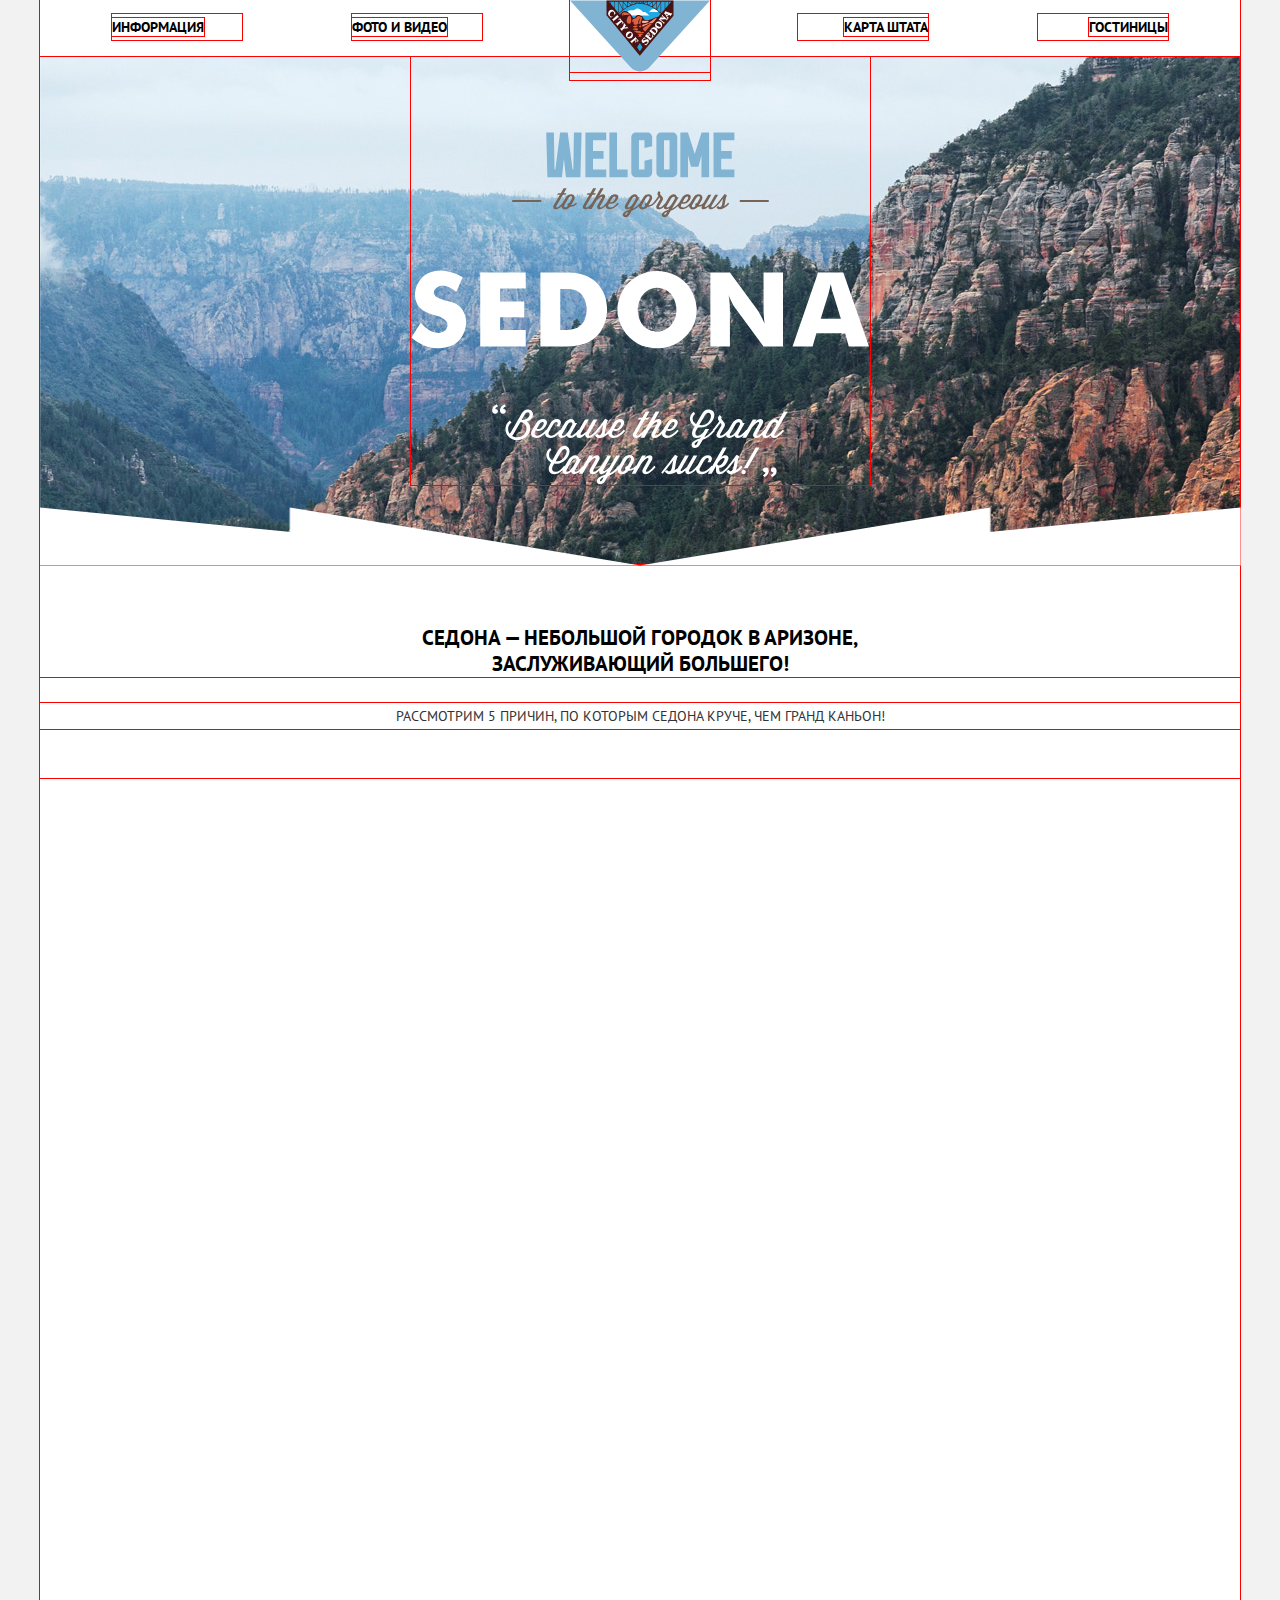
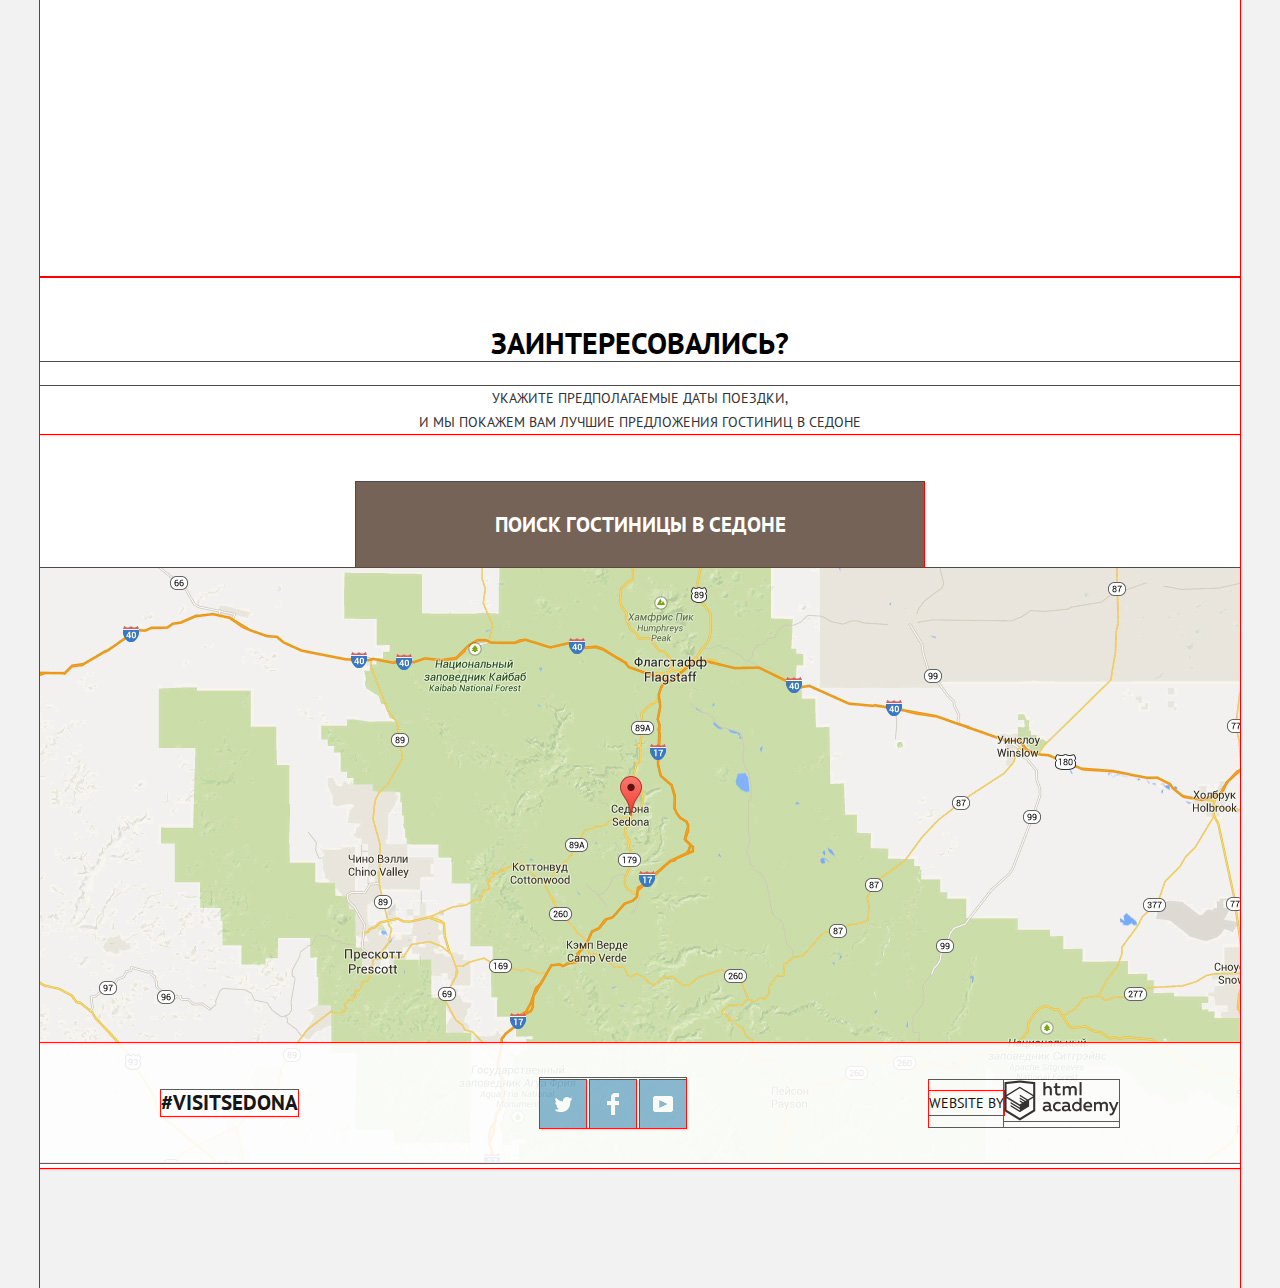
==== index.html @ c4cbf777 "Задание 16(v.2) Устранил замечания." ====
<!DOCTYPE html>
<html lang="ru">
  <head>
    <meta charset="utf-8">
    <title>HTML Academy: Седона</title>
    <link href="https://fonts.googleapis.com/css?family=PT+Sans:400,700&amp;subset=cyrillic" rel="stylesheet">
    <link rel="stylesheet" type="text/css" href="css/normalize.css">
    <link rel="stylesheet" type="text/css" href="css/style.css">
    <!-- <link href="css/outline.css" rel="stylesheet"> -->
  </head>
  <body>
   <div class="container">
    <header class="main-header">
      <nav class="main-navigation">
        <a class="main-header-logo">
          <img src="img/logo-city-sedona.svg" width="140" height="72" alt="Логотип города Седона">
        </a>
        <ul class="site-navigation">
          <li>
            <a class="link-style"  href="info.html">Информация</a>
          </li>
          <li>
            <a class="link-style" href="photo&video.html">Фото и видео</a>
          </li>
          <li>
            <a class="link-style" href="map.html">Карта штата</a>
          </li>
          <li>
            <a class="link-style" href="hotels.html">Гостиницы</a>
          </li>
        </ul>
      </nav>
    </header>

    <main>

      <h1 class="visually-hidden">Сайт курорта Седона</h1>

      <section class="greeting">
        <h2 class="visually-hidden">Добро пожаловать в Седону!</h2>        
        <img class="welcome" src="img/welcome.svg" width="459" height="353" alt="Welcome -to the gordeous- Sedona">    
      </section>

      <section class="features">
        <h2 class="visually-hidden">Преимущества Седоны</h2>
        <b>Седона — небольшой городок в Аризоне,<br> заслуживающий большего!</b>
        <p>Рассмотрим 5 причин, по которым Седона круче, чем Гранд Каньон!</p>

        <div class="features-items">
          <!-- Тут разметка будет добавлена в следующих заданиях -->    
        </div>     
      </section>

      <section class="search">
        <h2 class="visually-hidden">Карта и поиск жилья</h2>
        <b>Заинтересовались?</b>
        <p>Укажите предполагаемые даты поездки,<br> и мы покажем вам лучшие предложения гостиниц в Седоне</p>
        <button class="search-form-button" type="button">Поиск гостиницы в Седоне</button>

        <img src="img/map.jpg" width="1200" height="594" alt="Дорожная карта окрестностей Седоны">

        <!-- <div class="search-map" aria-label="Дорожная карта окрестностей Седоны">        
        </div>   -->
        
      </section>
      
    <section class="search-form-modal">
      <h2 class="visually-hidden">Форма поиска гостиницы</h2>
      <form class="searh-form" method="get" action="https://echo.htmlacademy.ru">
        <p>
          <label for="date-arrival"> Дата заезда</label>
          <input type="text" name="date-arrival" id="date-arrival" value="24 апреля 2017">
          <span class="icon-calendar"></span>
        </p>
        <p>
          <label for="date-departure" >Дата выезда</label>
          <input type="text" name="date-departure" id="date-departure" value="4 июля 2017">
          <span class="icon-calendar"></span>
        </p>
        <p>
          <label for="number-of-adults">Взрослые</label>          
          <button class="minus" type="button" name="minus-adults">Убавить количество взрослых</button>
          <input type="text" name="number-of-adults" id="number-of-adults" value="2">            
          <button class="pluse" type="button" name="pluse-adults">Добавить количество взрослых</button>    
            
          <label for="number-of-children">Дети</label>        
          <button class="minus" type="button" name="minus-children">Убавить количество детей</button>  
          <input type="text" name="number-of-children" id="number-of-children" value="0">
          <button class="pluse" type="button" name="pluse-children">Добавить количество детей</button>
        </p>
        <button type="submit" >Найти</button>
      </form>      
    </section>     
            
    </main>

    <footer class="main-footer relativ-footer">
      <a class="link-style" href="#">#visitsedona</a>
      
      <ul class="footer-social">
        <li>
          <a class="twitter" href="#">Твитер</a>
        </li>
        <li>
          <a class="facebook" href="#">Фейсбук</a>
        </li>
        <li>
          <a class="youtube" href="#">Ютуб</a>
        </li>
      </ul>    
      
      <p class="footer-copyright">
        <span>website by</span>
        <a href="https://htmlacademy.ru/intensive/htmlcss" target="blank">
          <img src="img/logo-academy.png" width="115" height="41" alt="Логотип HTML-Academy">
        </a>         
      </p>
    </footer>    
   </div>
  </body>
</html>
---- css/style.css ----
body {
	margin: 0;
	padding: 0;
	margin-left: auto;
	margin-right: auto;
	
	width: 1280px;

	font-family: 'PT Sans', Arial, sans-serif;
	font-size: 14px;
	line-height: 21px;	
	color: #333333;
	text-transform: uppercase;

	/*opacity:0.4;*/

	background-color: #f2f2f2;
}

* {
	outline: 1px solid rgba(255, 0 , 0, 1);
}

a {
	text-decoration: none;	
}

.visually-hidden {
  position: absolute;
  clip: rect(0 0 0 0);
  width: 1px;
  height: 1px;
  margin: -1px;
}

.main-navigation {	
	position: relative;
	color: black;
	font-weight: bold;
	line-height: 26px;	

	background-color: #ffffff;
}

.site-navigation,
.footer-social,
.site-navigation li {
	padding: 0;
	margin: 0;
	list-style: none;	
}

.link-style {
	color: black;
}


.site-navigation a:focus,
.main-footer a:focus,
.site-navigation a:hover,
.main-footer a:hover {
	color: #81b3d2;
}

.site-navigation a:active,
.main-footer a:active {
		color: rgba(0, 0, 0, 0.3);
}

.greeting {
	background-image: url("../img/photo-canyon.jpg");
	background-position: 0 -83px;
	background-repeat: no-repeat;
	background-size: 100%;
	text-align: center;
	
	background-color: #ddebf4;
}
.greeting:after {
	position: absolute;
	display: block;
	content: "";
	width: 1202px;
	height: 91px;
	background-image: url("../img/polygon-mask.png");
	background-position: -1px 16px;
	background-repeat: no-repeat;
	background-size: 100%;
	
}


.features{
	background-color: #ffffff;
	text-align: center;
}

.features b{
	font-size: 21px;
	line-height: 26px;
	color: black;
	margin-bottom: 26px;
}

.features b+p {
	line-height: 26px;
	margin: 0;
	margin-bottom: 50px;
}

.search {
	background-color: #ffffff;
	text-align: center;
}

.search b {
	display: block;
	padding-top: 48px;
	margin-bottom: 25px;
	font-size: 30px;
	line-height: 36px;
	color: black;	
}

.search b+p {
	padding: 0;
	margin: 0;
	margin-bottom:48px;
	line-height: 24px;
}


.search-form-button {
	width: 568px;
	height: 86px;
	padding: 0;
	font-size: 21px;
	font-weight: bold;
	line-height: 24px;
	color: #ffffff;
	text-transform: uppercase;
	border: none;

	background-color: #766357;
}


.search-form-button:focus,
.search-form-button:hover {
	background-color: #604e43;
}

.search-form-button:active {
	color: rgba(255, 255, 255, 0.3);
	background-color: #503e33;
}

.search-form-modal {
	display: none;
}

/*.search-map {
	background-image: url(../img/map.jpg);
	background-position: 0 0;
	background-repeat: no-repeat;
	background-size: 100%;
}*/

.main-footer {	
	min-height: 120px;
	background-color: #ffffff;
}

.main-footer a {
	font-size: 21px;
	line-height: 26px;
	font-weight: bold;
}

.footer-social li{
	display: inline-block;
}

.footer-social a {
	display: block;
	width: 46px;
	height: 48px;
	font-size: 0px;
	
	background-color: #81b3d2;	
}


.footer-social a:focus,
.footer-social a:hover {
	background-color: #669ec0;
}

.footer-social a:active {
	background-color: #5496bd;
}

a.twitter {
	background-image: url(../img/icon-tw.png);
	background-position: 50% 50%;
	background-repeat: no-repeat;
}

a.facebook {
	background-image: url(../img/icon-fb.png);
	background-position: 50% 50%;
	background-repeat: no-repeat;
}

a.youtube {
	background-image: url(../img/icon-yt.png);
	background-position: 50% 50%;
	background-repeat: no-repeat;
}

.footer-copyright span {	
	line-height: 24px;	
	color: black;
}

.footer-copyright p {
	padding: 0;
	margin: 0;
}

/*Далее идёт стилизация внутренней страницы*/

.main-navigation-current a {
	color: #766357;
}

.hotels-filter {	
	background-image: url(../img/filter-background.jpg);
	background-position: 0 -150px;
	background-repeat: no-repeat;
	background-size: 100%;
	color: #ffffff;

	background-color: #333333;
}

.hotels-filter ul,
.hotels-list ul {
	padding-left: 0;
	margin-top: 0;
	margin-bottom: 0;
	list-style: none;	
}

.filters fieldset {
	border: none;
}

.filters legend {
font-size: 16px;
font-weight: 700;
line-height: 21px;
}

.filters input,
.submit-button {
	text-align: center;
	color: #ffffff;
	border: 2px solid white;
	border-radius: 2px;

	background-color: rgba(0, 0, 0, 0);
}
.submit-button:hover {
	color: black;
	background-color: #ffffff;
}

.hotels-list {
	background-color: #ffffff;
}

.hotels-list h3 {
	font-size: 21px;
	font-weight: bold;
	line-height: 26px;
}

.btn {
	font-weight: bold;
	color: #ffffff;

	background-color: #333333;
}

.detail {
	background-color: #81b3d2;
}

.detail:focus,
.detail:hover {
	background-color: #669ec0;
}

.detail:active {
	background-color: #5496bd;
	color: rgba(255, 255, 255, 0.3);
}

.book {
	background-color: #766357;
}

.book:focus,
.book:hover {
	background-color: #604e43;
}

.book:active {
	background-color: #503e33;
	color: rgba(255, 255, 255, 0.3);
}

.hotel-page:focus,
.hotel-page:hover {
	color: #81b3d2;
}

.hotel-page:active {
	color: rgba(0, 0, 0, 0.3);
}

.ranking-block {
	display: inline;
	color: #666666;
	padding: 5px 13px 6px 16px;
	background-color: #f2f2f2;
}

/*Далее идут сеточные стили*/



.container {
	width: 1200px;
	margin-left: auto;
	margin-right: auto;
}

.site-navigation {
	display: flex;
	flex-direction: row;
	justify-content: space-between;
}

.site-navigation li {	
		width: 130px;
		margin-top: 14px;
		margin-bottom: 16px;
}

.site-navigation li:first-child {	
		margin-left: 72px; 
}

.site-navigation li:nth-child(2) {	
		margin-left: 110px;
		margin-right: auto;
}

.site-navigation li:nth-child(3) {	
		margin-right: 110px;
		margin-left: auto;
		text-align: right;
}

.site-navigation li:last-child {	
		margin-right: 72px;
		text-align: right;
}

.main-header-logo {
	position: absolute;
	left: 50%;
	margin-left: -70px;
}

.greeting {
	min-height: 509px;
}

.greeting img {
	padding-top: 76px;

}

.features b {
	display: block;
	padding-top: 60px;
}

.features-items {
	min-height: 1098px;
}


/*.search-map {
	min-height: 473px;
}*/

.main-footer {
	display: flex;
	min-height: 120px;
	justify-content: space-around;
	align-items: center;
}

.footer-copyright {
	display: flex;
	align-items: center;
}

/*Сеточные стили внутренней страницы*/

.hotels-filter {
	min-height: 217px;
}

.filters {	
	display: flex;
	justify-content: space-between;
}
.filters fieldset {
	padding: 0;
	margin-top: 25px;
	min-height: 170px;

}

.filters fieldset:nth-child(1){
	width: 250px;
}

.filters fieldset:nth-child(2) {
	width: 250px;
	margin-right: auto;
}
.filters fieldset:nth-child(3) {
	width: 330px;
}

.hotel-ranking {
	width: 150px;
	margin-top: 30px;	
}

.hotels-list {
	min-height: 540px;
}

.list-sort {
	min-height: 86px;
}

.hotels-list ul {
	display: flex;
	flex-direction: column;	
}

.hotels-list li {
	display: flex;
	justify-content: space-between;
	min-height: 150px;

}

.hotel-data {
	position: relative;
	outline: 2px solid blue;
	width: 550px;
}

.text-wrap {		
	width: 365px;
	min-height: 90px;
	padding-left: 170px;
	margin-top: 30px;
}

.left-group {
	display: inline-block;
	width: 115px;
	min-height: 65px;
	outline: 1px solid green;	
}

.right-group {
	display: inline-block;
	width: 150px;
	min-height: 65px;
	outline: 1px solid green;
}

.hotels-list h3,
.hotels-list p {
	padding: 0;
	margin: 0;
}

.hotel-data img {
	position: absolute;
	top: 30px;
}

.relativ-footer {
	position: relative;
	opacity: 0.9;
	bottom: 125px;

}

.container-second {
	outline: 2px solid orange;
	width: 1060px;
	margin-left: auto;
	margin-right: auto;
}

/*body {
 * Временно для сетки *
  background-image: url('../img/sedona-index-maket.jpg');
  background-size: 1280px auto;
  background-repeat: no-repeat;
} 
*/
---- css/outline.css ----
/*======================================
 Системное оформление - не изменять
=======================================*/

body {
  padding: 3px;
}

body > *,
body > * > *,
body > * > * > *,
body > * > * > * > *,
body > * > * > * > * > * {
  position: relative;
}

body > *::before,
body > * > *::before,
body > * > * > *::before,
body > * > * > * > *::before,
body > * > * > * > * > *::before {
  content: "";
  position: absolute;

  height: 24px;
  padding: 2px 5px;

  font-weight: bold;
  font-size: 16px;
  line-height: 24px;
  text-transform: lowercase;
  font-family: "Courier New", monotype;
  white-space: nowrap;
}

body > *::before {
  top: -3px;
  left: -3px;
}

body > * > *::before {
  top: -3px;
  left: -3px;
}

body > * > * > *::before {
  top: 0;
  left: 0;
}

body > * > * > * > *::before {
  top: 0;
  left: 0;
}

body > * > * > * > * > *::before {
  top: 0;
  left: 0;
}

body > * {
  background: rgba(0, 128, 0, 0.2);
  box-shadow: 0 0 0 3px green;
}

body > *::before {
  color: white;

  background: green;
}

body > * > * {
  background: rgba(255, 45, 82, 0.2);
  box-shadow: 0 0 0 3px rgb(255, 45, 82);
}

body > * > *::before {
  color: white;

  background: rgb(255, 45, 82);
}

body > * > * > * {
  background: rgba(234, 255, 45, 0.2);
  box-shadow: inset 0 0 0 2px rgb(234, 255, 45);
}

body > * > * > *::before {
  color: black;

  background: rgb(234, 255, 45);
}

body > * > * > * > * {
  background: rgba(0, 0, 255, 0.2);
  box-shadow: inset 0 0 0 2px blue;
}

body > * > * > * > *::before {
  color: white;

  background: blue;
}

body > * > * > * > * > * {
  background: rgba(128, 0, 128, 0.2);
  box-shadow: inset 0 0 0 2px purple;
}

body > * > * > * > * > *::before {
  color: white;

  background: purple;
}

.main-header::before {
  content: ".main-header";
  top: auto;
  bottom: 0;
}

.container::before {
  content: ".container";
}

main.container::before {
  content: ".container";
  top: -28px;
}

.main-header .container::before {
  top: auto;
  bottom: -28px;
}

.main-navigation::before {
  content: ".main-navigation";
  top: auto;
  left: auto;
  bottom: 0;
  right: 0;
}

.main-navigation-wrapper::before {
  content: ".main-navigation-wrapper";
}

.site-navigation::before {
  content: ".site-navigation";
}

.user-navigation::before {
  content: ".user-navigation";
}

.main-header-logo::before {
  content: ".main-header-logo";
}

.features::before {
  content: ".features";
}

.features-list::before {
  content: ".features-list";
}

.feature-item::before {
  content: ".feature-item";
  top: auto;
  bottom: 0;
}

.index-columns::before {
  content: ".index-columns";
}

.news::before {
  content: ".news";
}

.gallery::before {
  content: ".gallery";
}

.contacts::before {
  content: ".contacts";
}

.appointment::before {
  content: ".appointment";
}

.main-footer::before {
  content: ".main-footer";
}

.main-footer .container::before {
  top: -28px;
}

.footer-contacts::before {
  content: ".footer-contacts";
}

.footer-social::before {
  content: ".footer-social";
}

.footer-copyright::before {
  content: ".footer-copyright";
}

.breadcrumbs::before {
  content: ".breadcrumbs";
}

.page-title::before {
  content: ".page-title";
}

.catalog-columns::before {
  content: ".catalog-columns";
  top: -28px;
}

.filters::before {
  content: ".filters";
}

.catalog::before {
  content: '.catalog';
}

.catalog-list::before {
  content: ".catalog-list";
}

.catalog-item::before {
  content: ".catalog-item";
  top: auto;
  bottom: 0;
}

.pagination-list::before {
  content: ".pagination-list";
}

.product-photos::before {
  content: ".product-photos";
}

.product-info::before {
  content: ".product-info";
}
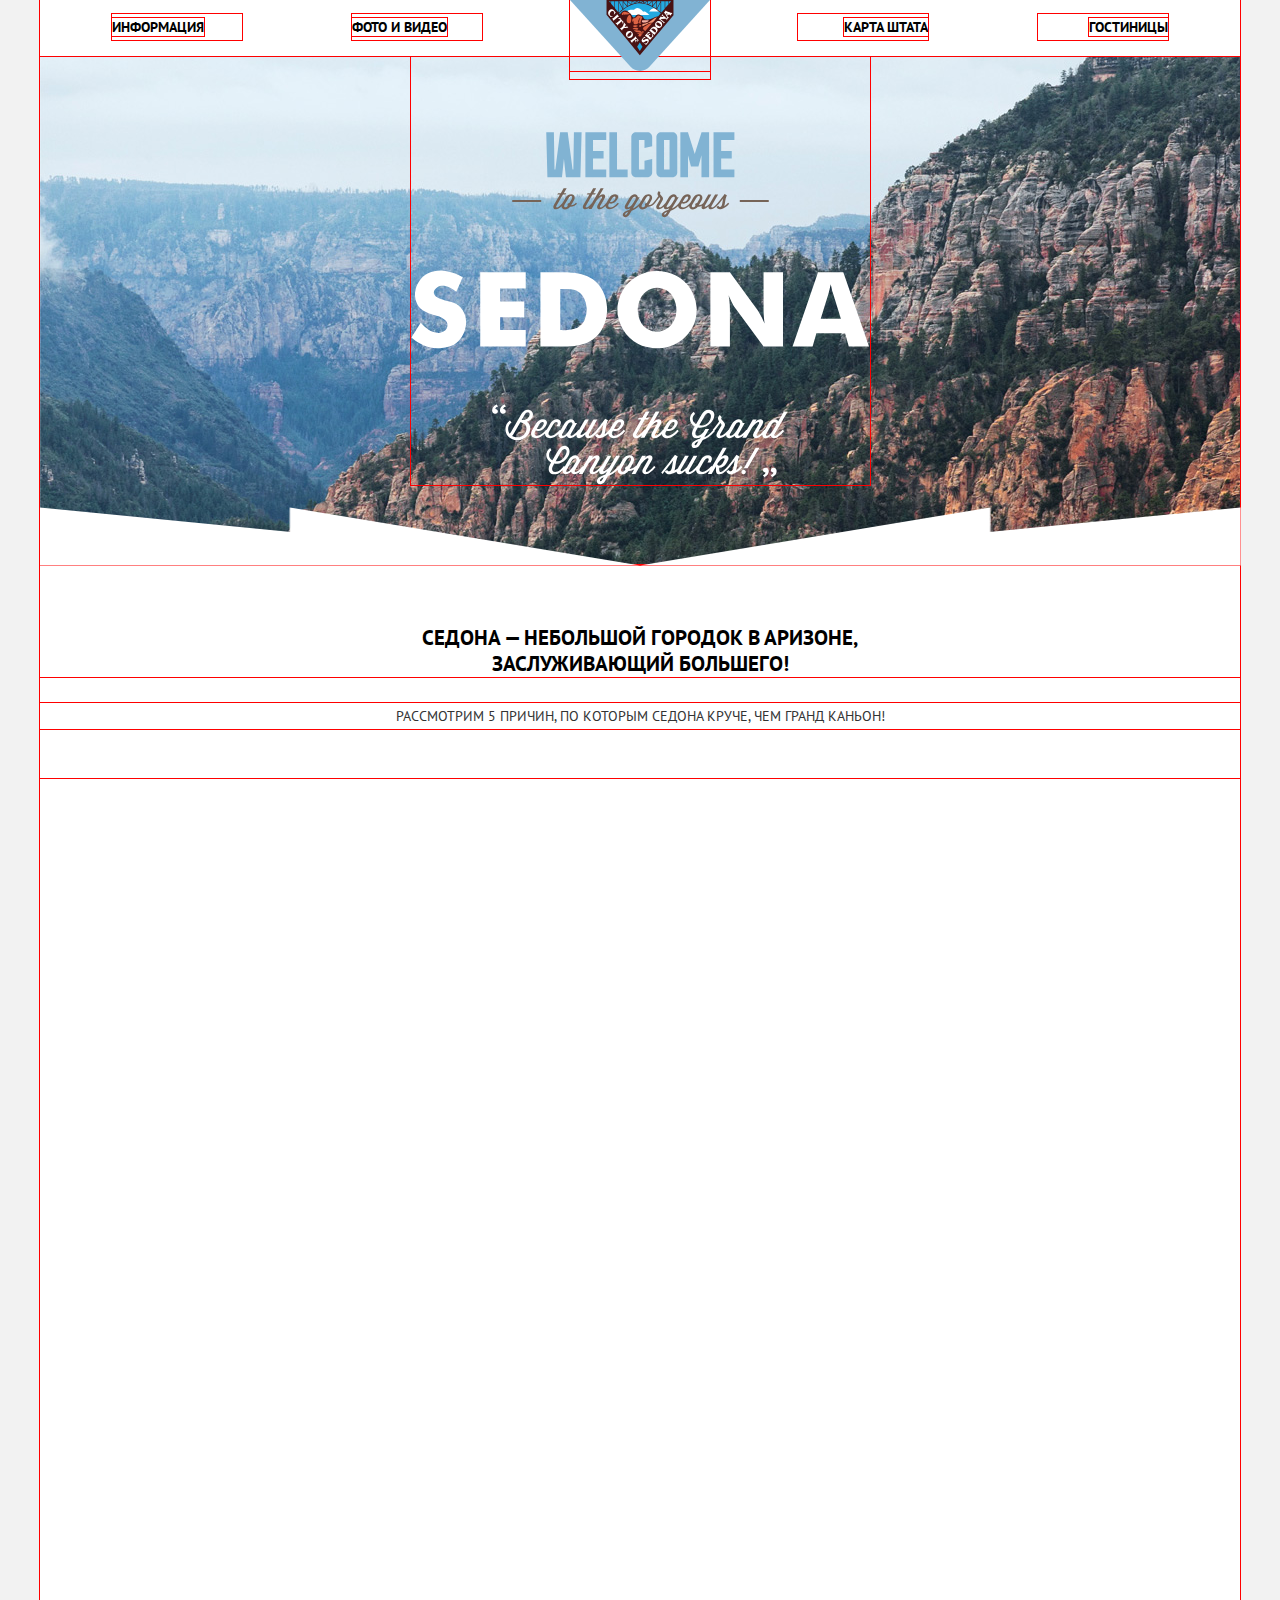
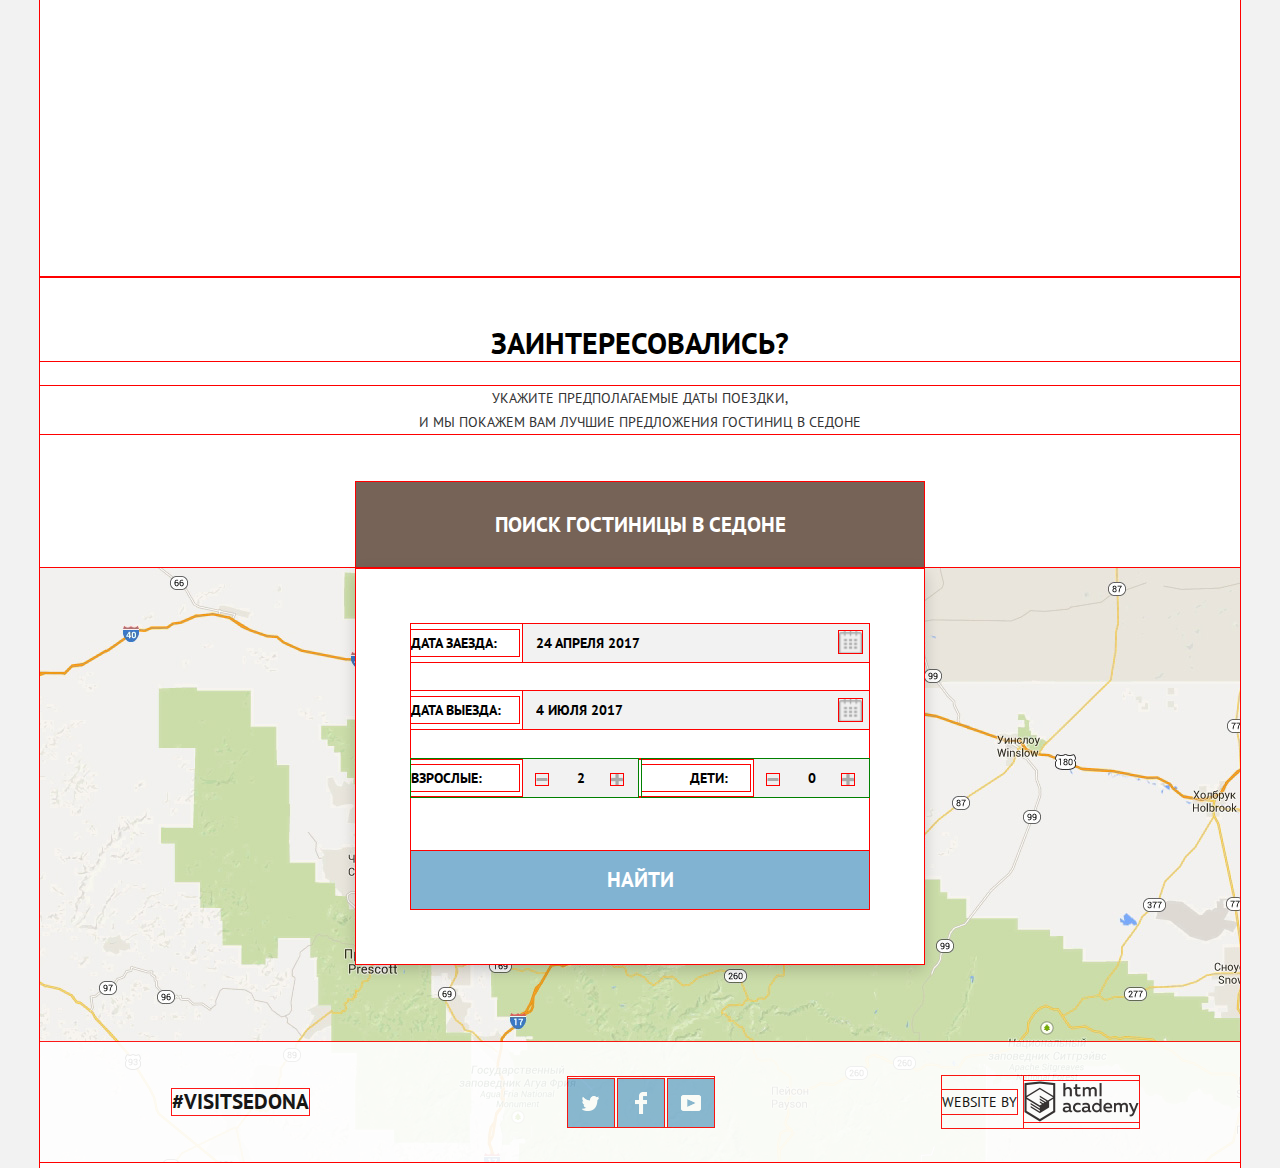
==== commit 3efd2f49: "Задание №19" ====
--- a/index.html
+++ b/index.html
@@ -57,45 +57,45 @@
         <p>Укажите предполагаемые даты поездки,<br> и мы покажем вам лучшие предложения гостиниц в Седоне</p>
         <button class="search-form-button" type="button">Поиск гостиницы в Седоне</button>
 
-        <img src="img/map.jpg" width="1200" height="594" alt="Дорожная карта окрестностей Седоны">
-
-        <!-- <div class="search-map" aria-label="Дорожная карта окрестностей Седоны">        
-        </div>   -->
-        
+        <img src="img/map.jpg" width="1200" height="594" alt="Дорожная карта окрестностей Седоны">                
       </section>
       
-    <section class="search-form-modal">
+     <section class="search-form-modal">
       <h2 class="visually-hidden">Форма поиска гостиницы</h2>
       <form class="searh-form" method="get" action="https://echo.htmlacademy.ru">
         <p>
-          <label for="date-arrival"> Дата заезда</label>
+          <label for="date-arrival"> Дата заезда:</label>
           <input type="text" name="date-arrival" id="date-arrival" value="24 апреля 2017">
-          <span class="icon-calendar"></span>
+          <button class="calendar-arrival" type="button" name="calendar-arrival">Выбор даты заезда</button>
         </p>
         <p>
-          <label for="date-departure" >Дата выезда</label>
+          <label for="date-departure" >Дата выезда:</label>
           <input type="text" name="date-departure" id="date-departure" value="4 июля 2017">
-          <span class="icon-calendar"></span>
+          <button class="calendar-departure" type="button" name="calendar-departure">Выбор даты выезда</button>
         </p>
         <p>
-          <label for="number-of-adults">Взрослые</label>          
-          <button class="minus" type="button" name="minus-adults">Убавить количество взрослых</button>
-          <input type="text" name="number-of-adults" id="number-of-adults" value="2">            
-          <button class="pluse" type="button" name="pluse-adults">Добавить количество взрослых</button>    
-            
-          <label for="number-of-children">Дети</label>        
-          <button class="minus" type="button" name="minus-children">Убавить количество детей</button>  
-          <input type="text" name="number-of-children" id="number-of-children" value="0">
-          <button class="pluse" type="button" name="pluse-children">Добавить количество детей</button>
+          <div class="input-relative">
+            <label for="number-of-adults">Взрослые:</label>
+            <button class="minus-adults" type="button" name="minus-adults">Убавить количество взрослых</button>
+            <input type="text" name="number-of-adults" id="number-of-adults" value="2">          
+            <button class="pluse-adults" type="button" name="pluse-adults">Добавить количество взрослых</button>  
+          </div> 
+          <div class="input-relative">  
+            <label for="number-of-children">Дети:</label>
+              
+            <button class="minus-children" type="button" name="minus-children">Убавить количество детей</button>  
+            <input type="text" name="number-of-children" id="number-of-children" value="0">
+            <button class="pluse-children" type="button" name="pluse-children">Добавить количество детей</button>
+          </div>
         </p>
-        <button type="submit" >Найти</button>
+        <button class="find" type="submit" >Найти</button>
       </form>      
-    </section>     
+     </section>     
             
     </main>
 
     <footer class="main-footer relativ-footer">
-      <a class="link-style" href="#">#visitsedona</a>
+      <a class="link-style visitsedona" href="#">#visitsedona</a>
       
       <ul class="footer-social">
         <li>
@@ -107,7 +107,7 @@
         <li>
           <a class="youtube" href="#">Ютуб</a>
         </li>
-      </ul>    
+      </ul>
       
       <p class="footer-copyright">
         <span>website by</span>
@@ -115,7 +115,7 @@
           <img src="img/logo-academy.png" width="115" height="41" alt="Логотип HTML-Academy">
         </a>         
       </p>
-    </footer>    
+    </footer>   
    </div>
   </body>
 </html>
--- a/css/style.css
+++ b/css/style.css
@@ -1,4 +1,5 @@
 body {
+	position: relative;
 	margin: 0;
 	padding: 0;
 	margin-left: auto;
@@ -25,12 +26,27 @@
 	text-decoration: none;	
 }
 
-.visually-hidden {
+img {
+  max-width: 100%;
+  height: auto;
+}
+
+.visually-hidden:not(:focus):not(:active),
+input[type="checkbox"].visually-hidden,
+input[type="radio"].visually-hidden {
   position: absolute;
-  clip: rect(0 0 0 0);
+
   width: 1px;
   height: 1px;
   margin: -1px;
+  border: 0;
+  padding: 0;
+
+  white-space: nowrap;
+
+  clip-path: inset(100%);
+  clip: rect(0 0 0 0);
+  overflow: hidden;
 }
 
 .main-navigation {	
@@ -108,7 +124,7 @@
 	margin-bottom: 50px;
 }
 
-.search {
+.search {	
 	background-color: #ffffff;
 	text-align: center;
 }
@@ -155,16 +171,217 @@
 	background-color: #503e33;
 }
 
-.search-form-modal {
-	display: none;
-}
-
-/*.search-map {
-	background-image: url(../img/map.jpg);
-	background-position: 0 0;
+.search-form-modal {	
+	position: absolute;	
+	top: 2169px;	
+	left: 50%;	
+	margin-left: -284px;
+	width: 568px;
+	min-height: 395px;
+	padding: 55px;
+	box-sizing: border-box;
+
+	color: #000000;
+	font-weight: 700;
+	line-height: 26px;	
+
+	background-color: #ffffff;
+	box-shadow: 0 5px 15px rgba(0, 1, 1, 0.2);
+}
+
+.searh-form input {
+	padding: 0;
+	border:none;
+	font-family: 'PT Sans', Arial, sans-serif;
+	font-size: 14px;
+	color: #000000;
+	font-weight: 700;
+	line-height: 26px;
+	text-transform: uppercase;
+
+	background-color: #f2f2f2;
+}
+
+.searh-form input:focus {
+	border: 2px solid #e5e5e5;
+	box-sizing: border-box;
+	background-color: #ffffff;
+}
+
+.searh-form input:hover {
+	background-color: #ebebeb;
+}
+
+.input-relative {
+	display: inline-block;
+	position: relative;
+	outline: 1px solid green;
+	width: 227px;
+	height: 38px;
+}
+.input-relative button {
+	width: 115px;
+	position: absolute;
+}
+
+
+.searh-form p:nth-child(1) {
+	margin-bottom: 29px;
+}
+
+.searh-form p:nth-child(2) {
+	margin-bottom: 30px;
+}
+.searh-form input {
+	display: inline-block;
+}
+
+label[for="date-arrival"] {
+	display: inline-block;
+	width: 108px;	
+}
+
+label[for="date-departure"] {
+	display: inline-block;
+	width: 108px;
+}
+
+
+
+label[for="number-of-adults"] {
+	display: inline-block;
+	width: 108px;
+}
+label[for="number-of-children"] {
+	display: inline-block;
+	width: 108px;
+	text-align: center;
+	padding-left: 25px;
+
+	box-sizing: border-box;
+}
+
+
+
+input[name="date-arrival"],
+input[name="date-departure"] {
+	width: 346px;
+	height: 38px;
+	padding-left: 13px;
+
+	box-sizing: border-box;
+}
+
+input[name="number-of-adults"],
+input[name="number-of-children"] {
+	width: 115px;
+	height: 38px;
+	text-align: center;
+}
+
+.searh-form button {
+	font-size: 0;
+}
+
+.searh-form button[type="button"] {
+	display: block;
+	position: absolute;
+	border: none;
+
+	width: 12px;
+	height: 11px;
+}
+
+button[type="button"].calendar-arrival {
+	width: 23px;
+	height: 22px;
+	right: 62px;
+	top: 62px;
+
+	background-image: url(../img/icon-calendar.png);
+	background-position: 50% 50%;
 	background-repeat: no-repeat;
 	background-size: 100%;
-}*/
+}
+
+button[type="button"].calendar-departure {
+	width: 23px;
+	height: 22px;
+	right: 62px;
+	top: 130px;
+
+	background-image: url(../img/icon-calendar.png);
+	background-position: 50% 50%;
+	background-repeat: no-repeat;
+	background-size: 100%;
+}
+
+.minus-adults {
+	top: 15px;
+	left: 125px;
+	background-image: url(../img/icon-minus.png);
+	background-position: 50% 50%;
+	background-repeat: no-repeat;
+	background-size: 100%;
+
+}
+
+.pluse-adults {
+	top: 15px;
+	left: 200px;
+	background-image: url(../img/icon-pluse.png);
+	background-position: 50% 50%;
+	background-repeat: no-repeat;
+	background-size: 100%;
+}
+
+.minus-children {
+	top: 15px;
+	left: 125px;
+	background-image: url(../img/icon-minus.png);
+	background-position: 50% 50%;
+	background-repeat: no-repeat;
+	background-size: 100%;
+}
+
+.pluse-children {
+	top: 15px;
+	left: 200px;
+	background-image: url(../img/icon-pluse.png);
+	background-position: 50% 50%;
+	background-repeat: no-repeat;
+	background-size: 100%;
+}
+
+.searh-form button[type="submit"] {
+	margin-top: 54px;	
+	width: 458px;
+	height: 58px;
+	font-family: 'PT Sans', Arial, sans-serif;
+	font-size: 21px;
+	color: #ffffff;
+	font-weight: 700;
+	line-height: 26px;
+	text-transform: uppercase;
+	border: none;
+
+	background-color: #81b3d2;
+}
+
+.searh-form button[type="submit"]:focus,
+.searh-form button[type="submit"]:hover {
+	background-color: #669ec0;
+}
+
+.searh-form button[type="submit"]:active {
+	color: rgba(255, 255, 255, 0.3);
+	background-color: #5496bd;
+}
+
+.search-form-modal p {
+	margin: 0;
+	padding: 0;
+}
 
 .main-footer {	
 	min-height: 120px;
@@ -197,7 +414,7 @@
 }
 
 .footer-social a:active {
-	background-color: #5496bd;
+	background-color: #5496bd;	
 }
 
 a.twitter {
@@ -218,15 +435,42 @@
 	background-repeat: no-repeat;
 }
 
-.footer-copyright span {	
+.footer-copyright span {
 	line-height: 24px;	
 	color: black;
+}
+
+.footer-copyright a {	
+	position: relative;
+	padding-top: 5px;	
 }
 
 .footer-copyright p {
 	padding: 0;
 	margin: 0;
 }
+
+.footer-copyright a:hover:after {
+	content: "";
+	display: block;
+	width: 115px;
+	height: 41px;
+	position: absolute;
+	top: 5px;
+
+	background-image: url(../img/logo-academy-blue.png);
+	background-position: 50% 50%;
+	background-repeat: no-repeat;
+
+	background-color: #ffffff;	
+}
+
+.footer-copyright a:active:after {
+	background-image: url(../img/logo-academy-grey.png);
+	background-position: 50% 50%;
+	background-repeat: no-repeat;
+}
+
 
 /*Далее идёт стилизация внутренней страницы*/
 
@@ -287,13 +531,22 @@
 }
 
 .btn {
+	position: absolute;
+	bottom: 0;
 	font-weight: bold;
 	color: #ffffff;
+	padding-top: 3px;
+	box-sizing: border-box;
 
 	background-color: #333333;
 }
 
 .detail {
+	display: block;
+	width: 110px;
+	height: 25px;
+	text-align: center;
+
 	background-color: #81b3d2;
 }
 
@@ -308,6 +561,11 @@
 }
 
 .book {
+	display: block;
+	width: 142px;
+	height: 25px;
+	text-align: center;	
+
 	background-color: #766357;
 }
 
@@ -331,10 +589,48 @@
 }
 
 .ranking-block {
-	display: inline;
+	position: absolute;
+	top: 65px;
+	right: 0;	
+	width: 110px;
+	height: 27px;
 	color: #666666;
-	padding: 5px 13px 6px 16px;
+	text-align: center;
+
+	/*Почему не работает?
+	padding-top: 5px;
+	box-sizing: border-box;*/
+
 	background-color: #f2f2f2;
+}
+
+.hotel-stars-img{
+display: inline-block;
+float: right;
+margin-right: 2px;
+width: 18px;
+height: 17px;
+background-image: url("../img/star.svg");
+background-position: 50% 50%;
+background-repeat: no-repeat;
+background-size: 100%;
+}
+
+.hotel-stars span:nth-child(3) {
+	margin-right: 5px;
+}
+
+.hotel-stars span:nth-child(4) {
+	margin-right: 7px;
+}
+
+.hotel-stars span:nth-child(5) {
+	margin-right: 6px;
+}
+
+
+.hotel-stars .hotel-stars-text{
+font-size: 0;
 }
 
 /*Далее идут сеточные стили*/
@@ -351,6 +647,7 @@
 	display: flex;
 	flex-direction: row;
 	justify-content: space-between;
+	flex-wrap: wrap; 
 }
 
 .site-navigation li {	
@@ -403,21 +700,34 @@
 	min-height: 1098px;
 }
 
-
-/*.search-map {
-	min-height: 473px;
-}*/
-
 .main-footer {
 	display: flex;
 	min-height: 120px;
-	justify-content: space-around;
+	justify-content: space-between;
 	align-items: center;
+}
+
+.visitsedona {
+	margin-left: 132px;
+}
+
+.footer-social {
+	margin-left: 30px;
 }
 
 .footer-copyright {
 	display: flex;
+	width: 197px;
+	margin-right: 101px;
+	justify-content: space-between;
 	align-items: center;
+}
+
+.relativ-footer {
+	position: absolute;
+	bottom: 6px;
+	opacity: 0.9;
+	width: 1200px;
 }
 
 /*Сеточные стили внутренней страницы*/
@@ -450,6 +760,7 @@
 }
 
 .hotel-ranking {
+	position: relative;
 	width: 150px;
 	margin-top: 30px;	
 }
@@ -464,14 +775,14 @@
 
 .hotels-list ul {
 	display: flex;
-	flex-direction: column;	
+	flex-direction: column;
 }
 
 .hotels-list li {
 	display: flex;
 	justify-content: space-between;
 	min-height: 150px;
-
+	border-bottom: 1px solid grey;
 }
 
 .hotel-data {
@@ -482,22 +793,24 @@
 
 .text-wrap {		
 	width: 365px;
-	min-height: 90px;
-	padding-left: 170px;
-	margin-top: 30px;
+	min-height: 110px;
+	padding-left: 167px;
+	margin-top: 25px;
 }
 
 .left-group {
+	position: relative;
 	display: inline-block;
-	width: 115px;
-	min-height: 65px;
+	width: 112px;
+	min-height: 60px;
 	outline: 1px solid green;	
 }
 
 .right-group {
+	position: relative;
 	display: inline-block;
 	width: 150px;
-	min-height: 65px;
+	min-height: 60px;
 	outline: 1px solid green;
 }
 
@@ -507,16 +820,14 @@
 	margin: 0;
 }
 
+.hotels-list h3 {
+	margin-bottom: 8px;
+}
+
 .hotel-data img {
 	position: absolute;
-	top: 30px;
-}
-
-.relativ-footer {
-	position: relative;
-	opacity: 0.9;
-	bottom: 125px;
-
+	top: 31px;
+	left: 2px;
 }
 
 .container-second {
@@ -526,10 +837,3 @@
 	margin-right: auto;
 }
 
-/*body {
- * Временно для сетки *
-  background-image: url('../img/sedona-index-maket.jpg');
-  background-size: 1280px auto;
-  background-repeat: no-repeat;
-} 
-*/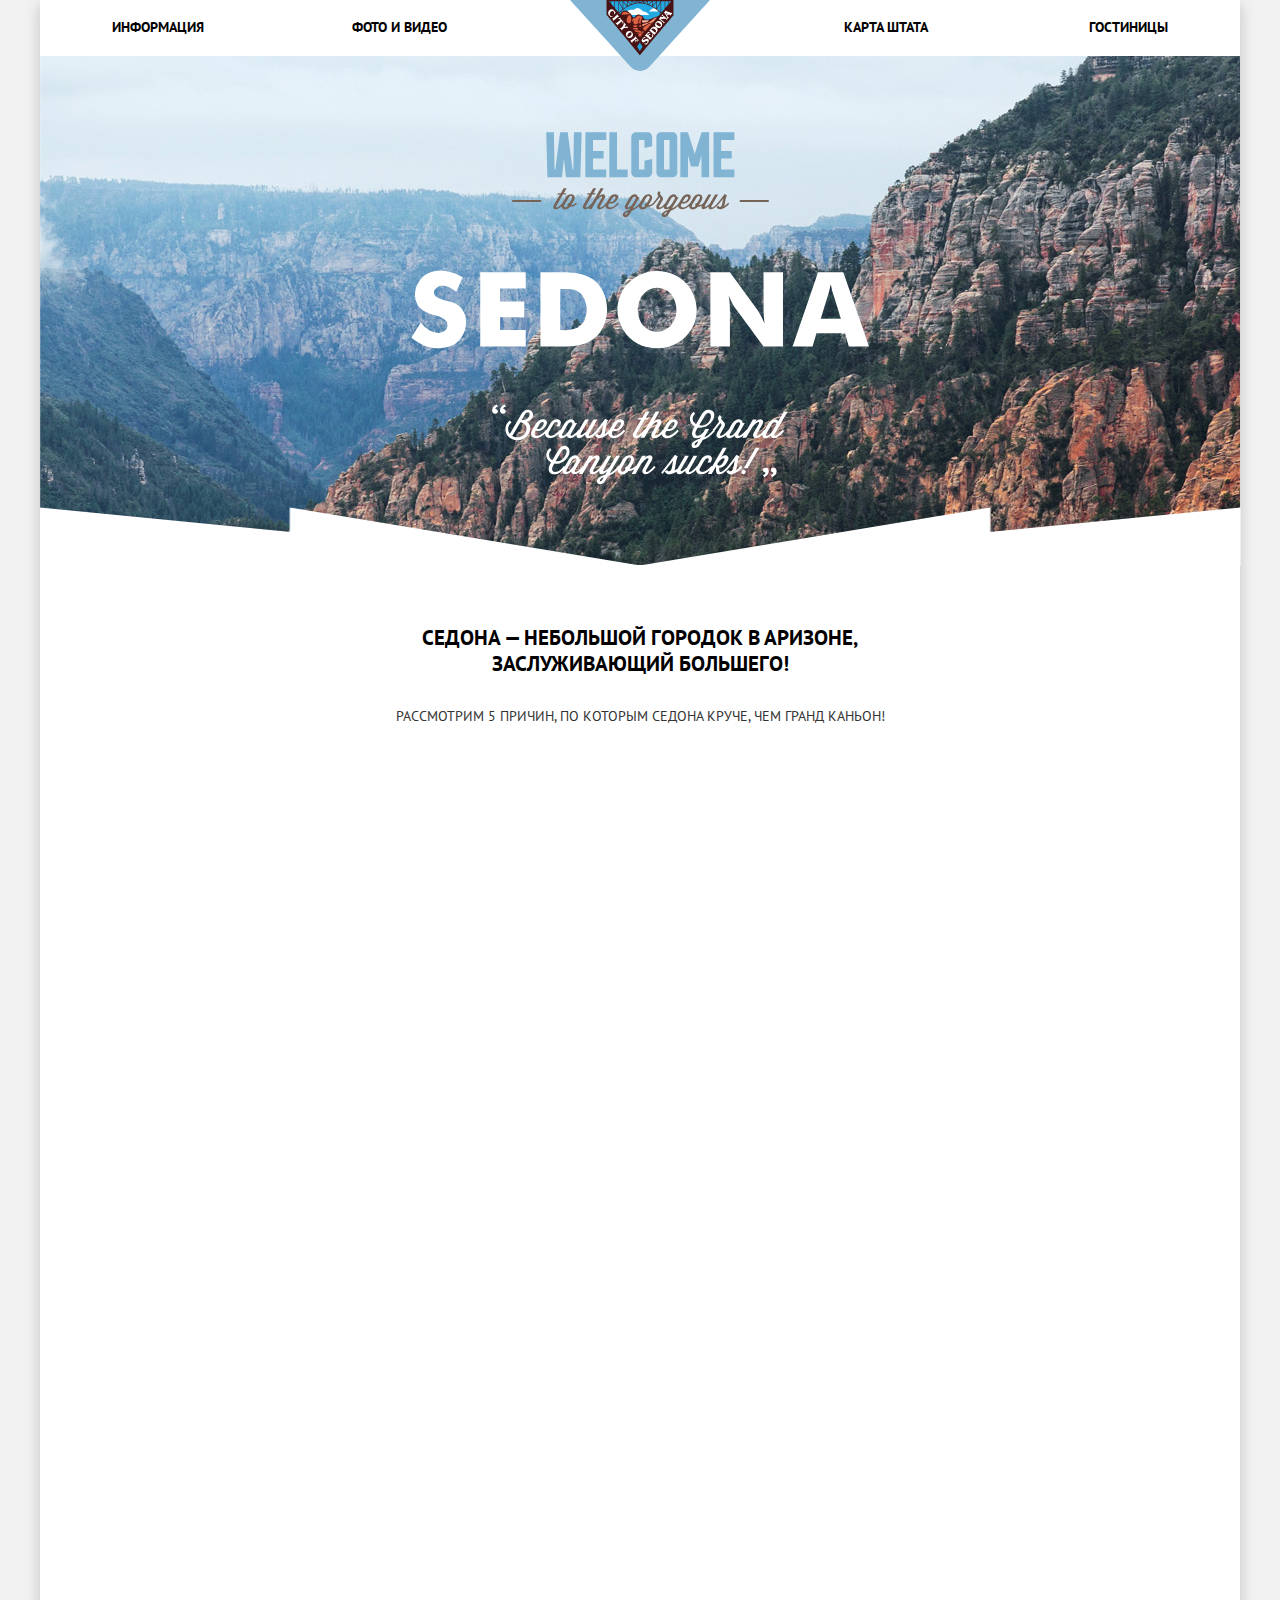
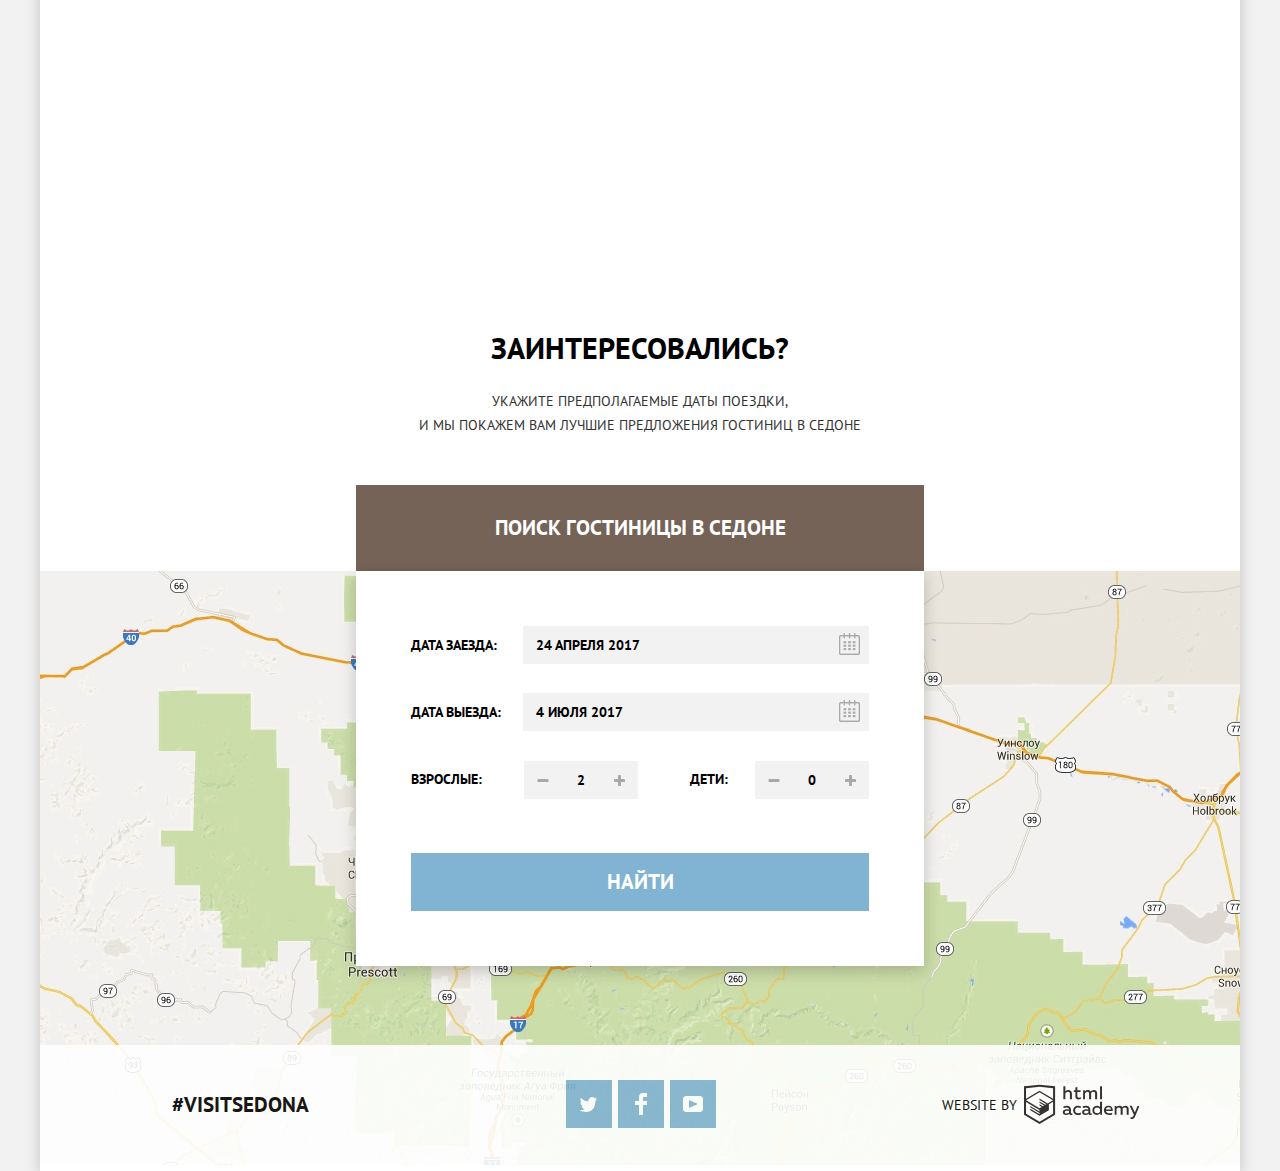
==== commit c4f853da: "Задание #19(v.2)" ====
--- a/index.html
+++ b/index.html
@@ -33,7 +33,6 @@
     </header>
 
     <main>
-
       <h1 class="visually-hidden">Сайт курорта Седона</h1>
 
       <section class="greeting">
@@ -49,7 +48,7 @@
         <div class="features-items">
           <!-- Тут разметка будет добавлена в следующих заданиях -->    
         </div>     
-      </section>
+      </section>     
 
       <section class="search">
         <h2 class="visually-hidden">Карта и поиск жилья</h2>
@@ -57,41 +56,40 @@
         <p>Укажите предполагаемые даты поездки,<br> и мы покажем вам лучшие предложения гостиниц в Седоне</p>
         <button class="search-form-button" type="button">Поиск гостиницы в Седоне</button>
 
-        <img src="img/map.jpg" width="1200" height="594" alt="Дорожная карта окрестностей Седоны">                
-      </section>
-      
-     <section class="search-form-modal">
-      <h2 class="visually-hidden">Форма поиска гостиницы</h2>
-      <form class="searh-form" method="get" action="https://echo.htmlacademy.ru">
-        <p>
-          <label for="date-arrival"> Дата заезда:</label>
-          <input type="text" name="date-arrival" id="date-arrival" value="24 апреля 2017">
-          <button class="calendar-arrival" type="button" name="calendar-arrival">Выбор даты заезда</button>
-        </p>
-        <p>
-          <label for="date-departure" >Дата выезда:</label>
-          <input type="text" name="date-departure" id="date-departure" value="4 июля 2017">
-          <button class="calendar-departure" type="button" name="calendar-departure">Выбор даты выезда</button>
-        </p>
-        <p>
-          <div class="input-relative">
-            <label for="number-of-adults">Взрослые:</label>
+        <img src="img/map.jpg" width="1200" height="594" alt="Дорожная карта окрестностей Седоны">
+
+        <section class="search-form-modal">
+          <h2 class="visually-hidden">Форма поиска гостиницы</h2>
+          <form class="searh-form" method="get" action="https://echo.htmlacademy.ru">
+          <p>
+            <label for="date-arrival"> Дата заезда:</label>
+            <input type="text" name="date-arrival" id="date-arrival" value="24 апреля 2017">
+            <button class="calendar-arrival" type="button" name="calendar-arrival">Выбор даты заезда</button>
+          </p>
+          <p>
+            <label for="date-departure" >Дата выезда:</label>
+            <input type="text" name="date-departure" id="date-departure" value="4 июля 2017">
+            <button class="calendar-departure" type="button" name="calendar-departure">Выбор даты выезда</button>
+          </p>
+          
+          <p class="number-person">
+            <label for="number-of-adults">Взрослые:</label>         
+
             <button class="minus-adults" type="button" name="minus-adults">Убавить количество взрослых</button>
             <input type="text" name="number-of-adults" id="number-of-adults" value="2">          
             <button class="pluse-adults" type="button" name="pluse-adults">Добавить количество взрослых</button>  
-          </div> 
-          <div class="input-relative">  
+           
             <label for="number-of-children">Дети:</label>
               
             <button class="minus-children" type="button" name="minus-children">Убавить количество детей</button>  
             <input type="text" name="number-of-children" id="number-of-children" value="0">
             <button class="pluse-children" type="button" name="pluse-children">Добавить количество детей</button>
-          </div>
-        </p>
-        <button class="find" type="submit" >Найти</button>
-      </form>      
-     </section>     
-            
+          </p> 
+          
+          <button class="find" type="submit" >Найти</button>
+          </form>      
+        </section>               
+      </section>
     </main>
 
     <footer class="main-footer relativ-footer">
@@ -111,8 +109,10 @@
       
       <p class="footer-copyright">
         <span>website by</span>
-        <a href="https://htmlacademy.ru/intensive/htmlcss" target="blank">
-          <img src="img/logo-academy.png" width="115" height="41" alt="Логотип HTML-Academy">
+        <a class="HTML-Academy-link" href="https://htmlacademy.ru/intensive/htmlcss" target="blank">
+          <svg xmlns="http://www.w3.org/2000/svg" width="115" height="41" aria-label="Логотип HTML-Academy" data-name="Layer 1" viewBox="0 0 113 39">
+            <path fill="#231f20" d="M46.84 28.22a2.07 2.07 0 0 0 .58-.11v1.4a3.41 3.41 0 0 1-1.24.22 1.75 1.75 0 0 1-1.75-1 5.08 5.08 0 0 1-3.3 1.13c-1.59 0-3.06-.87-3.06-2.68 0-2.24 2.08-2.93 3.9-2.93a11.63 11.63 0 0 1 2.28.26v-.31c0-1.09-.8-1.86-2.3-1.86a7.79 7.79 0 0 0-3.15.67v-1.79a10.72 10.72 0 0 1 3.35-.58c2.48 0 4 1.18 4 3.83v3.14a.57.57 0 0 0 .69.61zm-6.76-1.19a1.42 1.42 0 0 0 1.64 1.29 3.56 3.56 0 0 0 2.53-1v-1.51a10.21 10.21 0 0 0-1.9-.22c-1.1.01-2.27.35-2.27 1.45zM53.06 20.62a5.29 5.29 0 0 1 2.7.67v1.79a4.28 4.28 0 0 0-2.42-.73 2.89 2.89 0 1 0 0 5.76 5.26 5.26 0 0 0 2.55-.67v1.8a6.58 6.58 0 0 1-2.9.6 4.42 4.42 0 0 1-4.72-4.54 4.54 4.54 0 0 1 4.79-4.68zM65.84 28.22a2.07 2.07 0 0 0 .58-.11v1.4a3.41 3.41 0 0 1-1.24.22 1.75 1.75 0 0 1-1.75-1 5.08 5.08 0 0 1-3.3 1.13c-1.59 0-3.06-.87-3.06-2.68 0-2.24 2.08-2.93 3.9-2.93a11.63 11.63 0 0 1 2.28.26v-.31c0-1.09-.8-1.86-2.3-1.86a7.79 7.79 0 0 0-3.15.67v-1.79a10.72 10.72 0 0 1 3.35-.58c2.48 0 4 1.18 4 3.83v3.14a.57.57 0 0 0 .69.61zm-6.76-1.19a1.42 1.42 0 0 0 1.64 1.29 3.56 3.56 0 0 0 2.53-1v-1.51a10.21 10.21 0 0 0-1.9-.22c-1.11.01-2.27.35-2.27 1.45zM76.67 16.85v12.76h-1.76v-1.39a4.07 4.07 0 0 1-3.35 1.62 4.62 4.62 0 0 1 0-9.22 4 4 0 0 1 3.15 1.37v-5.14h2zm-4.76 5.48a2.9 2.9 0 0 0 0 5.8 3 3 0 0 0 2.79-1.84v-2.13a3.06 3.06 0 0 0-2.79-1.83zM82.99 20.62c3.48 0 4.68 2.81 4.12 5.34h-6.58c.22 1.57 1.75 2.22 3.35 2.22a6.41 6.41 0 0 0 2.77-.62v1.68a7.5 7.5 0 0 1-3.14.6c-2.68 0-5-1.53-5-4.61a4.39 4.39 0 0 1 4.48-4.61zm.09 1.62a2.39 2.39 0 0 0-2.57 2.26h4.85a2.06 2.06 0 0 0-2.28-2.26zM89.1 29.61v-8.75h1.73v1.09a4 4 0 0 1 2.92-1.33 3 3 0 0 1 2.73 1.4 4.33 4.33 0 0 1 3.06-1.4 3.21 3.21 0 0 1 3.32 3.52v5.47h-2V24.2a1.67 1.67 0 0 0-1.73-1.84 2.94 2.94 0 0 0-2.17 1.18V29.61h-2V24.2a1.67 1.67 0 0 0-1.73-1.84 3.11 3.11 0 0 0-2.32 1.35v5.91h-2zM111.47 20.86h2l-4.1 9.93c-.95 2.28-2.19 3-3.52 3a5 5 0 0 1-1.15-.15v-1.66a3 3 0 0 0 .89.13c.95 0 1.66-.67 2.17-2l.18-.44-4.16-8.82h2.13l3 6.6zM40.66 1.53v5a4 4 0 0 1 2.83-1.2A3.41 3.41 0 0 1 47.1 8.9v5.41h-2V9.15a1.9 1.9 0 0 0-2-2.1 3.08 3.08 0 0 0-2.44 1.46v5.8h-2V1.53h2zM52.43 2.42v3.12h3.17v1.71h-3.17v4c0 1.15.53 1.53 1.66 1.53a4.71 4.71 0 0 0 1.77-.35v1.68a7.14 7.14 0 0 1-2.35.38 2.68 2.68 0 0 1-3-2.88V7.23h-1.6V5.52h1.57V2.88zM58.1 14.29V5.54h1.73v1.09a4 4 0 0 1 2.92-1.33 3 3 0 0 1 2.73 1.4 4.33 4.33 0 0 1 3.06-1.4 3.21 3.21 0 0 1 3.32 3.52v5.47h-2V8.88a1.67 1.67 0 0 0-1.73-1.84 2.94 2.94 0 0 0-2.17 1.18V14.29h-2V8.88a1.67 1.67 0 0 0-1.73-1.84 3.11 3.11 0 0 0-2.32 1.35v5.91h-2zM74.72 1.52h1.95v12.76h-1.95zM15.44.02h-.16L0 1.62v28l15.28 9.09 15.28-9.09v-28zm13.12 28.45l-13.28 7.9L2 28.47V16.99l13.22 7.87v1.43l-9.07-5.4v1.38l9.11 5.47v1.46l-9.1-5.42v1.38l9.11 5.47 9.19-5.5V19.22l4.1-2.45v11.67zm0-13.16l-3.65 2.14-1.68 1-8-4.76v1.38l6.84 4.07h-.06l-.15.09-1 .57-5.64-3.36v1.38l4.45 2.65-1.05.7-3.36-2v1.38l2.21 1.3-2.25 1.35-13.16-7.82 13.17-7.92zm0-1.39L15.21 6.05l-13.2 7.86V3.41l13.28-1.39 13.28 1.39v10.51z"/>
+          </svg>
         </a>         
       </p>
     </footer>   
--- a/css/style.css
+++ b/css/style.css
@@ -18,12 +18,12 @@
 	background-color: #f2f2f2;
 }
 
-* {
+/** {
 	outline: 1px solid rgba(255, 0 , 0, 1);
-}
+}*/
 
 a {
-	text-decoration: none;	
+	text-decoration: none;
 }
 
 img {
@@ -124,15 +124,16 @@
 	margin-bottom: 50px;
 }
 
-.search {	
+.search {
+	position: relative;
 	background-color: #ffffff;
 	text-align: center;
 }
 
 .search b {
 	display: block;
-	padding-top: 48px;
-	margin-bottom: 25px;
+	padding-top: 53px;
+	margin-bottom: 23px;
 	font-size: 30px;
 	line-height: 36px;
 	color: black;	
@@ -173,7 +174,7 @@
 
 .search-form-modal {	
 	position: absolute;	
-	top: 2169px;	
+	bottom: 205px;	
 	left: 50%;	
 	margin-left: -284px;
 	width: 568px;
@@ -212,19 +213,6 @@
 	background-color: #ebebeb;
 }
 
-.input-relative {
-	display: inline-block;
-	position: relative;
-	outline: 1px solid green;
-	width: 227px;
-	height: 38px;
-}
-.input-relative button {
-	width: 115px;
-	position: absolute;
-}
-
-
 .searh-form p:nth-child(1) {
 	margin-bottom: 29px;
 }
@@ -232,8 +220,9 @@
 .searh-form p:nth-child(2) {
 	margin-bottom: 30px;
 }
-.searh-form input {
-	display: inline-block;
+
+.searh-form label {
+	text-align: left;
 }
 
 label[for="date-arrival"] {
@@ -246,35 +235,35 @@
 	width: 108px;
 }
 
-
+.number-person {
+	display: flex;
+}
 
 label[for="number-of-adults"] {
-	display: inline-block;
-	width: 108px;
+	width: 113px;
+	padding-top: 5px;
+	box-sizing: border-box;
 }
 label[for="number-of-children"] {
-	display: inline-block;
-	width: 108px;
+	width: 113px;
 	text-align: center;
-	padding-left: 25px;
-
+	margin-left: auto;
+	padding-top: 5px;
+	padding-left: 20px;
 	box-sizing: border-box;
 }
-
-
 
 input[name="date-arrival"],
 input[name="date-departure"] {
 	width: 346px;
 	height: 38px;
 	padding-left: 13px;
-
 	box-sizing: border-box;
 }
 
 input[name="number-of-adults"],
 input[name="number-of-children"] {
-	width: 115px;
+	width: 38px;
 	height: 38px;
 	text-align: center;
 }
@@ -284,85 +273,172 @@
 }
 
 .searh-form button[type="button"] {
+	width: 38px;
+	height: 38px;
+	border: none;
+	padding: 0;
+	margin: 0;	
+}
+
+button[type="button"].calendar-arrival {
+	display: block;
+	position: absolute;
+	border: none;	
+	
+	width: 23px;
+	height: 22px;
+	right: 63px;
+	top: 62px;
+
+	background-image: url(../img/icon-calendar.png);
+	background-position: 50% 50%;
+	background-repeat: no-repeat;
+
+	background-color: #f2f2f2;
+}
+
+button[type="button"].calendar-arrival:focus,
+button[type="button"].calendar-arrival:hover {
+	background-image: url(../img/icon-calendar-black.png);
+	background-position: 50% 50%;
+	background-repeat: no-repeat;
+}
+
+button[type="button"].calendar-arrival:active {
+	background-image: url(../img/icon-calendar-blue.png);
+	background-position: 50% 50%;
+	background-repeat: no-repeat;
+}
+
+button[type="button"].calendar-departure {
 	display: block;
 	position: absolute;
 	border: none;
 
-	width: 12px;
-	height: 11px;
-}
-
-button[type="button"].calendar-arrival {
 	width: 23px;
 	height: 22px;
-	right: 62px;
-	top: 62px;
+	right: 63px;
+	top: 129px;
 
 	background-image: url(../img/icon-calendar.png);
 	background-position: 50% 50%;
 	background-repeat: no-repeat;
-	background-size: 100%;
-}
-
-button[type="button"].calendar-departure {
-	width: 23px;
-	height: 22px;
-	right: 62px;
-	top: 130px;
-
-	background-image: url(../img/icon-calendar.png);
-	background-position: 50% 50%;
-	background-repeat: no-repeat;
-	background-size: 100%;
+
+	background-color: #f2f2f2;
+}
+
+button[type="button"].calendar-departure:focus,
+button[type="button"].calendar-departure:hover {
+	background-image: url(../img/icon-calendar-black.png);
+	background-position: 50% 50%;
+	background-repeat: no-repeat;
+}
+
+button[type="button"].calendar-departure:active {
+	background-image: url(../img/icon-calendar-blue.png);
+	background-position: 50% 50%;
+	background-repeat: no-repeat;
 }
 
 .minus-adults {
-	top: 15px;
-	left: 125px;
 	background-image: url(../img/icon-minus.png);
 	background-position: 50% 50%;
 	background-repeat: no-repeat;
-	background-size: 100%;
-
+	background-color: #f2f2f2;
+}
+
+.minus-adults:focus,
+.minus-adults:hover {
+	background-image: url(../img/icon-minus-black.png);
+	background-position: 50% 50%;
+	background-repeat: no-repeat;
+	background-color: #f2f2f2;
+}
+
+.minus-adults:active {
+	background-image: url(../img/icon-minus-blue.png);
+	background-position: 50% 50%;
+	background-repeat: no-repeat;
+	background-color: #f2f2f2;
 }
 
 .pluse-adults {
-	top: 15px;
-	left: 200px;
 	background-image: url(../img/icon-pluse.png);
 	background-position: 50% 50%;
 	background-repeat: no-repeat;
-	background-size: 100%;
+	background-color: #f2f2f2;
+}
+
+.pluse-adults:focus,
+.pluse-adults:hover {
+	background-image: url(../img/icon-pluse-black.png);
+	background-position: 50% 50%;
+	background-repeat: no-repeat;
+	background-color: #f2f2f2;
+}
+
+.pluse-adults:active {
+	background-image: url(../img/icon-pluse-blue.png);
+	background-position: 50% 50%;
+	background-repeat: no-repeat;
+	background-color: #f2f2f2;
 }
 
 .minus-children {
-	top: 15px;
-	left: 125px;
 	background-image: url(../img/icon-minus.png);
 	background-position: 50% 50%;
 	background-repeat: no-repeat;
-	background-size: 100%;
+	background-color: #f2f2f2;
+}
+
+.minus-children:focus,
+.minus-children:hover {
+	background-image: url(../img/icon-minus-black.png);
+	background-position: 50% 50%;
+	background-repeat: no-repeat;
+	background-color: #f2f2f2;
+}
+
+.minus-children:active {
+	background-image: url(../img/icon-minus-blue.png);
+	background-position: 50% 50%;
+	background-repeat: no-repeat;
+	background-color: #f2f2f2;
 }
 
 .pluse-children {
-	top: 15px;
-	left: 200px;
 	background-image: url(../img/icon-pluse.png);
 	background-position: 50% 50%;
 	background-repeat: no-repeat;
-	background-size: 100%;
+	background-color: #f2f2f2;
+}
+
+.pluse-children:focus,
+.pluse-children:hover {
+	background-image: url(../img/icon-pluse-black.png);
+	background-position: 50% 50%;
+	background-repeat: no-repeat;
+	background-color: #f2f2f2;
+}
+
+.pluse-children:active {
+	background-image: url(../img/icon-pluse-blue.png);
+	background-position: 50% 50%;
+	background-repeat: no-repeat;
+	background-color: #f2f2f2;
 }
 
 .searh-form button[type="submit"] {
 	margin-top: 54px;	
-	width: 458px;
-	height: 58px;
+	width: 100%;
+	min-height: 58px;
 	font-family: 'PT Sans', Arial, sans-serif;
 	font-size: 21px;
 	color: #ffffff;
 	font-weight: 700;
 	line-height: 26px;
 	text-transform: uppercase;
+	word-wrap: break-word; 
 	border: none;
 
 	background-color: #81b3d2;
@@ -392,10 +468,6 @@
 	font-size: 21px;
 	line-height: 26px;
 	font-weight: bold;
-}
-
-.footer-social li{
-	display: inline-block;
 }
 
 .footer-social a {
@@ -407,6 +479,23 @@
 	background-color: #81b3d2;	
 }
 
+a.twitter {
+	background-image: url(../img/icon-tw.svg);
+	background-position: 50% 50%;
+	background-repeat: no-repeat;
+}
+
+a.facebook {
+	background-image: url(../img/icon-fb.svg);
+	background-position: 50% 50%;
+	background-repeat: no-repeat;
+}
+
+a.youtube {
+	background-image: url(../img/icon-yt.svg);
+	background-position: 50% 50%;
+	background-repeat: no-repeat;
+}
 
 .footer-social a:focus,
 .footer-social a:hover {
@@ -414,26 +503,28 @@
 }
 
 .footer-social a:active {
-	background-color: #5496bd;	
-}
-
-a.twitter {
-	background-image: url(../img/icon-tw.png);
-	background-position: 50% 50%;
-	background-repeat: no-repeat;
-}
-
-a.facebook {
-	background-image: url(../img/icon-fb.png);
-	background-position: 50% 50%;
-	background-repeat: no-repeat;
-}
-
-a.youtube {
-	background-image: url(../img/icon-yt.png);
-	background-position: 50% 50%;
-	background-repeat: no-repeat;
-}
+	background-color: #5496bd;
+}
+
+a.twitter:active {
+	background-image: url(../img/icon-tw-gray.svg);
+	background-position: 50% 50%;
+	background-repeat: no-repeat;
+}
+
+a.facebook:active {
+	background-image: url(../img/icon-fb-gray.svg);
+	background-position: 50% 50%;
+	background-repeat: no-repeat;
+}
+
+a.youtube:active {
+	background-image: url(../img/icon-yt-gray.svg);
+	background-position: 50% 50%;
+	background-repeat: no-repeat;
+}
+
+
 
 .footer-copyright span {
 	line-height: 24px;	
@@ -441,7 +532,6 @@
 }
 
 .footer-copyright a {	
-	position: relative;
 	padding-top: 5px;	
 }
 
@@ -450,27 +540,14 @@
 	margin: 0;
 }
 
-.footer-copyright a:hover:after {
-	content: "";
-	display: block;
-	width: 115px;
-	height: 41px;
-	position: absolute;
-	top: 5px;
-
-	background-image: url(../img/logo-academy-blue.png);
-	background-position: 50% 50%;
-	background-repeat: no-repeat;
-
-	background-color: #ffffff;	
-}
-
-.footer-copyright a:active:after {
-	background-image: url(../img/logo-academy-grey.png);
-	background-position: 50% 50%;
-	background-repeat: no-repeat;
-}
-
+a.HTML-Academy-link:focus path,
+a.HTML-Academy-link:hover path {
+	fill: #81b3d2;
+}
+
+a.HTML-Academy-link:active path {
+	fill: #bdbbbc;
+}
 
 /*Далее идёт стилизация внутренней страницы*/
 
@@ -641,6 +718,7 @@
 	width: 1200px;
 	margin-left: auto;
 	margin-right: auto;
+	box-shadow: 0 5px 15px rgba(0, 1, 1, 0.2);	
 }
 
 .site-navigation {
@@ -657,7 +735,7 @@
 }
 
 .site-navigation li:first-child {	
-		margin-left: 72px; 
+		margin-left: 72px;
 }
 
 .site-navigation li:nth-child(2) {	
@@ -712,6 +790,10 @@
 }
 
 .footer-social {
+	display: flex;
+	min-width: 150px;
+	min-height: 50px;
+	justify-content: space-between;
 	margin-left: 30px;
 }
 
@@ -787,7 +869,6 @@
 
 .hotel-data {
 	position: relative;
-	outline: 2px solid blue;
 	width: 550px;
 }
 
@@ -803,7 +884,6 @@
 	display: inline-block;
 	width: 112px;
 	min-height: 60px;
-	outline: 1px solid green;	
 }
 
 .right-group {
@@ -811,7 +891,6 @@
 	display: inline-block;
 	width: 150px;
 	min-height: 60px;
-	outline: 1px solid green;
 }
 
 .hotels-list h3,
@@ -831,7 +910,6 @@
 }
 
 .container-second {
-	outline: 2px solid orange;
 	width: 1060px;
 	margin-left: auto;
 	margin-right: auto;
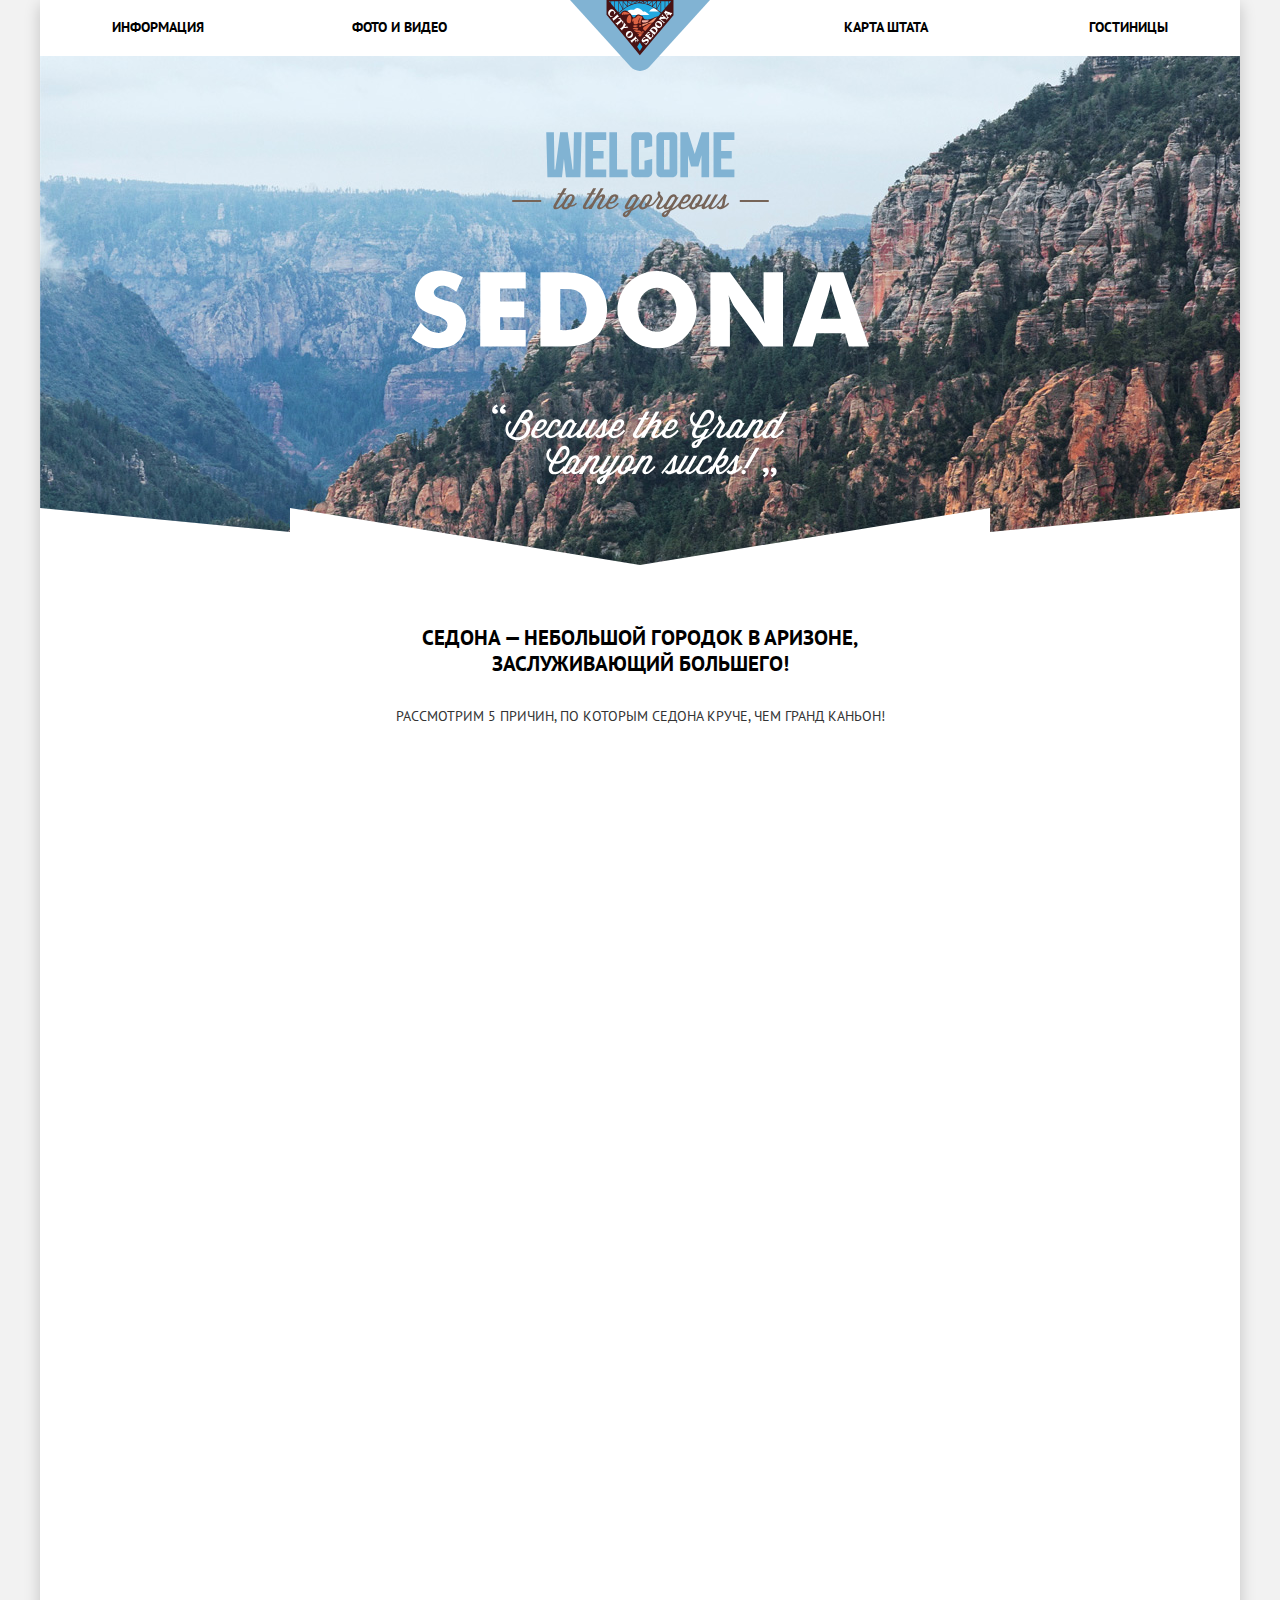
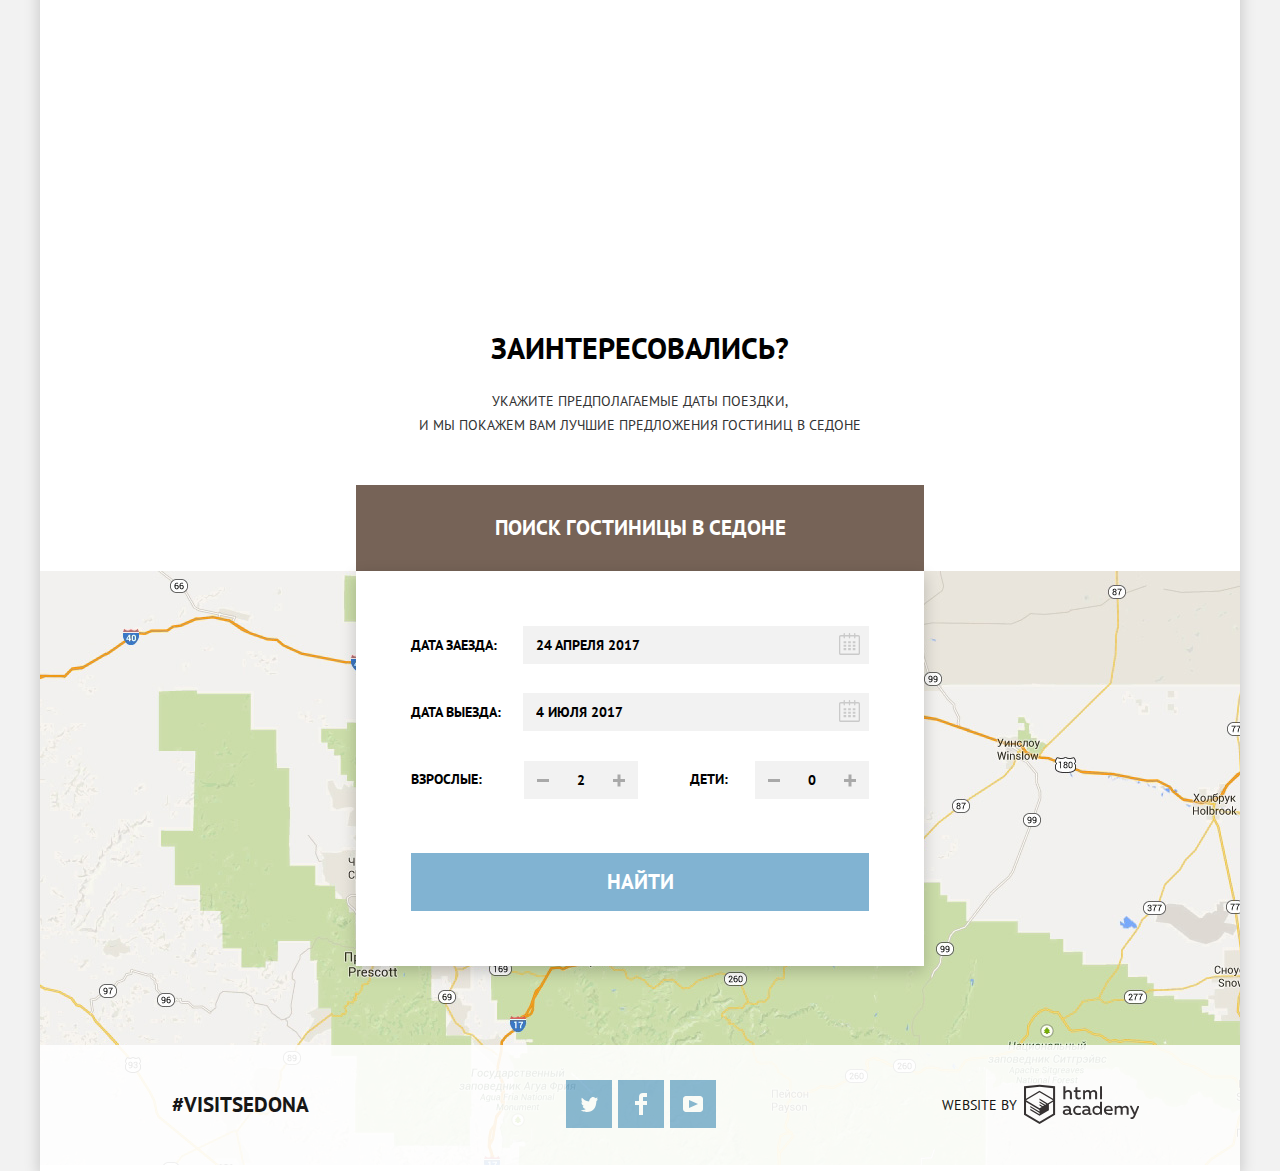
==== commit a94704a5: "Задание №19(v.3)" ====
--- a/index.html
+++ b/index.html
@@ -23,7 +23,7 @@
             <a class="link-style" href="photo&video.html">Фото и видео</a>
           </li>
           <li>
-            <a class="link-style" href="map.html">Карта штата</a>
+            <a class="link-style" href="map.html">Карт<span>а</span> шт<span>а<span>т<span>а</span></span></span></a>
           </li>
           <li>
             <a class="link-style" href="hotels.html">Гостиницы</a>
@@ -48,7 +48,7 @@
         <div class="features-items">
           <!-- Тут разметка будет добавлена в следующих заданиях -->    
         </div>     
-      </section>     
+      </section>
 
       <section class="search">
         <h2 class="visually-hidden">Карта и поиск жилья</h2>
@@ -56,39 +56,49 @@
         <p>Укажите предполагаемые даты поездки,<br> и мы покажем вам лучшие предложения гостиниц в Седоне</p>
         <button class="search-form-button" type="button">Поиск гостиницы в Седоне</button>
 
-        <img src="img/map.jpg" width="1200" height="594" alt="Дорожная карта окрестностей Седоны">
+        <div class="relativ-wrap">
+          <img src="img/map.jpg" width="1200" height="594" alt="Дорожная карта окрестностей Седоны">
 
-        <section class="search-form-modal">
-          <h2 class="visually-hidden">Форма поиска гостиницы</h2>
-          <form class="searh-form" method="get" action="https://echo.htmlacademy.ru">
-          <p>
-            <label for="date-arrival"> Дата заезда:</label>
-            <input type="text" name="date-arrival" id="date-arrival" value="24 апреля 2017">
-            <button class="calendar-arrival" type="button" name="calendar-arrival">Выбор даты заезда</button>
-          </p>
-          <p>
-            <label for="date-departure" >Дата выезда:</label>
-            <input type="text" name="date-departure" id="date-departure" value="4 июля 2017">
-            <button class="calendar-departure" type="button" name="calendar-departure">Выбор даты выезда</button>
-          </p>
+          <section class="search-form-modal">
+            <h2 class="visually-hidden">Форма поиска гостиницы</h2>
+            <form class="searh-form" method="get" action="https://echo.htmlacademy.ru">
+             <p>
+              <label for="date-arrival"> Дата заезда:</label>
+              <input type="text" name="date-arrival" id="date-arrival" value="24 апреля 2017">
+              <button class="calendar-arrival" type="button" name="calendar-arrival">Выбор даты заезда
+                <svg xmlns="http://www.w3.org/2000/svg" width="21" height="22" viewBox="0 0 21 22">
+                  <path fill="#cacaca" d="M19.251 2.025h-2.845V.648c0-.381-.294-.689-.656-.689-.363 0-.656.308-.656.689v1.377h-3.938V.648c0-.381-.294-.689-.655-.689-.363 0-.657.308-.657.689v1.377H5.906V.648c0-.381-.294-.689-.656-.689-.363 0-.657.308-.657.689v1.377H1.75C.784 2.025 0 2.847 0 3.862v16.302C0 21.179.784 22 1.75 22h17.501c.966 0 1.749-.821 1.749-1.836V3.862c0-1.015-.783-1.837-1.749-1.837zm.437 18.139a.448.448 0 0 1-.437.459H1.75a.45.45 0 0 1-.438-.459V3.862a.45.45 0 0 1 .438-.459h2.844v1.378c0 .381.294.689.657.689.362 0 .656-.308.656-.689V3.403h3.938v1.378c0 .381.294.689.657.689.361 0 .655-.308.655-.689V3.403h3.938v1.378c0 .381.293.689.656.689.362 0 .656-.308.656-.689V3.403h2.845c.241 0 .437.206.437.459v16.302z"/>
+                  <path fill="#cacaca" d="M4.594 8.225h2.625v2.066H4.594zM4.594 11.668h2.625v2.067H4.594zM4.594 15.112h2.625v2.066H4.594zM9.188 15.112h2.625v2.066H9.188zM9.188 11.668h2.625v2.067H9.188zM9.188 8.225h2.625v2.066H9.188zM13.781 15.112h2.625v2.066h-2.625zM13.781 11.668h2.625v2.067h-2.625zM13.781 8.225h2.625v2.066h-2.625z"/>
+                </svg>
+              </button>
+             </p>
+             <p>
+              <label for="date-departure" >Дата выезда:</label>
+              <input type="text" name="date-departure" id="date-departure" value="4 июля 2017">
+              <button class="calendar-departure" type="button" name="calendar-departure">Выбор даты выезда 
+                <svg xmlns="http://www.w3.org/2000/svg" width="21" height="22" viewBox="0 0 21 22">
+                  <path fill="#cacaca" d="M19.251 2.025h-2.845V.648c0-.381-.294-.689-.656-.689-.363 0-.656.308-.656.689v1.377h-3.938V.648c0-.381-.294-.689-.655-.689-.363 0-.657.308-.657.689v1.377H5.906V.648c0-.381-.294-.689-.656-.689-.363 0-.657.308-.657.689v1.377H1.75C.784 2.025 0 2.847 0 3.862v16.302C0 21.179.784 22 1.75 22h17.501c.966 0 1.749-.821 1.749-1.836V3.862c0-1.015-.783-1.837-1.749-1.837zm.437 18.139a.448.448 0 0 1-.437.459H1.75a.45.45 0 0 1-.438-.459V3.862a.45.45 0 0 1 .438-.459h2.844v1.378c0 .381.294.689.657.689.362 0 .656-.308.656-.689V3.403h3.938v1.378c0 .381.294.689.657.689.361 0 .655-.308.655-.689V3.403h3.938v1.378c0 .381.293.689.656.689.362 0 .656-.308.656-.689V3.403h2.845c.241 0 .437.206.437.459v16.302z"/>
+                  <path fill="#cacaca" d="M4.594 8.225h2.625v2.066H4.594zM4.594 11.668h2.625v2.067H4.594zM4.594 15.112h2.625v2.066H4.594zM9.188 15.112h2.625v2.066H9.188zM9.188 11.668h2.625v2.067H9.188zM9.188 8.225h2.625v2.066H9.188zM13.781 15.112h2.625v2.066h-2.625zM13.781 11.668h2.625v2.067h-2.625zM13.781 8.225h2.625v2.066h-2.625z"/>
+                </svg>
+              </button>
+             </p>
           
-          <p class="number-person">
-            <label for="number-of-adults">Взрослые:</label>         
-
-            <button class="minus-adults" type="button" name="minus-adults">Убавить количество взрослых</button>
-            <input type="text" name="number-of-adults" id="number-of-adults" value="2">          
-            <button class="pluse-adults" type="button" name="pluse-adults">Добавить количество взрослых</button>  
+             <p class="number-person">
+              <label for="number-of-adults">Взрослые:</label>
+              <button class="minus-adults" type="button" name="minus-adults">Убавить количество взрослых</button>
+              <input type="text" name="number-of-adults" id="number-of-adults" pattern="\d" value="2" >
+              <button class="pluse-adults" type="button" name="pluse-adults">Добавить количество взрослых</button>  
            
-            <label for="number-of-children">Дети:</label>
-              
-            <button class="minus-children" type="button" name="minus-children">Убавить количество детей</button>  
-            <input type="text" name="number-of-children" id="number-of-children" value="0">
-            <button class="pluse-children" type="button" name="pluse-children">Добавить количество детей</button>
-          </p> 
+              <label for="number-of-children">Дети:</label>
+              <button class="minus-children" type="button" name="minus-children">Убавить количество детей</button>  
+              <input type="text" name="number-of-children" id="number-of-children" pattern="\d" value="0">
+              <button class="pluse-children" type="button" name="pluse-children">Добавить количество детей</button>
+             </p> 
           
-          <button class="find" type="submit" >Найти</button>
-          </form>      
-        </section>               
+             <button class="find" type="submit" >Найти</button>
+            </form>
+          </section>      
+        </div>              
       </section>
     </main>
 
@@ -97,13 +107,25 @@
       
       <ul class="footer-social">
         <li>
-          <a class="twitter" href="#">Твитер</a>
+          <a class="twitter opacity" href="#">Твитер
+            <svg xmlns="http://www.w3.org/2000/svg" xmlns:xlink="http://www.w3.org/1999/xlink" width="17" height="15" viewBox="0 0 17 15">
+              <path fill="#FFF" d="M10.95.144c1.685-.496 2.984.27 3.577 1.179.673-.231 1.331-.481 2.011-.708a2.345 2.345 0 0 1-.857 1.768c.685.17 1.304-.491 1.304-.491-.169 1-1.006 1.788-1.563 2.024-.231 6.75-3.175 11.217-10.077 11.082h-.446c-.41 0-4.164-.46-4.898-1.887 2.271.196 3.893-.422 4.693-1.177-.96-.3-2.679-.477-2.979-2.95.349.106.564.228 1.19.119C1.705 8.247.374 7.53.448 5.33c.285.328 1.067.536 1.34.472C1.085 5.561-.182 2.442.894.85c1.818 1.854 3.735 3.606 7.152 3.773C8.254 2.33 9.183.793 10.95.144z"/>
+            </svg>
+          </a>
         </li>
         <li>
-          <a class="facebook" href="#">Фейсбук</a>
+          <a class="facebook opacity" href="#">Фейсбук
+            <svg xmlns="http://www.w3.org/2000/svg" width="12" height="22" viewBox="0 0 12 22">
+              <path fill="#FFF" d="M12 4V0H8a4 4 0 0 0-4 4v4H0v4h4v10h4V12h4V8H8V4h4z"/>
+            </svg>
+          </a>
         </li>
         <li>
-          <a class="youtube" href="#">Ютуб</a>
+          <a class="youtube opacity" href="#">Ютуб
+            <svg xmlns="http://www.w3.org/2000/svg" xmlns:xlink="http://www.w3.org/1999/xlink" width="20" height="16" viewBox="0 0 20 16">
+              <path fill="#FFF" d="M17 0H3C1.35 0 0 1.35 0 3v10c0 1.65 1.35 3 3 3h14c1.65 0 3-1.35 3-3V3c0-1.65-1.35-3-3-3zM6.027 11.998V4.002L15.014 8l-8.987 3.998z"/>
+            </svg>
+          </a>
         </li>
       </ul>
       
--- a/css/style.css
+++ b/css/style.css
@@ -84,6 +84,7 @@
 }
 
 .greeting {
+	position: relative;
 	background-image: url("../img/photo-canyon.jpg");
 	background-position: 0 -83px;
 	background-repeat: no-repeat;
@@ -94,19 +95,17 @@
 }
 .greeting:after {
 	position: absolute;
-	display: block;
 	content: "";
-	width: 1202px;
-	height: 91px;
-	background-image: url("../img/polygon-mask.png");
-	background-position: -1px 16px;
+	width: 1200px;
+	height: 59px;
+	bottom: -2px;
+	left:0;
+	background-image: url("../img/intro-mask.svg");
 	background-repeat: no-repeat;
 	background-size: 100%;
-	
-}
-
-
-.features{
+}
+
+.features {
 	background-color: #ffffff;
 	text-align: center;
 }
@@ -125,7 +124,7 @@
 }
 
 .search {
-	position: relative;
+	/*position: relative;*/
 	background-color: #ffffff;
 	text-align: center;
 }
@@ -149,18 +148,18 @@
 
 .search-form-button {
 	width: 568px;
-	height: 86px;
-	padding: 0;
+	min-height: 86px;
+	padding: 20px;
 	font-size: 21px;
 	font-weight: bold;
 	line-height: 24px;
 	color: #ffffff;
 	text-transform: uppercase;
 	border: none;
+	box-sizing: border-box;
 
 	background-color: #766357;
 }
-
 
 .search-form-button:focus,
 .search-form-button:hover {
@@ -172,9 +171,13 @@
 	background-color: #503e33;
 }
 
+.relativ-wrap{
+	position: relative;
+}
+
 .search-form-modal {	
 	position: absolute;	
-	bottom: 205px;	
+	top: 0px;	
 	left: 50%;	
 	margin-left: -284px;
 	width: 568px;
@@ -239,6 +242,11 @@
 	display: flex;
 }
 
+.number-person button {
+	position: relative;
+	background-color: #f2f2f2;
+}
+
 label[for="number-of-adults"] {
 	width: 113px;
 	padding-top: 5px;
@@ -290,24 +298,16 @@
 	right: 63px;
 	top: 62px;
 
-	background-image: url(../img/icon-calendar.png);
-	background-position: 50% 50%;
-	background-repeat: no-repeat;
-
 	background-color: #f2f2f2;
 }
 
-button[type="button"].calendar-arrival:focus,
-button[type="button"].calendar-arrival:hover {
-	background-image: url(../img/icon-calendar-black.png);
-	background-position: 50% 50%;
-	background-repeat: no-repeat;
-}
-
-button[type="button"].calendar-arrival:active {
-	background-image: url(../img/icon-calendar-blue.png);
-	background-position: 50% 50%;
-	background-repeat: no-repeat;
+button.calendar-arrival:focus path,
+button.calendar-arrival:hover path { 
+	fill: black;
+}
+
+button.calendar-arrival:active path {
+	fill: #81b3d2;
 }
 
 button[type="button"].calendar-departure {
@@ -320,112 +320,70 @@
 	right: 63px;
 	top: 129px;
 
-	background-image: url(../img/icon-calendar.png);
-	background-position: 50% 50%;
-	background-repeat: no-repeat;
-
 	background-color: #f2f2f2;
 }
 
-button[type="button"].calendar-departure:focus,
-button[type="button"].calendar-departure:hover {
-	background-image: url(../img/icon-calendar-black.png);
-	background-position: 50% 50%;
-	background-repeat: no-repeat;
-}
-
-button[type="button"].calendar-departure:active {
-	background-image: url(../img/icon-calendar-blue.png);
-	background-position: 50% 50%;
-	background-repeat: no-repeat;
-}
-
-.minus-adults {
-	background-image: url(../img/icon-minus.png);
-	background-position: 50% 50%;
-	background-repeat: no-repeat;
-	background-color: #f2f2f2;
-}
-
-.minus-adults:focus,
-.minus-adults:hover {
-	background-image: url(../img/icon-minus-black.png);
-	background-position: 50% 50%;
-	background-repeat: no-repeat;
-	background-color: #f2f2f2;
-}
-
-.minus-adults:active {
-	background-image: url(../img/icon-minus-blue.png);
-	background-position: 50% 50%;
-	background-repeat: no-repeat;
-	background-color: #f2f2f2;
-}
-
-.pluse-adults {
-	background-image: url(../img/icon-pluse.png);
-	background-position: 50% 50%;
-	background-repeat: no-repeat;
-	background-color: #f2f2f2;
-}
-
-.pluse-adults:focus,
-.pluse-adults:hover {
-	background-image: url(../img/icon-pluse-black.png);
-	background-position: 50% 50%;
-	background-repeat: no-repeat;
-	background-color: #f2f2f2;
-}
-
-.pluse-adults:active {
-	background-image: url(../img/icon-pluse-blue.png);
-	background-position: 50% 50%;
-	background-repeat: no-repeat;
-	background-color: #f2f2f2;
-}
-
-.minus-children {
-	background-image: url(../img/icon-minus.png);
-	background-position: 50% 50%;
-	background-repeat: no-repeat;
-	background-color: #f2f2f2;
-}
-
-.minus-children:focus,
-.minus-children:hover {
-	background-image: url(../img/icon-minus-black.png);
-	background-position: 50% 50%;
-	background-repeat: no-repeat;
-	background-color: #f2f2f2;
-}
-
-.minus-children:active {
-	background-image: url(../img/icon-minus-blue.png);
-	background-position: 50% 50%;
-	background-repeat: no-repeat;
-	background-color: #f2f2f2;
-}
-
-.pluse-children {
-	background-image: url(../img/icon-pluse.png);
-	background-position: 50% 50%;
-	background-repeat: no-repeat;
-	background-color: #f2f2f2;
-}
-
-.pluse-children:focus,
-.pluse-children:hover {
-	background-image: url(../img/icon-pluse-black.png);
-	background-position: 50% 50%;
-	background-repeat: no-repeat;
-	background-color: #f2f2f2;
-}
-
-.pluse-children:active {
-	background-image: url(../img/icon-pluse-blue.png);
-	background-position: 50% 50%;
-	background-repeat: no-repeat;
-	background-color: #f2f2f2;
+button.calendar-departure:focus path,
+button.calendar-departure:hover path { 
+	fill: black;
+}
+
+button.calendar-departure:active path {
+	fill: #81b3d2;
+}
+
+button[class^="minus"]:after {
+	content: "";
+	display: block;
+	width: 12px;
+	height: 3px;
+
+	position: absolute;
+	top: 50%;
+	left: 50%;
+	margin-left: -6px;
+	margin-top: -1px;
+	background-color: #a9a9a9;
+}
+
+button[class^="minus"]:focus:after,
+button[class^="minus"]:hover:after {
+	background-color: black;
+}
+
+button[class^="minus"]:active:after {
+	background-color: #81b3d2;
+}
+
+button[class^="pluse"]:after,
+button[class^="pluse"]:before {
+	content: "";
+	display: block;
+	width: 12px;
+	height: 3px;
+
+	position: absolute;
+	top: 50%;
+	left: 50%;
+	margin-left: -6px;
+	margin-top: -1px;
+	background-color: #a9a9a9;
+}
+
+button[class^="pluse"]:before {
+	transform: rotate(90deg);
+}
+
+button[class^="pluse"]:focus:after,
+button[class^="pluse"]:focus:before,
+button[class^="pluse"]:hover:after,
+button[class^="pluse"]:hover:before {
+	background-color: black;
+}
+
+button[class^="pluse"]:active:after,
+button[class^="pluse"]:active:before {
+	background-color: #81b3d2;
 }
 
 .searh-form button[type="submit"] {
@@ -440,6 +398,8 @@
 	text-transform: uppercase;
 	word-wrap: break-word; 
 	border: none;
+	padding: 10px;
+	box-sizing: border-box;
 
 	background-color: #81b3d2;
 }
@@ -471,6 +431,7 @@
 }
 
 .footer-social a {
+	position: relative;
 	display: block;
 	width: 46px;
 	height: 48px;
@@ -479,22 +440,28 @@
 	background-color: #81b3d2;	
 }
 
-a.twitter {
-	background-image: url(../img/icon-tw.svg);
-	background-position: 50% 50%;
-	background-repeat: no-repeat;
-}
-
-a.facebook {
-	background-image: url(../img/icon-fb.svg);
-	background-position: 50% 50%;
-	background-repeat: no-repeat;
-}
-
-a.youtube {
-	background-image: url(../img/icon-yt.svg);
-	background-position: 50% 50%;
-	background-repeat: no-repeat;
+.twitter svg {
+	position: absolute;
+	top: 50%;
+	left: 50%;
+	margin-top: -7px;
+	margin-left: -8px;
+}
+
+.facebook svg {
+	position: absolute;
+	top: 50%;
+	left: 50%;
+	margin-top: -11px;
+	margin-left: -6px;
+}
+
+.youtube svg {
+	position: absolute;
+	top: 50%;
+	left: 50%;
+	margin-top: -8px;
+	margin-left: -10px;
 }
 
 .footer-social a:focus,
@@ -506,25 +473,9 @@
 	background-color: #5496bd;
 }
 
-a.twitter:active {
-	background-image: url(../img/icon-tw-gray.svg);
-	background-position: 50% 50%;
-	background-repeat: no-repeat;
-}
-
-a.facebook:active {
-	background-image: url(../img/icon-fb-gray.svg);
-	background-position: 50% 50%;
-	background-repeat: no-repeat;
-}
-
-a.youtube:active {
-	background-image: url(../img/icon-yt-gray.svg);
-	background-position: 50% 50%;
-	background-repeat: no-repeat;
-}
-
-
+a.opacity:active path {
+	fill: rgba(255, 255, 255, 0.3);
+}
 
 .footer-copyright span {
 	line-height: 24px;	
@@ -608,22 +559,18 @@
 }
 
 .btn {
-	position: absolute;
-	bottom: 0;
 	font-weight: bold;
 	color: #ffffff;
 	padding-top: 3px;
 	box-sizing: border-box;
-
+	margin-top: 13px;
 	background-color: #333333;
 }
 
 .detail {
-	display: block;
-	width: 110px;
-	height: 25px;
+	min-width: 105px;
+	min-height: 27px;
 	text-align: center;
-
 	background-color: #81b3d2;
 }
 
@@ -639,8 +586,8 @@
 
 .book {
 	display: block;
-	width: 142px;
-	height: 25px;
+	min-width: 142px;
+	min-height: 27px;
 	text-align: center;	
 
 	background-color: #766357;
@@ -665,49 +612,34 @@
 	color: rgba(0, 0, 0, 0.3);
 }
 
-.ranking-block {
-	position: absolute;
-	top: 65px;
-	right: 0;	
-	width: 110px;
-	height: 27px;
+.hotel-ranking {
+	display: flex;
+	flex-direction: column;
+	justify-content: space-between;
+	align-items: flex-end;
+	min-width: 240px;
+	min-height: 90px;
+}
+
+.hotel-stars {
+	display: flex;
+}
+
+.hotel-stars img {
+	margin-top: 5px;
+	margin-right: 2px;
+	margin-left: 3px;
+}
+
+.hotel-ranking .ranking-block {	
+	min-width: 110px;
+	min-height: 27px;
 	color: #666666;
 	text-align: center;
-
-	/*Почему не работает?
-	padding-top: 5px;
-	box-sizing: border-box;*/
-
+	padding-top: 4px;
+	margin-right: 3px;
+	box-sizing: border-box;
 	background-color: #f2f2f2;
-}
-
-.hotel-stars-img{
-display: inline-block;
-float: right;
-margin-right: 2px;
-width: 18px;
-height: 17px;
-background-image: url("../img/star.svg");
-background-position: 50% 50%;
-background-repeat: no-repeat;
-background-size: 100%;
-}
-
-.hotel-stars span:nth-child(3) {
-	margin-right: 5px;
-}
-
-.hotel-stars span:nth-child(4) {
-	margin-right: 7px;
-}
-
-.hotel-stars span:nth-child(5) {
-	margin-right: 6px;
-}
-
-
-.hotel-stars .hotel-stars-text{
-font-size: 0;
 }
 
 /*Далее идут сеточные стили*/
@@ -723,40 +655,45 @@
 
 .site-navigation {
 	display: flex;
-	flex-direction: row;
-	justify-content: space-between;
-	flex-wrap: wrap; 
-}
-
-.site-navigation li {	
-		width: 130px;
-		margin-top: 14px;
-		margin-bottom: 16px;
-}
-
-.site-navigation li:first-child {	
-		margin-left: 72px;
-}
-
-.site-navigation li:nth-child(2) {	
-		margin-left: 110px;
-		margin-right: auto;
-}
-
-.site-navigation li:nth-child(3) {	
-		margin-right: 110px;
-		margin-left: auto;
-		text-align: right;
-}
-
-.site-navigation li:last-child {	
-		margin-right: 72px;
-		text-align: right;
+	flex-direction: row;	
+	flex-wrap: wrap;
+	padding: 0 72px ;
+}
+
+.site-navigation a {
+	display: block;
+	min-width: 200px;
+	min-height: 56px;
+	padding-top: 14px;
+	box-sizing: border-box;
+}
+
+.site-navigation li:nth-child(4n+1),
+.site-navigation li:nth-child(4n+2) {
+	text-align: left;
+}
+.site-navigation li:nth-child(4n+2) {
+	margin-left: 40px;
+}
+
+.site-navigation li:nth-child(4n+3),
+.site-navigation li:nth-child(4n+4) {
+	text-align: right;
+}
+
+.site-navigation li:nth-child(4n+3) {
+	margin-left: auto;
+	
+}
+
+.site-navigation li:nth-child(4n+4){
+	margin-left: 40px;
 }
 
 .main-header-logo {
 	position: absolute;
 	left: 50%;
+	z-index: 2;
 	margin-left: -70px;
 }
 
@@ -841,12 +778,6 @@
 	width: 330px;
 }
 
-.hotel-ranking {
-	position: relative;
-	width: 150px;
-	margin-top: 30px;	
-}
-
 .hotels-list {
 	min-height: 540px;
 }
@@ -863,34 +794,38 @@
 .hotels-list li {
 	display: flex;
 	justify-content: space-between;
+	padding-top: 25px;
+	padding-bottom: 30px;
 	min-height: 150px;
-	border-bottom: 1px solid grey;
+	box-sizing: border-box;
+	margin-bottom: 1px;
 }
 
 .hotel-data {
-	position: relative;
-	width: 550px;
+	display: flex;
+	min-width: 730px;
 }
 
 .text-wrap {		
-	width: 365px;
-	min-height: 110px;
-	padding-left: 167px;
-	margin-top: 25px;
-}
-
-.left-group {
-	position: relative;
-	display: inline-block;
-	width: 112px;
-	min-height: 60px;
+	display: flex;
+	width: 100%;	
+	flex-wrap: wrap;
+	align-content: flex-start;
+}
+
+.hotel-data .left-group {
+	display: flex;
+	flex-direction: column;
+	justify-content: space-between;
+	min-width: 110px;
+	margin-right: 7px;
 }
 
 .right-group {
-	position: relative;
-	display: inline-block;
-	width: 150px;
-	min-height: 60px;
+	display: flex;
+	flex-direction: column;
+	justify-content: space-between;
+	min-width: 140px;
 }
 
 .hotels-list h3,
@@ -899,14 +834,18 @@
 	margin: 0;
 }
 
-.hotels-list h3 {
+a.hotel-page {
+	width: 100%;
+	align-self: flex-start;
 	margin-bottom: 8px;
 }
 
 .hotel-data img {
-	position: absolute;
-	top: 31px;
-	left: 2px;
+	width: 135px;
+	height: 90px;
+	margin-top: 5px;
+	margin-left: 2px;
+	margin-right: 30px;
 }
 
 .container-second {
@@ -915,3 +854,17 @@
 	margin-right: auto;
 }
 
+.grey-line {
+	position: relative;
+}
+
+.grey-line:after {
+	position: absolute;
+	bottom: 0px;
+	content: "";
+	display: block;
+	width: 1200px;
+	height: 1px;
+	margin-left: -70px;
+	background-color: #e5e5e5;
+}
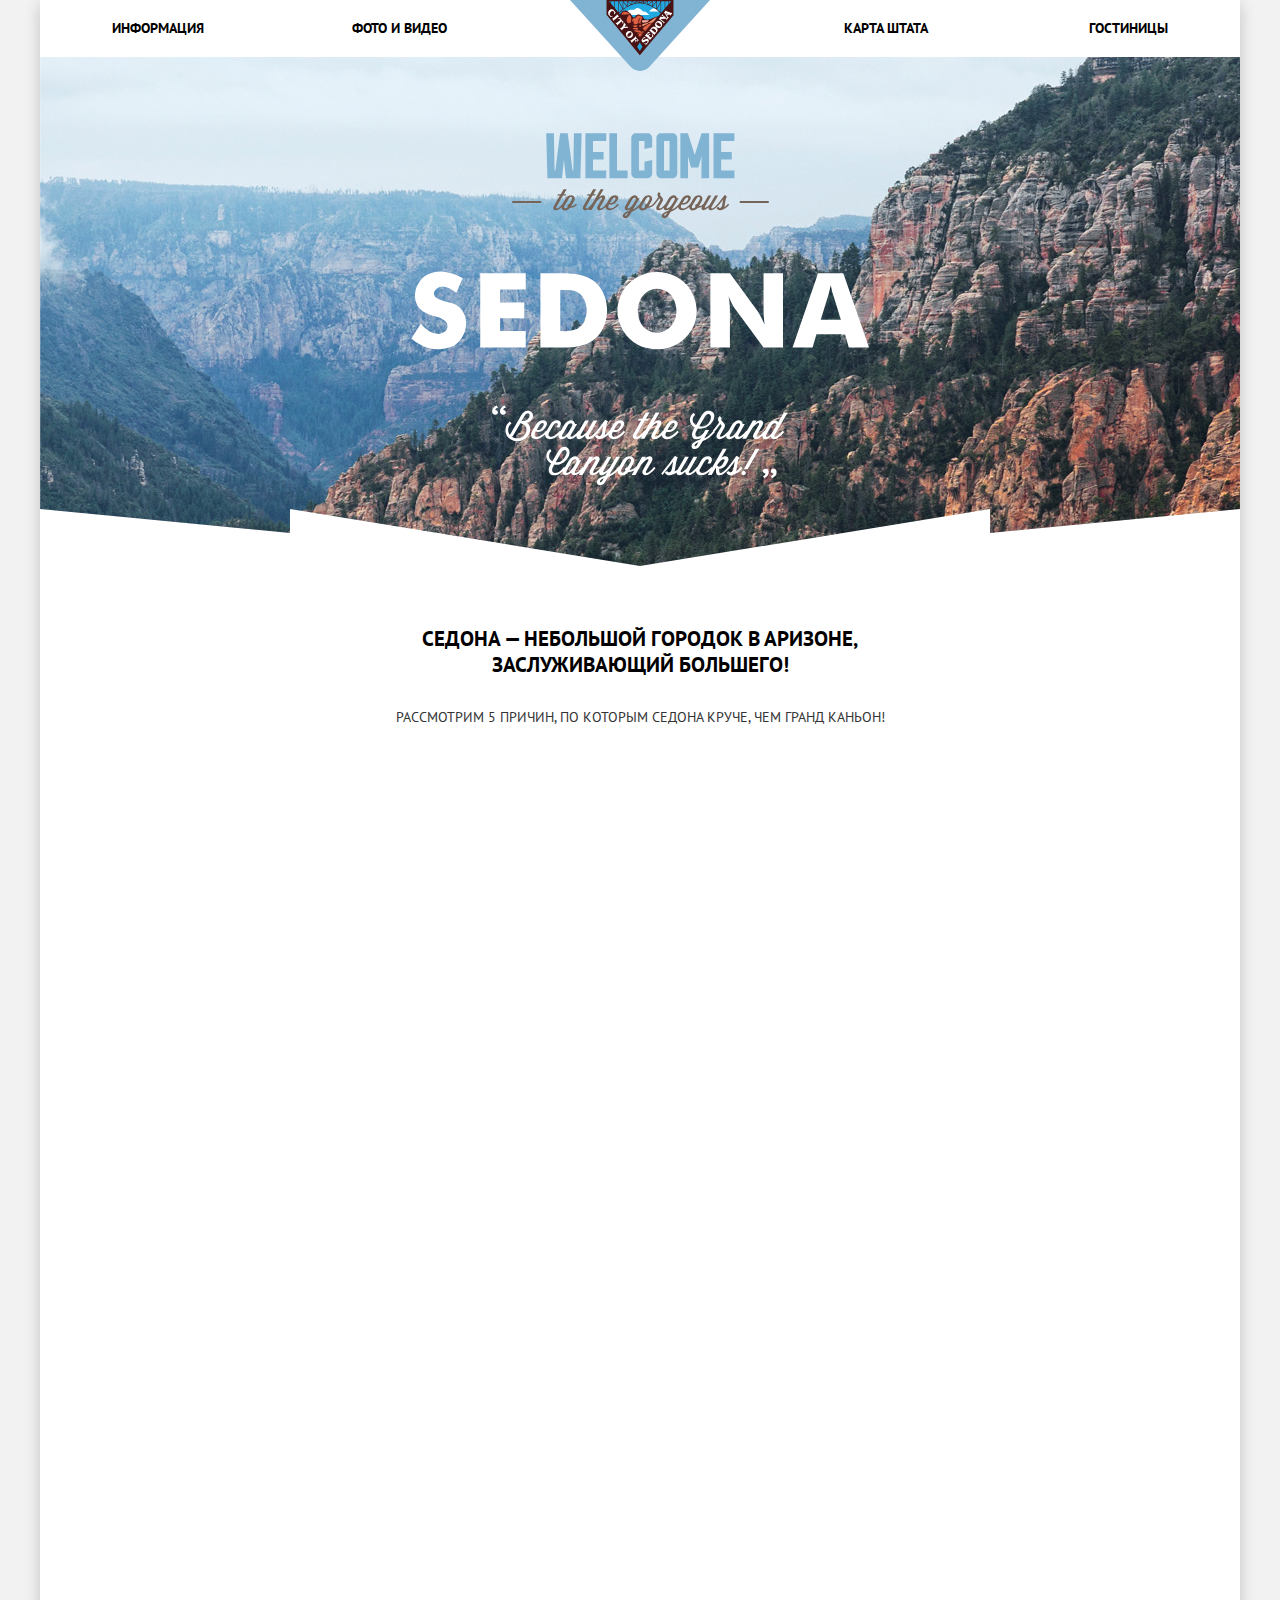
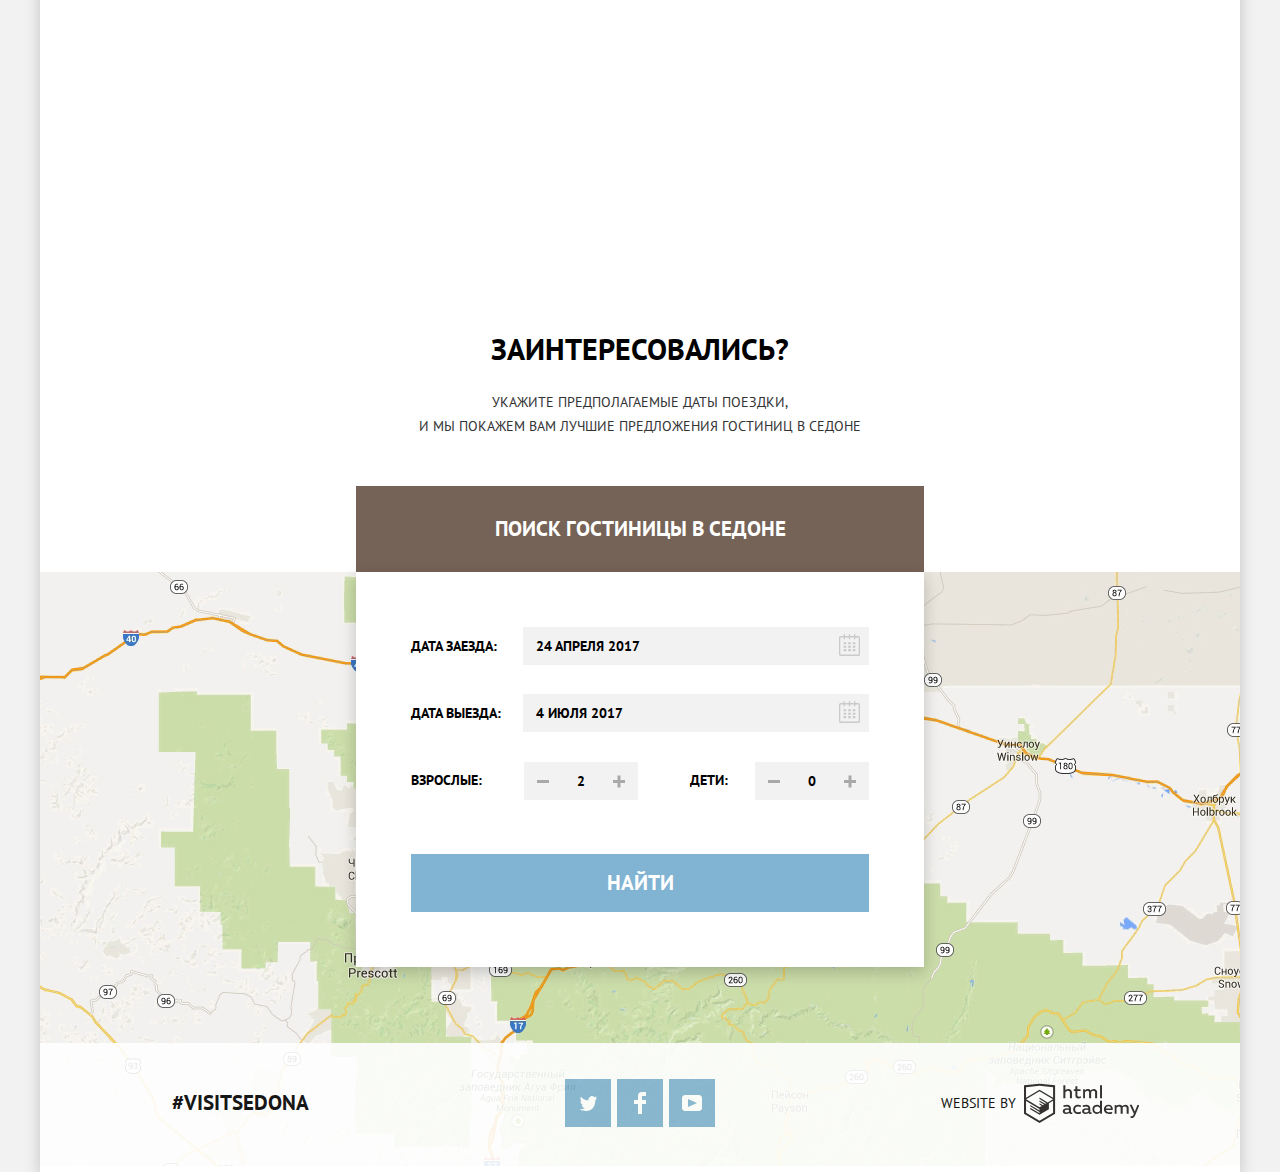
==== commit 73e849c9: "Задание №19(v.4)" ====
--- a/index.html
+++ b/index.html
@@ -9,135 +9,135 @@
     <!-- <link href="css/outline.css" rel="stylesheet"> -->
   </head>
   <body>
-   <div class="container">
-    <header class="main-header">
-      <nav class="main-navigation">
-        <a class="main-header-logo">
-          <img src="img/logo-city-sedona.svg" width="140" height="72" alt="Логотип города Седона">
-        </a>
-        <ul class="site-navigation">
+    <div class="container">
+      <header class="main-header">
+        <nav class="main-navigation">
+          <a class="main-header-logo">
+            <img src="img/logo-city-sedona.svg" width="140" height="72" alt="Логотип города Седона">
+          </a>
+          <ul class="site-navigation">
+            <li>
+              <a class="link-style"  href="info.html">Информация</a>
+            </li>
+            <li>
+              <a class="link-style" href="photo&video.html">Фото и видео</a>
+            </li>
+            <li>
+              <a class="link-style" href="map.html">Карта штата</a>
+            </li>
+            <li>
+              <a class="link-style" href="hotels.html">Гостиницы</a>
+            </li>
+          </ul>
+        </nav>
+      </header>
+
+      <main>
+        <h1 class="visually-hidden">Сайт курорта Седона</h1>
+
+        <section class="greeting">
+          <h2 class="visually-hidden">Добро пожаловать в Седону!</h2>        
+          <img class="welcome" src="img/welcome.svg" width="459" height="353" alt="Welcome -to the gordeous- Sedona">    
+        </section>
+
+        <section class="features">
+          <h2 class="visually-hidden">Преимущества Седоны</h2>
+          <b>Седона — небольшой городок в Аризоне,<br> заслуживающий большего!</b>
+          <p>Рассмотрим 5 причин, по которым Седона круче, чем Гранд Каньон!</p>
+
+          <div class="features-items">
+            <!-- Тут разметка будет добавлена в следующих заданиях -->    
+          </div>     
+        </section>
+
+        <section class="search">
+          <h2 class="visually-hidden">Карта и поиск жилья</h2>
+          <b>Заинтересовались?</b>
+          <p>Укажите предполагаемые даты поездки,<br> и мы покажем вам лучшие предложения гостиниц в Седоне</p>
+          
+          <div class="relativ-wrap">
+            <button class="search-form-button" type="button">Поиск гостиницы в Седоне</button> 
+                  
+            <section class="search-form-modal">
+              <h2 class="visually-hidden">Форма поиска гостиницы</h2>
+              <form class="searh-form" method="get" action="https://echo.htmlacademy.ru">
+               <p>
+                <label for="date-arrival"> Дата заезда:</label>
+                <input type="text" name="date-arrival" id="date-arrival" value="24 апреля 2017">
+                <button class="calendar-arrival" type="button" name="calendar-arrival">Выбор даты заезда
+                  <svg xmlns="http://www.w3.org/2000/svg" width="21" height="22" viewBox="0 0 21 22">
+                    <path fill="#cacaca" d="M19.251 2.025h-2.845V.648c0-.381-.294-.689-.656-.689-.363 0-.656.308-.656.689v1.377h-3.938V.648c0-.381-.294-.689-.655-.689-.363 0-.657.308-.657.689v1.377H5.906V.648c0-.381-.294-.689-.656-.689-.363 0-.657.308-.657.689v1.377H1.75C.784 2.025 0 2.847 0 3.862v16.302C0 21.179.784 22 1.75 22h17.501c.966 0 1.749-.821 1.749-1.836V3.862c0-1.015-.783-1.837-1.749-1.837zm.437 18.139a.448.448 0 0 1-.437.459H1.75a.45.45 0 0 1-.438-.459V3.862a.45.45 0 0 1 .438-.459h2.844v1.378c0 .381.294.689.657.689.362 0 .656-.308.656-.689V3.403h3.938v1.378c0 .381.294.689.657.689.361 0 .655-.308.655-.689V3.403h3.938v1.378c0 .381.293.689.656.689.362 0 .656-.308.656-.689V3.403h2.845c.241 0 .437.206.437.459v16.302z"/>
+                    <path fill="#cacaca" d="M4.594 8.225h2.625v2.066H4.594zM4.594 11.668h2.625v2.067H4.594zM4.594 15.112h2.625v2.066H4.594zM9.188 15.112h2.625v2.066H9.188zM9.188 11.668h2.625v2.067H9.188zM9.188 8.225h2.625v2.066H9.188zM13.781 15.112h2.625v2.066h-2.625zM13.781 11.668h2.625v2.067h-2.625zM13.781 8.225h2.625v2.066h-2.625z"/>
+                  </svg>
+                </button>
+               </p>
+               <p>
+                <label for="date-departure" >Дата выезда:</label>
+                <input type="text" name="date-departure" id="date-departure" value="4 июля 2017">
+                <button class="calendar-departure" type="button" name="calendar-departure">Выбор даты выезда 
+                  <svg xmlns="http://www.w3.org/2000/svg" width="21" height="22" viewBox="0 0 21 22">
+                    <path fill="#cacaca" d="M19.251 2.025h-2.845V.648c0-.381-.294-.689-.656-.689-.363 0-.656.308-.656.689v1.377h-3.938V.648c0-.381-.294-.689-.655-.689-.363 0-.657.308-.657.689v1.377H5.906V.648c0-.381-.294-.689-.656-.689-.363 0-.657.308-.657.689v1.377H1.75C.784 2.025 0 2.847 0 3.862v16.302C0 21.179.784 22 1.75 22h17.501c.966 0 1.749-.821 1.749-1.836V3.862c0-1.015-.783-1.837-1.749-1.837zm.437 18.139a.448.448 0 0 1-.437.459H1.75a.45.45 0 0 1-.438-.459V3.862a.45.45 0 0 1 .438-.459h2.844v1.378c0 .381.294.689.657.689.362 0 .656-.308.656-.689V3.403h3.938v1.378c0 .381.294.689.657.689.361 0 .655-.308.655-.689V3.403h3.938v1.378c0 .381.293.689.656.689.362 0 .656-.308.656-.689V3.403h2.845c.241 0 .437.206.437.459v16.302z"/>
+                    <path fill="#cacaca" d="M4.594 8.225h2.625v2.066H4.594zM4.594 11.668h2.625v2.067H4.594zM4.594 15.112h2.625v2.066H4.594zM9.188 15.112h2.625v2.066H9.188zM9.188 11.668h2.625v2.067H9.188zM9.188 8.225h2.625v2.066H9.188zM13.781 15.112h2.625v2.066h-2.625zM13.781 11.668h2.625v2.067h-2.625zM13.781 8.225h2.625v2.066h-2.625z"/>
+                  </svg>
+                </button>
+               </p>
+            
+               <p class="number-person">
+                <label for="number-of-adults">Взрослые:</label>
+                <button class="minus-adults" type="button" name="minus-adults">Убавить количество взрослых</button>
+                <input type="text" name="number-of-adults" id="number-of-adults" maxlength="1" pattern="\d" value="2" >
+                <button class="pluse-adults" type="button" name="pluse-adults">Добавить количество взрослых</button>  
+             
+                <label for="number-of-children">Дети:</label>
+                <button class="minus-children" type="button" name="minus-children">Убавить количество детей</button>  
+                <input type="text" name="number-of-children" id="number-of-children" maxlength="1" pattern="\d" value="0">
+                <button class="pluse-children" type="button" name="pluse-children">Добавить количество детей</button>
+               </p> 
+            
+               <button class="find" type="submit" >Найти</button>
+              </form>
+            </section>      
+          </div>        
+          <img src="img/map.jpg" width="1200" height="594" alt="Дорожная карта окрестностей Седоны">            
+        </section>
+      </main>
+
+      <footer class="main-footer relativ-footer">
+        <a class="link-style visitsedona" href="#">#visitsedona</a>
+        
+        <ul class="footer-social">
           <li>
-            <a class="link-style"  href="info.html">Информация</a>
+            <a class="twitter opacity" href="#">Твитер
+              <svg xmlns="http://www.w3.org/2000/svg" xmlns:xlink="http://www.w3.org/1999/xlink" width="17" height="15" viewBox="0 0 17 15">
+                <path fill="#FFF" d="M10.95.144c1.685-.496 2.984.27 3.577 1.179.673-.231 1.331-.481 2.011-.708a2.345 2.345 0 0 1-.857 1.768c.685.17 1.304-.491 1.304-.491-.169 1-1.006 1.788-1.563 2.024-.231 6.75-3.175 11.217-10.077 11.082h-.446c-.41 0-4.164-.46-4.898-1.887 2.271.196 3.893-.422 4.693-1.177-.96-.3-2.679-.477-2.979-2.95.349.106.564.228 1.19.119C1.705 8.247.374 7.53.448 5.33c.285.328 1.067.536 1.34.472C1.085 5.561-.182 2.442.894.85c1.818 1.854 3.735 3.606 7.152 3.773C8.254 2.33 9.183.793 10.95.144z"/>
+              </svg>
+            </a>
           </li>
           <li>
-            <a class="link-style" href="photo&video.html">Фото и видео</a>
+            <a class="facebook opacity" href="#">Фейсбук
+              <svg xmlns="http://www.w3.org/2000/svg" width="12" height="22" viewBox="0 0 12 22">
+                <path fill="#FFF" d="M12 4V0H8a4 4 0 0 0-4 4v4H0v4h4v10h4V12h4V8H8V4h4z"/>
+              </svg>
+            </a>
           </li>
           <li>
-            <a class="link-style" href="map.html">Карт<span>а</span> шт<span>а<span>т<span>а</span></span></span></a>
-          </li>
-          <li>
-            <a class="link-style" href="hotels.html">Гостиницы</a>
+            <a class="youtube opacity" href="#">Ютуб
+              <svg xmlns="http://www.w3.org/2000/svg" xmlns:xlink="http://www.w3.org/1999/xlink" width="20" height="16" viewBox="0 0 20 16">
+                <path fill="#FFF" d="M17 0H3C1.35 0 0 1.35 0 3v10c0 1.65 1.35 3 3 3h14c1.65 0 3-1.35 3-3V3c0-1.65-1.35-3-3-3zM6.027 11.998V4.002L15.014 8l-8.987 3.998z"/>
+              </svg>
+            </a>
           </li>
         </ul>
-      </nav>
-    </header>
-
-    <main>
-      <h1 class="visually-hidden">Сайт курорта Седона</h1>
-
-      <section class="greeting">
-        <h2 class="visually-hidden">Добро пожаловать в Седону!</h2>        
-        <img class="welcome" src="img/welcome.svg" width="459" height="353" alt="Welcome -to the gordeous- Sedona">    
-      </section>
-
-      <section class="features">
-        <h2 class="visually-hidden">Преимущества Седоны</h2>
-        <b>Седона — небольшой городок в Аризоне,<br> заслуживающий большего!</b>
-        <p>Рассмотрим 5 причин, по которым Седона круче, чем Гранд Каньон!</p>
-
-        <div class="features-items">
-          <!-- Тут разметка будет добавлена в следующих заданиях -->    
-        </div>     
-      </section>
-
-      <section class="search">
-        <h2 class="visually-hidden">Карта и поиск жилья</h2>
-        <b>Заинтересовались?</b>
-        <p>Укажите предполагаемые даты поездки,<br> и мы покажем вам лучшие предложения гостиниц в Седоне</p>
-        <button class="search-form-button" type="button">Поиск гостиницы в Седоне</button>
-
-        <div class="relativ-wrap">
-          <img src="img/map.jpg" width="1200" height="594" alt="Дорожная карта окрестностей Седоны">
-
-          <section class="search-form-modal">
-            <h2 class="visually-hidden">Форма поиска гостиницы</h2>
-            <form class="searh-form" method="get" action="https://echo.htmlacademy.ru">
-             <p>
-              <label for="date-arrival"> Дата заезда:</label>
-              <input type="text" name="date-arrival" id="date-arrival" value="24 апреля 2017">
-              <button class="calendar-arrival" type="button" name="calendar-arrival">Выбор даты заезда
-                <svg xmlns="http://www.w3.org/2000/svg" width="21" height="22" viewBox="0 0 21 22">
-                  <path fill="#cacaca" d="M19.251 2.025h-2.845V.648c0-.381-.294-.689-.656-.689-.363 0-.656.308-.656.689v1.377h-3.938V.648c0-.381-.294-.689-.655-.689-.363 0-.657.308-.657.689v1.377H5.906V.648c0-.381-.294-.689-.656-.689-.363 0-.657.308-.657.689v1.377H1.75C.784 2.025 0 2.847 0 3.862v16.302C0 21.179.784 22 1.75 22h17.501c.966 0 1.749-.821 1.749-1.836V3.862c0-1.015-.783-1.837-1.749-1.837zm.437 18.139a.448.448 0 0 1-.437.459H1.75a.45.45 0 0 1-.438-.459V3.862a.45.45 0 0 1 .438-.459h2.844v1.378c0 .381.294.689.657.689.362 0 .656-.308.656-.689V3.403h3.938v1.378c0 .381.294.689.657.689.361 0 .655-.308.655-.689V3.403h3.938v1.378c0 .381.293.689.656.689.362 0 .656-.308.656-.689V3.403h2.845c.241 0 .437.206.437.459v16.302z"/>
-                  <path fill="#cacaca" d="M4.594 8.225h2.625v2.066H4.594zM4.594 11.668h2.625v2.067H4.594zM4.594 15.112h2.625v2.066H4.594zM9.188 15.112h2.625v2.066H9.188zM9.188 11.668h2.625v2.067H9.188zM9.188 8.225h2.625v2.066H9.188zM13.781 15.112h2.625v2.066h-2.625zM13.781 11.668h2.625v2.067h-2.625zM13.781 8.225h2.625v2.066h-2.625z"/>
-                </svg>
-              </button>
-             </p>
-             <p>
-              <label for="date-departure" >Дата выезда:</label>
-              <input type="text" name="date-departure" id="date-departure" value="4 июля 2017">
-              <button class="calendar-departure" type="button" name="calendar-departure">Выбор даты выезда 
-                <svg xmlns="http://www.w3.org/2000/svg" width="21" height="22" viewBox="0 0 21 22">
-                  <path fill="#cacaca" d="M19.251 2.025h-2.845V.648c0-.381-.294-.689-.656-.689-.363 0-.656.308-.656.689v1.377h-3.938V.648c0-.381-.294-.689-.655-.689-.363 0-.657.308-.657.689v1.377H5.906V.648c0-.381-.294-.689-.656-.689-.363 0-.657.308-.657.689v1.377H1.75C.784 2.025 0 2.847 0 3.862v16.302C0 21.179.784 22 1.75 22h17.501c.966 0 1.749-.821 1.749-1.836V3.862c0-1.015-.783-1.837-1.749-1.837zm.437 18.139a.448.448 0 0 1-.437.459H1.75a.45.45 0 0 1-.438-.459V3.862a.45.45 0 0 1 .438-.459h2.844v1.378c0 .381.294.689.657.689.362 0 .656-.308.656-.689V3.403h3.938v1.378c0 .381.294.689.657.689.361 0 .655-.308.655-.689V3.403h3.938v1.378c0 .381.293.689.656.689.362 0 .656-.308.656-.689V3.403h2.845c.241 0 .437.206.437.459v16.302z"/>
-                  <path fill="#cacaca" d="M4.594 8.225h2.625v2.066H4.594zM4.594 11.668h2.625v2.067H4.594zM4.594 15.112h2.625v2.066H4.594zM9.188 15.112h2.625v2.066H9.188zM9.188 11.668h2.625v2.067H9.188zM9.188 8.225h2.625v2.066H9.188zM13.781 15.112h2.625v2.066h-2.625zM13.781 11.668h2.625v2.067h-2.625zM13.781 8.225h2.625v2.066h-2.625z"/>
-                </svg>
-              </button>
-             </p>
-          
-             <p class="number-person">
-              <label for="number-of-adults">Взрослые:</label>
-              <button class="minus-adults" type="button" name="minus-adults">Убавить количество взрослых</button>
-              <input type="text" name="number-of-adults" id="number-of-adults" pattern="\d" value="2" >
-              <button class="pluse-adults" type="button" name="pluse-adults">Добавить количество взрослых</button>  
-           
-              <label for="number-of-children">Дети:</label>
-              <button class="minus-children" type="button" name="minus-children">Убавить количество детей</button>  
-              <input type="text" name="number-of-children" id="number-of-children" pattern="\d" value="0">
-              <button class="pluse-children" type="button" name="pluse-children">Добавить количество детей</button>
-             </p> 
-          
-             <button class="find" type="submit" >Найти</button>
-            </form>
-          </section>      
-        </div>              
-      </section>
-    </main>
-
-    <footer class="main-footer relativ-footer">
-      <a class="link-style visitsedona" href="#">#visitsedona</a>
-      
-      <ul class="footer-social">
-        <li>
-          <a class="twitter opacity" href="#">Твитер
-            <svg xmlns="http://www.w3.org/2000/svg" xmlns:xlink="http://www.w3.org/1999/xlink" width="17" height="15" viewBox="0 0 17 15">
-              <path fill="#FFF" d="M10.95.144c1.685-.496 2.984.27 3.577 1.179.673-.231 1.331-.481 2.011-.708a2.345 2.345 0 0 1-.857 1.768c.685.17 1.304-.491 1.304-.491-.169 1-1.006 1.788-1.563 2.024-.231 6.75-3.175 11.217-10.077 11.082h-.446c-.41 0-4.164-.46-4.898-1.887 2.271.196 3.893-.422 4.693-1.177-.96-.3-2.679-.477-2.979-2.95.349.106.564.228 1.19.119C1.705 8.247.374 7.53.448 5.33c.285.328 1.067.536 1.34.472C1.085 5.561-.182 2.442.894.85c1.818 1.854 3.735 3.606 7.152 3.773C8.254 2.33 9.183.793 10.95.144z"/>
+        
+        <p class="footer-copyright">
+          <span>website by</span>
+          <a class="HTML-Academy-link" href="https://htmlacademy.ru/intensive/htmlcss" target="blank">
+            <svg xmlns="http://www.w3.org/2000/svg" width="115" height="41" aria-label="Логотип HTML-Academy" data-name="Layer 1" viewBox="0 0 113 39">
+              <path fill="#231f20" d="M46.84 28.22a2.07 2.07 0 0 0 .58-.11v1.4a3.41 3.41 0 0 1-1.24.22 1.75 1.75 0 0 1-1.75-1 5.08 5.08 0 0 1-3.3 1.13c-1.59 0-3.06-.87-3.06-2.68 0-2.24 2.08-2.93 3.9-2.93a11.63 11.63 0 0 1 2.28.26v-.31c0-1.09-.8-1.86-2.3-1.86a7.79 7.79 0 0 0-3.15.67v-1.79a10.72 10.72 0 0 1 3.35-.58c2.48 0 4 1.18 4 3.83v3.14a.57.57 0 0 0 .69.61zm-6.76-1.19a1.42 1.42 0 0 0 1.64 1.29 3.56 3.56 0 0 0 2.53-1v-1.51a10.21 10.21 0 0 0-1.9-.22c-1.1.01-2.27.35-2.27 1.45zM53.06 20.62a5.29 5.29 0 0 1 2.7.67v1.79a4.28 4.28 0 0 0-2.42-.73 2.89 2.89 0 1 0 0 5.76 5.26 5.26 0 0 0 2.55-.67v1.8a6.58 6.58 0 0 1-2.9.6 4.42 4.42 0 0 1-4.72-4.54 4.54 4.54 0 0 1 4.79-4.68zM65.84 28.22a2.07 2.07 0 0 0 .58-.11v1.4a3.41 3.41 0 0 1-1.24.22 1.75 1.75 0 0 1-1.75-1 5.08 5.08 0 0 1-3.3 1.13c-1.59 0-3.06-.87-3.06-2.68 0-2.24 2.08-2.93 3.9-2.93a11.63 11.63 0 0 1 2.28.26v-.31c0-1.09-.8-1.86-2.3-1.86a7.79 7.79 0 0 0-3.15.67v-1.79a10.72 10.72 0 0 1 3.35-.58c2.48 0 4 1.18 4 3.83v3.14a.57.57 0 0 0 .69.61zm-6.76-1.19a1.42 1.42 0 0 0 1.64 1.29 3.56 3.56 0 0 0 2.53-1v-1.51a10.21 10.21 0 0 0-1.9-.22c-1.11.01-2.27.35-2.27 1.45zM76.67 16.85v12.76h-1.76v-1.39a4.07 4.07 0 0 1-3.35 1.62 4.62 4.62 0 0 1 0-9.22 4 4 0 0 1 3.15 1.37v-5.14h2zm-4.76 5.48a2.9 2.9 0 0 0 0 5.8 3 3 0 0 0 2.79-1.84v-2.13a3.06 3.06 0 0 0-2.79-1.83zM82.99 20.62c3.48 0 4.68 2.81 4.12 5.34h-6.58c.22 1.57 1.75 2.22 3.35 2.22a6.41 6.41 0 0 0 2.77-.62v1.68a7.5 7.5 0 0 1-3.14.6c-2.68 0-5-1.53-5-4.61a4.39 4.39 0 0 1 4.48-4.61zm.09 1.62a2.39 2.39 0 0 0-2.57 2.26h4.85a2.06 2.06 0 0 0-2.28-2.26zM89.1 29.61v-8.75h1.73v1.09a4 4 0 0 1 2.92-1.33 3 3 0 0 1 2.73 1.4 4.33 4.33 0 0 1 3.06-1.4 3.21 3.21 0 0 1 3.32 3.52v5.47h-2V24.2a1.67 1.67 0 0 0-1.73-1.84 2.94 2.94 0 0 0-2.17 1.18V29.61h-2V24.2a1.67 1.67 0 0 0-1.73-1.84 3.11 3.11 0 0 0-2.32 1.35v5.91h-2zM111.47 20.86h2l-4.1 9.93c-.95 2.28-2.19 3-3.52 3a5 5 0 0 1-1.15-.15v-1.66a3 3 0 0 0 .89.13c.95 0 1.66-.67 2.17-2l.18-.44-4.16-8.82h2.13l3 6.6zM40.66 1.53v5a4 4 0 0 1 2.83-1.2A3.41 3.41 0 0 1 47.1 8.9v5.41h-2V9.15a1.9 1.9 0 0 0-2-2.1 3.08 3.08 0 0 0-2.44 1.46v5.8h-2V1.53h2zM52.43 2.42v3.12h3.17v1.71h-3.17v4c0 1.15.53 1.53 1.66 1.53a4.71 4.71 0 0 0 1.77-.35v1.68a7.14 7.14 0 0 1-2.35.38 2.68 2.68 0 0 1-3-2.88V7.23h-1.6V5.52h1.57V2.88zM58.1 14.29V5.54h1.73v1.09a4 4 0 0 1 2.92-1.33 3 3 0 0 1 2.73 1.4 4.33 4.33 0 0 1 3.06-1.4 3.21 3.21 0 0 1 3.32 3.52v5.47h-2V8.88a1.67 1.67 0 0 0-1.73-1.84 2.94 2.94 0 0 0-2.17 1.18V14.29h-2V8.88a1.67 1.67 0 0 0-1.73-1.84 3.11 3.11 0 0 0-2.32 1.35v5.91h-2zM74.72 1.52h1.95v12.76h-1.95zM15.44.02h-.16L0 1.62v28l15.28 9.09 15.28-9.09v-28zm13.12 28.45l-13.28 7.9L2 28.47V16.99l13.22 7.87v1.43l-9.07-5.4v1.38l9.11 5.47v1.46l-9.1-5.42v1.38l9.11 5.47 9.19-5.5V19.22l4.1-2.45v11.67zm0-13.16l-3.65 2.14-1.68 1-8-4.76v1.38l6.84 4.07h-.06l-.15.09-1 .57-5.64-3.36v1.38l4.45 2.65-1.05.7-3.36-2v1.38l2.21 1.3-2.25 1.35-13.16-7.82 13.17-7.92zm0-1.39L15.21 6.05l-13.2 7.86V3.41l13.28-1.39 13.28 1.39v10.51z"/>
             </svg>
-          </a>
-        </li>
-        <li>
-          <a class="facebook opacity" href="#">Фейсбук
-            <svg xmlns="http://www.w3.org/2000/svg" width="12" height="22" viewBox="0 0 12 22">
-              <path fill="#FFF" d="M12 4V0H8a4 4 0 0 0-4 4v4H0v4h4v10h4V12h4V8H8V4h4z"/>
-            </svg>
-          </a>
-        </li>
-        <li>
-          <a class="youtube opacity" href="#">Ютуб
-            <svg xmlns="http://www.w3.org/2000/svg" xmlns:xlink="http://www.w3.org/1999/xlink" width="20" height="16" viewBox="0 0 20 16">
-              <path fill="#FFF" d="M17 0H3C1.35 0 0 1.35 0 3v10c0 1.65 1.35 3 3 3h14c1.65 0 3-1.35 3-3V3c0-1.65-1.35-3-3-3zM6.027 11.998V4.002L15.014 8l-8.987 3.998z"/>
-            </svg>
-          </a>
-        </li>
-      </ul>
-      
-      <p class="footer-copyright">
-        <span>website by</span>
-        <a class="HTML-Academy-link" href="https://htmlacademy.ru/intensive/htmlcss" target="blank">
-          <svg xmlns="http://www.w3.org/2000/svg" width="115" height="41" aria-label="Логотип HTML-Academy" data-name="Layer 1" viewBox="0 0 113 39">
-            <path fill="#231f20" d="M46.84 28.22a2.07 2.07 0 0 0 .58-.11v1.4a3.41 3.41 0 0 1-1.24.22 1.75 1.75 0 0 1-1.75-1 5.08 5.08 0 0 1-3.3 1.13c-1.59 0-3.06-.87-3.06-2.68 0-2.24 2.08-2.93 3.9-2.93a11.63 11.63 0 0 1 2.28.26v-.31c0-1.09-.8-1.86-2.3-1.86a7.79 7.79 0 0 0-3.15.67v-1.79a10.72 10.72 0 0 1 3.35-.58c2.48 0 4 1.18 4 3.83v3.14a.57.57 0 0 0 .69.61zm-6.76-1.19a1.42 1.42 0 0 0 1.64 1.29 3.56 3.56 0 0 0 2.53-1v-1.51a10.21 10.21 0 0 0-1.9-.22c-1.1.01-2.27.35-2.27 1.45zM53.06 20.62a5.29 5.29 0 0 1 2.7.67v1.79a4.28 4.28 0 0 0-2.42-.73 2.89 2.89 0 1 0 0 5.76 5.26 5.26 0 0 0 2.55-.67v1.8a6.58 6.58 0 0 1-2.9.6 4.42 4.42 0 0 1-4.72-4.54 4.54 4.54 0 0 1 4.79-4.68zM65.84 28.22a2.07 2.07 0 0 0 .58-.11v1.4a3.41 3.41 0 0 1-1.24.22 1.75 1.75 0 0 1-1.75-1 5.08 5.08 0 0 1-3.3 1.13c-1.59 0-3.06-.87-3.06-2.68 0-2.24 2.08-2.93 3.9-2.93a11.63 11.63 0 0 1 2.28.26v-.31c0-1.09-.8-1.86-2.3-1.86a7.79 7.79 0 0 0-3.15.67v-1.79a10.72 10.72 0 0 1 3.35-.58c2.48 0 4 1.18 4 3.83v3.14a.57.57 0 0 0 .69.61zm-6.76-1.19a1.42 1.42 0 0 0 1.64 1.29 3.56 3.56 0 0 0 2.53-1v-1.51a10.21 10.21 0 0 0-1.9-.22c-1.11.01-2.27.35-2.27 1.45zM76.67 16.85v12.76h-1.76v-1.39a4.07 4.07 0 0 1-3.35 1.62 4.62 4.62 0 0 1 0-9.22 4 4 0 0 1 3.15 1.37v-5.14h2zm-4.76 5.48a2.9 2.9 0 0 0 0 5.8 3 3 0 0 0 2.79-1.84v-2.13a3.06 3.06 0 0 0-2.79-1.83zM82.99 20.62c3.48 0 4.68 2.81 4.12 5.34h-6.58c.22 1.57 1.75 2.22 3.35 2.22a6.41 6.41 0 0 0 2.77-.62v1.68a7.5 7.5 0 0 1-3.14.6c-2.68 0-5-1.53-5-4.61a4.39 4.39 0 0 1 4.48-4.61zm.09 1.62a2.39 2.39 0 0 0-2.57 2.26h4.85a2.06 2.06 0 0 0-2.28-2.26zM89.1 29.61v-8.75h1.73v1.09a4 4 0 0 1 2.92-1.33 3 3 0 0 1 2.73 1.4 4.33 4.33 0 0 1 3.06-1.4 3.21 3.21 0 0 1 3.32 3.52v5.47h-2V24.2a1.67 1.67 0 0 0-1.73-1.84 2.94 2.94 0 0 0-2.17 1.18V29.61h-2V24.2a1.67 1.67 0 0 0-1.73-1.84 3.11 3.11 0 0 0-2.32 1.35v5.91h-2zM111.47 20.86h2l-4.1 9.93c-.95 2.28-2.19 3-3.52 3a5 5 0 0 1-1.15-.15v-1.66a3 3 0 0 0 .89.13c.95 0 1.66-.67 2.17-2l.18-.44-4.16-8.82h2.13l3 6.6zM40.66 1.53v5a4 4 0 0 1 2.83-1.2A3.41 3.41 0 0 1 47.1 8.9v5.41h-2V9.15a1.9 1.9 0 0 0-2-2.1 3.08 3.08 0 0 0-2.44 1.46v5.8h-2V1.53h2zM52.43 2.42v3.12h3.17v1.71h-3.17v4c0 1.15.53 1.53 1.66 1.53a4.71 4.71 0 0 0 1.77-.35v1.68a7.14 7.14 0 0 1-2.35.38 2.68 2.68 0 0 1-3-2.88V7.23h-1.6V5.52h1.57V2.88zM58.1 14.29V5.54h1.73v1.09a4 4 0 0 1 2.92-1.33 3 3 0 0 1 2.73 1.4 4.33 4.33 0 0 1 3.06-1.4 3.21 3.21 0 0 1 3.32 3.52v5.47h-2V8.88a1.67 1.67 0 0 0-1.73-1.84 2.94 2.94 0 0 0-2.17 1.18V14.29h-2V8.88a1.67 1.67 0 0 0-1.73-1.84 3.11 3.11 0 0 0-2.32 1.35v5.91h-2zM74.72 1.52h1.95v12.76h-1.95zM15.44.02h-.16L0 1.62v28l15.28 9.09 15.28-9.09v-28zm13.12 28.45l-13.28 7.9L2 28.47V16.99l13.22 7.87v1.43l-9.07-5.4v1.38l9.11 5.47v1.46l-9.1-5.42v1.38l9.11 5.47 9.19-5.5V19.22l4.1-2.45v11.67zm0-13.16l-3.65 2.14-1.68 1-8-4.76v1.38l6.84 4.07h-.06l-.15.09-1 .57-5.64-3.36v1.38l4.45 2.65-1.05.7-3.36-2v1.38l2.21 1.3-2.25 1.35-13.16-7.82 13.17-7.92zm0-1.39L15.21 6.05l-13.2 7.86V3.41l13.28-1.39 13.28 1.39v10.51z"/>
-          </svg>
-        </a>         
-      </p>
-    </footer>   
-   </div>
+          </a>         
+        </p>
+      </footer>   
+    </div>
   </body>
 </html>
--- a/css/style.css
+++ b/css/style.css
@@ -69,6 +69,7 @@
 .link-style {
 	color: black;
 }
+
 
 
 .site-navigation a:focus,
@@ -177,7 +178,7 @@
 
 .search-form-modal {	
 	position: absolute;	
-	top: 0px;	
+	top: 86px;
 	left: 50%;	
 	margin-left: -284px;
 	width: 568px;
@@ -187,7 +188,7 @@
 
 	color: #000000;
 	font-weight: 700;
-	line-height: 26px;	
+	line-height: 26px;
 
 	background-color: #ffffff;
 	box-shadow: 0 5px 15px rgba(0, 1, 1, 0.2);
@@ -431,8 +432,9 @@
 }
 
 .footer-social a {
-	position: relative;
-	display: block;
+	display: flex;
+	justify-content: center;
+	align-items: center;
 	width: 46px;
 	height: 48px;
 	font-size: 0px;
@@ -440,30 +442,6 @@
 	background-color: #81b3d2;	
 }
 
-.twitter svg {
-	position: absolute;
-	top: 50%;
-	left: 50%;
-	margin-top: -7px;
-	margin-left: -8px;
-}
-
-.facebook svg {
-	position: absolute;
-	top: 50%;
-	left: 50%;
-	margin-top: -11px;
-	margin-left: -6px;
-}
-
-.youtube svg {
-	position: absolute;
-	top: 50%;
-	left: 50%;
-	margin-top: -8px;
-	margin-left: -10px;
-}
-
 .footer-social a:focus,
 .footer-social a:hover {
 	background-color: #669ec0;
@@ -482,8 +460,9 @@
 	color: black;
 }
 
-.footer-copyright a {	
-	padding-top: 5px;	
+.footer-copyright a {
+	height: 41px;
+	margin-left: 8px;	
 }
 
 .footer-copyright p {
@@ -660,11 +639,12 @@
 	padding: 0 72px ;
 }
 
-.site-navigation a {
+.site-navigation li {
 	display: block;
-	min-width: 200px;
-	min-height: 56px;
-	padding-top: 14px;
+	width: 200px;
+	min-height: 57px;
+	padding-top: 15px;
+	word-wrap: break-word;
 	box-sizing: border-box;
 }
 
@@ -722,24 +702,23 @@
 	align-items: center;
 }
 
-.visitsedona {
-	margin-left: 132px;
-}
-
-.footer-social {
-	display: flex;
-	min-width: 150px;
-	min-height: 50px;
-	justify-content: space-between;
-	margin-left: 30px;
+.main-footer>* {
+	display: flex;
+	width: 400px;
+	min-height: 120px;
+	justify-content: center;
+	flex-wrap: wrap;
+	align-items: center;
+	padding-bottom: 3px;
+}
+
+.footer-social li {
+	margin-left: 3px;
+	margin-right: 3px;
 }
 
 .footer-copyright {
-	display: flex;
-	width: 197px;
-	margin-right: 101px;
-	justify-content: space-between;
-	align-items: center;
+	margin: 0;
 }
 
 .relativ-footer {
@@ -791,14 +770,13 @@
 	flex-direction: column;
 }
 
-.hotels-list li {
+li.grey-line>div {
 	display: flex;
 	justify-content: space-between;
 	padding-top: 25px;
 	padding-bottom: 30px;
 	min-height: 150px;
 	box-sizing: border-box;
-	margin-bottom: 1px;
 }
 
 .hotel-data {
@@ -855,16 +833,5 @@
 }
 
 .grey-line {
-	position: relative;
-}
-
-.grey-line:after {
-	position: absolute;
-	bottom: 0px;
-	content: "";
-	display: block;
-	width: 1200px;
-	height: 1px;
-	margin-left: -70px;
-	background-color: #e5e5e5;
-}
+	border-bottom: 1px solid #e5e5e5;
+}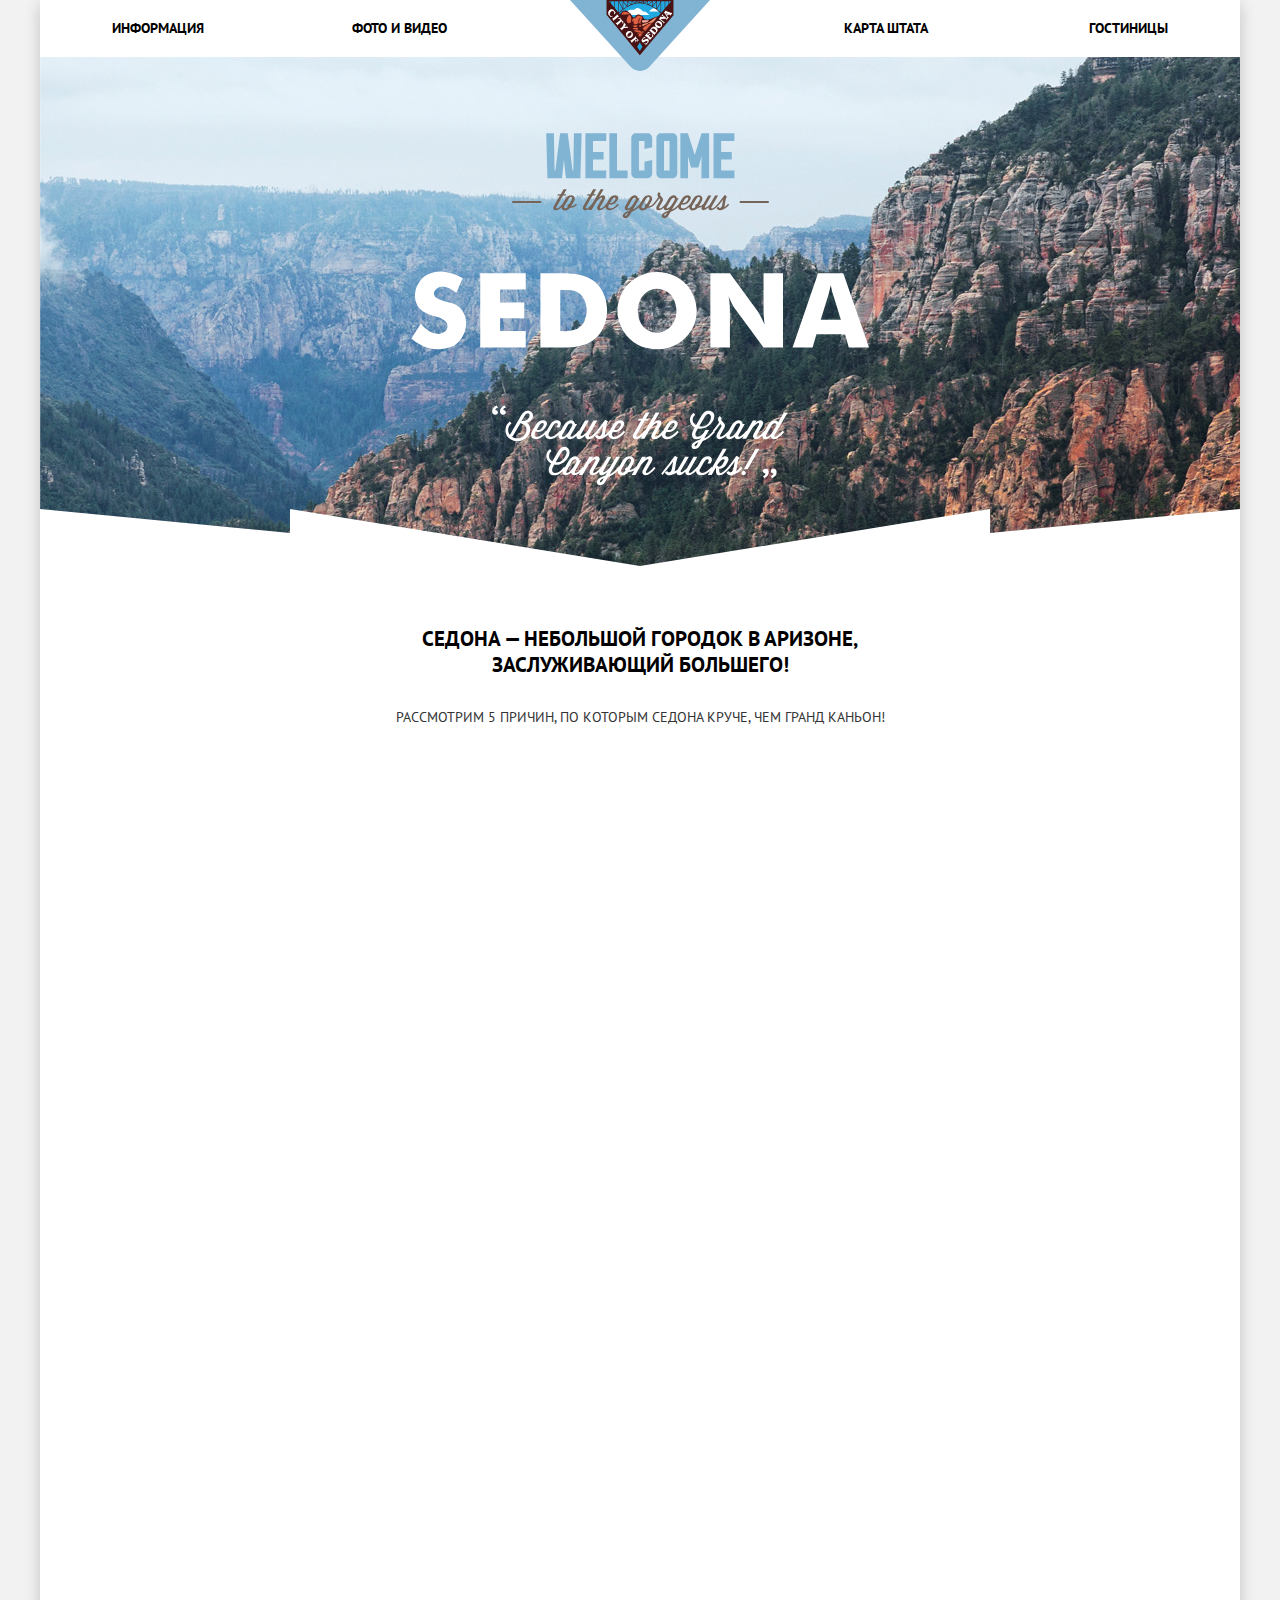
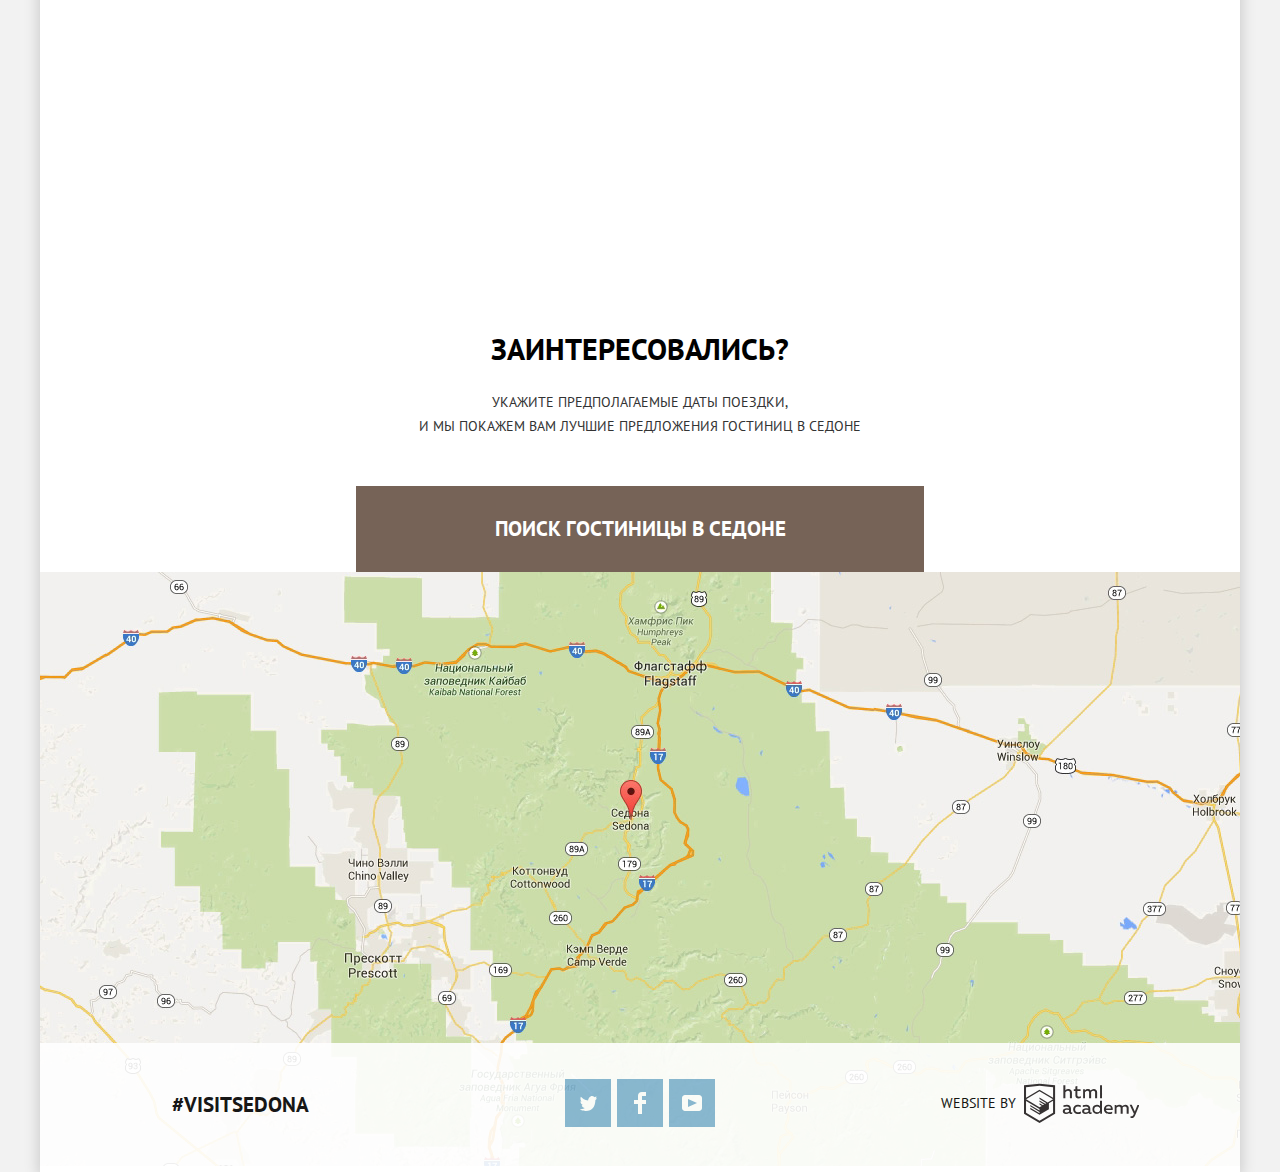
==== commit 8bc00913: "Задание №23" ====
--- a/index.html
+++ b/index.html
@@ -139,5 +139,28 @@
         </p>
       </footer>   
     </div>
+    <script type="text/javascript">
+      var button=document.querySelector(".search-form-button");
+      var modal=document.querySelector(".search-form-modal");
+      var form=modal.querySelector("form");
+      var arrival=modal.querySelector("[name=date-arrival]");
+      var departure=modal.querySelector("[name=date-departure]");
+      var adults=modal.querySelector("[name=number-of-adults]");      
+      var children=modal.querySelector("[name=number-of-children]");
+
+      button.addEventListener("click", function(evt) {
+        evt.preventDefault();
+        console.log("Нажатие кнопки");
+        modal.classList.toggle("modal-show");
+        arrival.focus();
+      });
+
+      form.addEventListener("submit", function(evt) {
+        if (!arrival.value || !departure.value || !adults.value || !children.value) {
+          evt.preventDefault();
+          console.log("Нужно заполнить все поля");
+        } 
+      });
+    </script>
   </body>
 </html>
--- a/css/style.css
+++ b/css/style.css
@@ -4,9 +4,7 @@
 	padding: 0;
 	margin-left: auto;
 	margin-right: auto;
-	
 	width: 1280px;
-
 	font-family: 'PT Sans', Arial, sans-serif;
 	font-size: 14px;
 	line-height: 21px;	
@@ -35,15 +33,12 @@
 input[type="checkbox"].visually-hidden,
 input[type="radio"].visually-hidden {
   position: absolute;
-
   width: 1px;
   height: 1px;
   margin: -1px;
   border: 0;
   padding: 0;
-
   white-space: nowrap;
-
   clip-path: inset(100%);
   clip: rect(0 0 0 0);
   overflow: hidden;
@@ -69,8 +64,6 @@
 .link-style {
 	color: black;
 }
-
-
 
 .site-navigation a:focus,
 .main-footer a:focus,
@@ -94,6 +87,7 @@
 	
 	background-color: #ddebf4;
 }
+
 .greeting:after {
 	position: absolute;
 	content: "";
@@ -125,7 +119,6 @@
 }
 
 .search {
-	/*position: relative;*/
 	background-color: #ffffff;
 	text-align: center;
 }
@@ -145,7 +138,6 @@
 	margin-bottom:48px;
 	line-height: 24px;
 }
-
 
 .search-form-button {
 	width: 568px;
@@ -158,6 +150,7 @@
 	text-transform: uppercase;
 	border: none;
 	box-sizing: border-box;
+	z-index: 2;
 
 	background-color: #766357;
 }
@@ -176,7 +169,8 @@
 	position: relative;
 }
 
-.search-form-modal {	
+.search-form-modal {
+	display: none;	
 	position: absolute;	
 	top: 86px;
 	left: 50%;	
@@ -185,7 +179,6 @@
 	min-height: 395px;
 	padding: 55px;
 	box-sizing: border-box;
-
 	color: #000000;
 	font-weight: 700;
 	line-height: 26px;
@@ -253,6 +246,7 @@
 	padding-top: 5px;
 	box-sizing: border-box;
 }
+
 label[for="number-of-children"] {
 	width: 113px;
 	text-align: center;
@@ -293,7 +287,6 @@
 	display: block;
 	position: absolute;
 	border: none;	
-	
 	width: 23px;
 	height: 22px;
 	right: 63px;
@@ -315,7 +308,6 @@
 	display: block;
 	position: absolute;
 	border: none;
-
 	width: 23px;
 	height: 22px;
 	right: 63px;
@@ -338,7 +330,6 @@
 	display: block;
 	width: 12px;
 	height: 3px;
-
 	position: absolute;
 	top: 50%;
 	left: 50%;
@@ -362,7 +353,6 @@
 	display: block;
 	width: 12px;
 	height: 3px;
-
 	position: absolute;
 	top: 50%;
 	left: 50%;
@@ -508,9 +498,9 @@
 }
 
 .filters legend {
-font-size: 16px;
-font-weight: 700;
-line-height: 21px;
+	font-size: 16px;
+	font-weight: 700;
+	line-height: 21px;
 }
 
 .filters input,
@@ -522,6 +512,7 @@
 
 	background-color: rgba(0, 0, 0, 0);
 }
+
 .submit-button:hover {
 	color: black;
 	background-color: #ffffff;
@@ -623,8 +614,6 @@
 
 /*Далее идут сеточные стили*/
 
-
-
 .container {
 	width: 1200px;
 	margin-left: auto;
@@ -652,6 +641,7 @@
 .site-navigation li:nth-child(4n+2) {
 	text-align: left;
 }
+
 .site-navigation li:nth-child(4n+2) {
 	margin-left: 40px;
 }
@@ -662,8 +652,7 @@
 }
 
 .site-navigation li:nth-child(4n+3) {
-	margin-left: auto;
-	
+	margin-left: auto;	
 }
 
 .site-navigation li:nth-child(4n+4){
@@ -683,7 +672,6 @@
 
 .greeting img {
 	padding-top: 76px;
-
 }
 
 .features b {
@@ -717,6 +705,13 @@
 	margin-right: 3px;
 }
 
+.visitsedona {
+	padding: 20px;
+	padding-left: 20px;
+	box-sizing: border-box;
+	flex-wrap: wrap;
+}
+
 .footer-copyright {
 	margin: 0;
 }
@@ -738,11 +733,11 @@
 	display: flex;
 	justify-content: space-between;
 }
+
 .filters fieldset {
 	padding: 0;
 	margin-top: 25px;
 	min-height: 170px;
-
 }
 
 .filters fieldset:nth-child(1){
@@ -834,4 +829,28 @@
 
 .grey-line {
 	border-bottom: 1px solid #e5e5e5;
-}+}
+
+.modal-show {
+  display: block;
+  z-index: 1;
+  animation: bounce 0.9s;
+}
+
+@keyframes bounce {
+  0% {
+    transform: translateY(-70px);
+  }
+
+  70% {
+    transform: translateY(30px);
+  }
+
+  90% {
+    transform: translateY(-10px);
+  }
+
+  100% {
+    transform: translateY(0);
+  }
+}
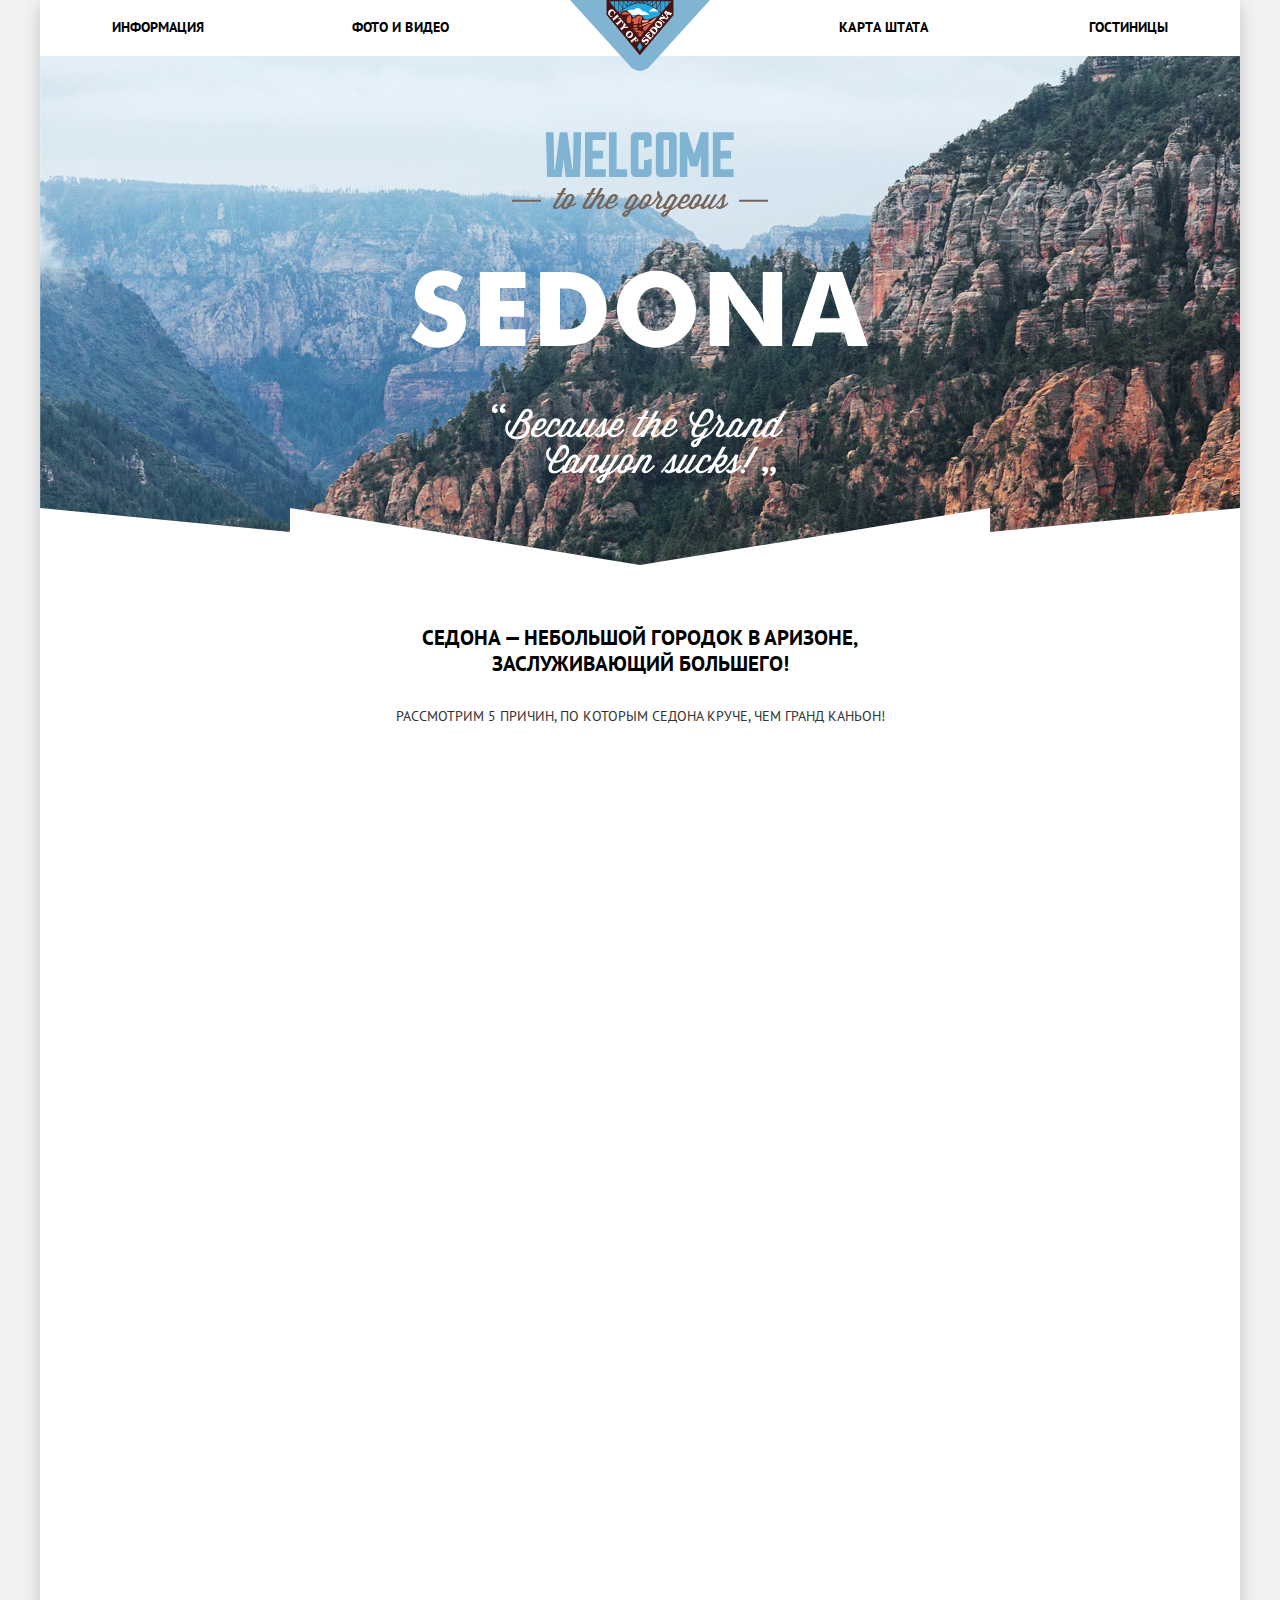
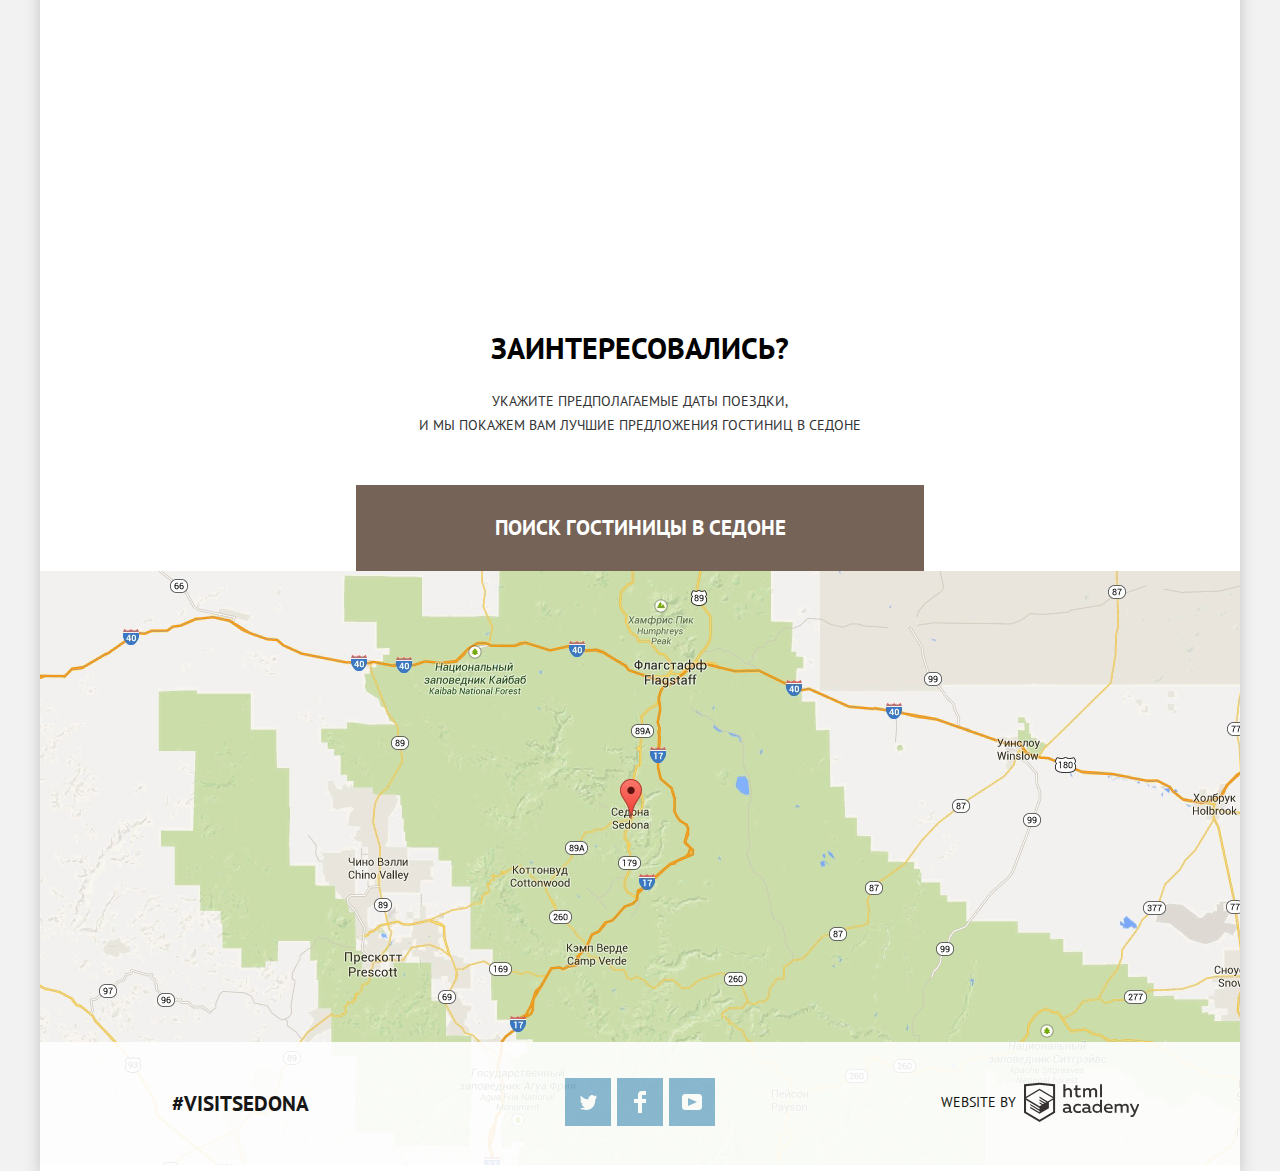
==== commit e8e0ab60: "Задание №23(v.2)" ====
--- a/index.html
+++ b/index.html
@@ -37,7 +37,7 @@
 
         <section class="greeting">
           <h2 class="visually-hidden">Добро пожаловать в Седону!</h2>        
-          <img class="welcome" src="img/welcome.svg" width="459" height="353" alt="Welcome -to the gordeous- Sedona">    
+          <img class="welcome" src="img/welcome.svg" width="458" height="352" alt="Welcome -to the gordeous- Sedona">    
         </section>
 
         <section class="features">
@@ -56,14 +56,14 @@
           <p>Укажите предполагаемые даты поездки,<br> и мы покажем вам лучшие предложения гостиниц в Седоне</p>
           
           <div class="relativ-wrap">
-            <button class="search-form-button" type="button">Поиск гостиницы в Седоне</button> 
+            <button class="search-form-button relativ-wrap" type="button">Поиск гостиницы в Седоне</button> 
                   
             <section class="search-form-modal">
               <h2 class="visually-hidden">Форма поиска гостиницы</h2>
               <form class="searh-form" method="get" action="https://echo.htmlacademy.ru">
                <p>
                 <label for="date-arrival"> Дата заезда:</label>
-                <input type="text" name="date-arrival" id="date-arrival" value="24 апреля 2017">
+                <input type="text" name="date-arrival" id="date-arrival" placeholder="24 апреля 2017">
                 <button class="calendar-arrival" type="button" name="calendar-arrival">Выбор даты заезда
                   <svg xmlns="http://www.w3.org/2000/svg" width="21" height="22" viewBox="0 0 21 22">
                     <path fill="#cacaca" d="M19.251 2.025h-2.845V.648c0-.381-.294-.689-.656-.689-.363 0-.656.308-.656.689v1.377h-3.938V.648c0-.381-.294-.689-.655-.689-.363 0-.657.308-.657.689v1.377H5.906V.648c0-.381-.294-.689-.656-.689-.363 0-.657.308-.657.689v1.377H1.75C.784 2.025 0 2.847 0 3.862v16.302C0 21.179.784 22 1.75 22h17.501c.966 0 1.749-.821 1.749-1.836V3.862c0-1.015-.783-1.837-1.749-1.837zm.437 18.139a.448.448 0 0 1-.437.459H1.75a.45.45 0 0 1-.438-.459V3.862a.45.45 0 0 1 .438-.459h2.844v1.378c0 .381.294.689.657.689.362 0 .656-.308.656-.689V3.403h3.938v1.378c0 .381.294.689.657.689.361 0 .655-.308.655-.689V3.403h3.938v1.378c0 .381.293.689.656.689.362 0 .656-.308.656-.689V3.403h2.845c.241 0 .437.206.437.459v16.302z"/>
@@ -73,7 +73,7 @@
                </p>
                <p>
                 <label for="date-departure" >Дата выезда:</label>
-                <input type="text" name="date-departure" id="date-departure" value="4 июля 2017">
+                <input type="text" name="date-departure" id="date-departure" placeholder="4 июля 2017">
                 <button class="calendar-departure" type="button" name="calendar-departure">Выбор даты выезда 
                   <svg xmlns="http://www.w3.org/2000/svg" width="21" height="22" viewBox="0 0 21 22">
                     <path fill="#cacaca" d="M19.251 2.025h-2.845V.648c0-.381-.294-.689-.656-.689-.363 0-.656.308-.656.689v1.377h-3.938V.648c0-.381-.294-.689-.655-.689-.363 0-.657.308-.657.689v1.377H5.906V.648c0-.381-.294-.689-.656-.689-.363 0-.657.308-.657.689v1.377H1.75C.784 2.025 0 2.847 0 3.862v16.302C0 21.179.784 22 1.75 22h17.501c.966 0 1.749-.821 1.749-1.836V3.862c0-1.015-.783-1.837-1.749-1.837zm.437 18.139a.448.448 0 0 1-.437.459H1.75a.45.45 0 0 1-.438-.459V3.862a.45.45 0 0 1 .438-.459h2.844v1.378c0 .381.294.689.657.689.362 0 .656-.308.656-.689V3.403h3.938v1.378c0 .381.294.689.657.689.361 0 .655-.308.655-.689V3.403h3.938v1.378c0 .381.293.689.656.689.362 0 .656-.308.656-.689V3.403h2.845c.241 0 .437.206.437.459v16.302z"/>
@@ -85,20 +85,24 @@
                <p class="number-person">
                 <label for="number-of-adults">Взрослые:</label>
                 <button class="minus-adults" type="button" name="minus-adults">Убавить количество взрослых</button>
-                <input type="text" name="number-of-adults" id="number-of-adults" maxlength="1" pattern="\d" value="2" >
+                <input type="text" name="number-of-adults" id="number-of-adults" maxlength="1" pattern="\d" placeholder="2" >
                 <button class="pluse-adults" type="button" name="pluse-adults">Добавить количество взрослых</button>  
              
                 <label for="number-of-children">Дети:</label>
                 <button class="minus-children" type="button" name="minus-children">Убавить количество детей</button>  
-                <input type="text" name="number-of-children" id="number-of-children" maxlength="1" pattern="\d" value="0">
+                <input type="text" name="number-of-children" id="number-of-children" maxlength="1" pattern="\d" placeholder="0">
                 <button class="pluse-children" type="button" name="pluse-children">Добавить количество детей</button>
                </p> 
             
                <button class="find" type="submit" >Найти</button>
               </form>
             </section>      
-          </div>        
-          <img src="img/map.jpg" width="1200" height="594" alt="Дорожная карта окрестностей Седоны">            
+          </div>
+
+          <div class="relativ-wrap">
+            <iframe class="interactive-map" src="https://www.google.com/maps/embed?pb=!1m18!1m12!1m3!1d592551.1759849293!2d-111.8697868178555!3d34.869618891754264!2m3!1f0!2f0!3f0!3m2!1i1024!2i768!4f13.1!3m3!1m2!1s0x872da132f942b00d%3A0x5548c523fa6c8efd!2z0KHQtdC00L7QvdCwLCDQkNGA0LjQt9C-0L3QsCA4NjMzNiwg0KHQqNCQ!5e0!3m2!1sru!2sru!4v1545480810136" width="1200" height="474" style="border:0" allowfullscreen aria-label="Интерактивная дорожная карта окрестностей Седоны"></iframe>
+            <img src="img/map.jpg" width="1200" height="594" alt="Дорожная карта окрестностей Седоны">
+          </div>
         </section>
       </main>
 
@@ -139,28 +143,6 @@
         </p>
       </footer>   
     </div>
-    <script type="text/javascript">
-      var button=document.querySelector(".search-form-button");
-      var modal=document.querySelector(".search-form-modal");
-      var form=modal.querySelector("form");
-      var arrival=modal.querySelector("[name=date-arrival]");
-      var departure=modal.querySelector("[name=date-departure]");
-      var adults=modal.querySelector("[name=number-of-adults]");      
-      var children=modal.querySelector("[name=number-of-children]");
-
-      button.addEventListener("click", function(evt) {
-        evt.preventDefault();
-        console.log("Нажатие кнопки");
-        modal.classList.toggle("modal-show");
-        arrival.focus();
-      });
-
-      form.addEventListener("submit", function(evt) {
-        if (!arrival.value || !departure.value || !adults.value || !children.value) {
-          evt.preventDefault();
-          console.log("Нужно заполнить все поля");
-        } 
-      });
-    </script>
+    <script type="text/javascript" src="js/script.js" ></script>  
   </body>
 </html>
--- a/css/style.css
+++ b/css/style.css
@@ -83,8 +83,7 @@
 	background-position: 0 -83px;
 	background-repeat: no-repeat;
 	background-size: 100%;
-	text-align: center;
-	
+	text-align: center;	
 	background-color: #ddebf4;
 }
 
@@ -92,8 +91,8 @@
 	position: absolute;
 	content: "";
 	width: 1200px;
-	height: 59px;
-	bottom: -2px;
+	height: 57px;
+	bottom: 0px;
 	left:0;
 	background-image: url("../img/intro-mask.svg");
 	background-repeat: no-repeat;
@@ -170,7 +169,6 @@
 }
 
 .search-form-modal {
-	display: none;	
 	position: absolute;	
 	top: 86px;
 	left: 50%;	
@@ -198,6 +196,22 @@
 	text-transform: uppercase;
 
 	background-color: #f2f2f2;
+}
+
+.searh-form input::-webkit-input-placeholder {
+	color:#000000;
+}
+
+.searh-form input::-moz-placeholder          {
+	color:#000000;
+}/* Firefox 19+ */
+
+.searh-form input:-moz-placeholder           {
+	color:#000000;
+}/* Firefox 18- */
+
+.searh-form input:-ms-input-placeholder      {
+	color:#000000;
 }
 
 .searh-form input:focus {
@@ -631,8 +645,8 @@
 .site-navigation li {
 	display: block;
 	width: 200px;
-	min-height: 57px;
-	padding-top: 15px;
+	min-height: 56px;
+	padding-top: 14px;
 	word-wrap: break-word;
 	box-sizing: border-box;
 }
@@ -644,6 +658,7 @@
 
 .site-navigation li:nth-child(4n+2) {
 	margin-left: 40px;
+	letter-spacing: 0.2px;
 }
 
 .site-navigation li:nth-child(4n+3),
@@ -652,7 +667,8 @@
 }
 
 .site-navigation li:nth-child(4n+3) {
-	margin-left: auto;	
+	margin-left: auto;
+	letter-spacing: 0.5px;
 }
 
 .site-navigation li:nth-child(4n+4){
@@ -831,26 +847,55 @@
 	border-bottom: 1px solid #e5e5e5;
 }
 
+.modal-hidden {
+	display: none;
+}
+
 .modal-show {
   display: block;
   z-index: 1;
-  animation: bounce 0.9s;
-}
-
-@keyframes bounce {
+  animation: shift 0.9s;
+}
+
+@keyframes shift {
   0% {
-    transform: translateY(-70px);
-  }
-
-  70% {
-    transform: translateY(30px);
-  }
-
-  90% {
-    transform: translateY(-10px);
+    transform: translateY(-85px);
   }
 
   100% {
     transform: translateY(0);
   }
 }
+
+.modal-error {
+  animation: shake 0.6s;
+}
+
+@keyframes shake {
+  0%,
+  100% {
+    transform: translateX(0);
+  }
+
+  10%,
+  30%,
+  50%,
+  70%,
+  90% {
+    transform: translateX(-10px);
+  }
+
+  20%,
+  40%,
+  60%,
+  80% {
+    transform: translateX(10px);
+  }
+}
+
+.interactive-map {
+	position: absolute;
+	left: 0;
+	top: 0;
+	border: none;
+}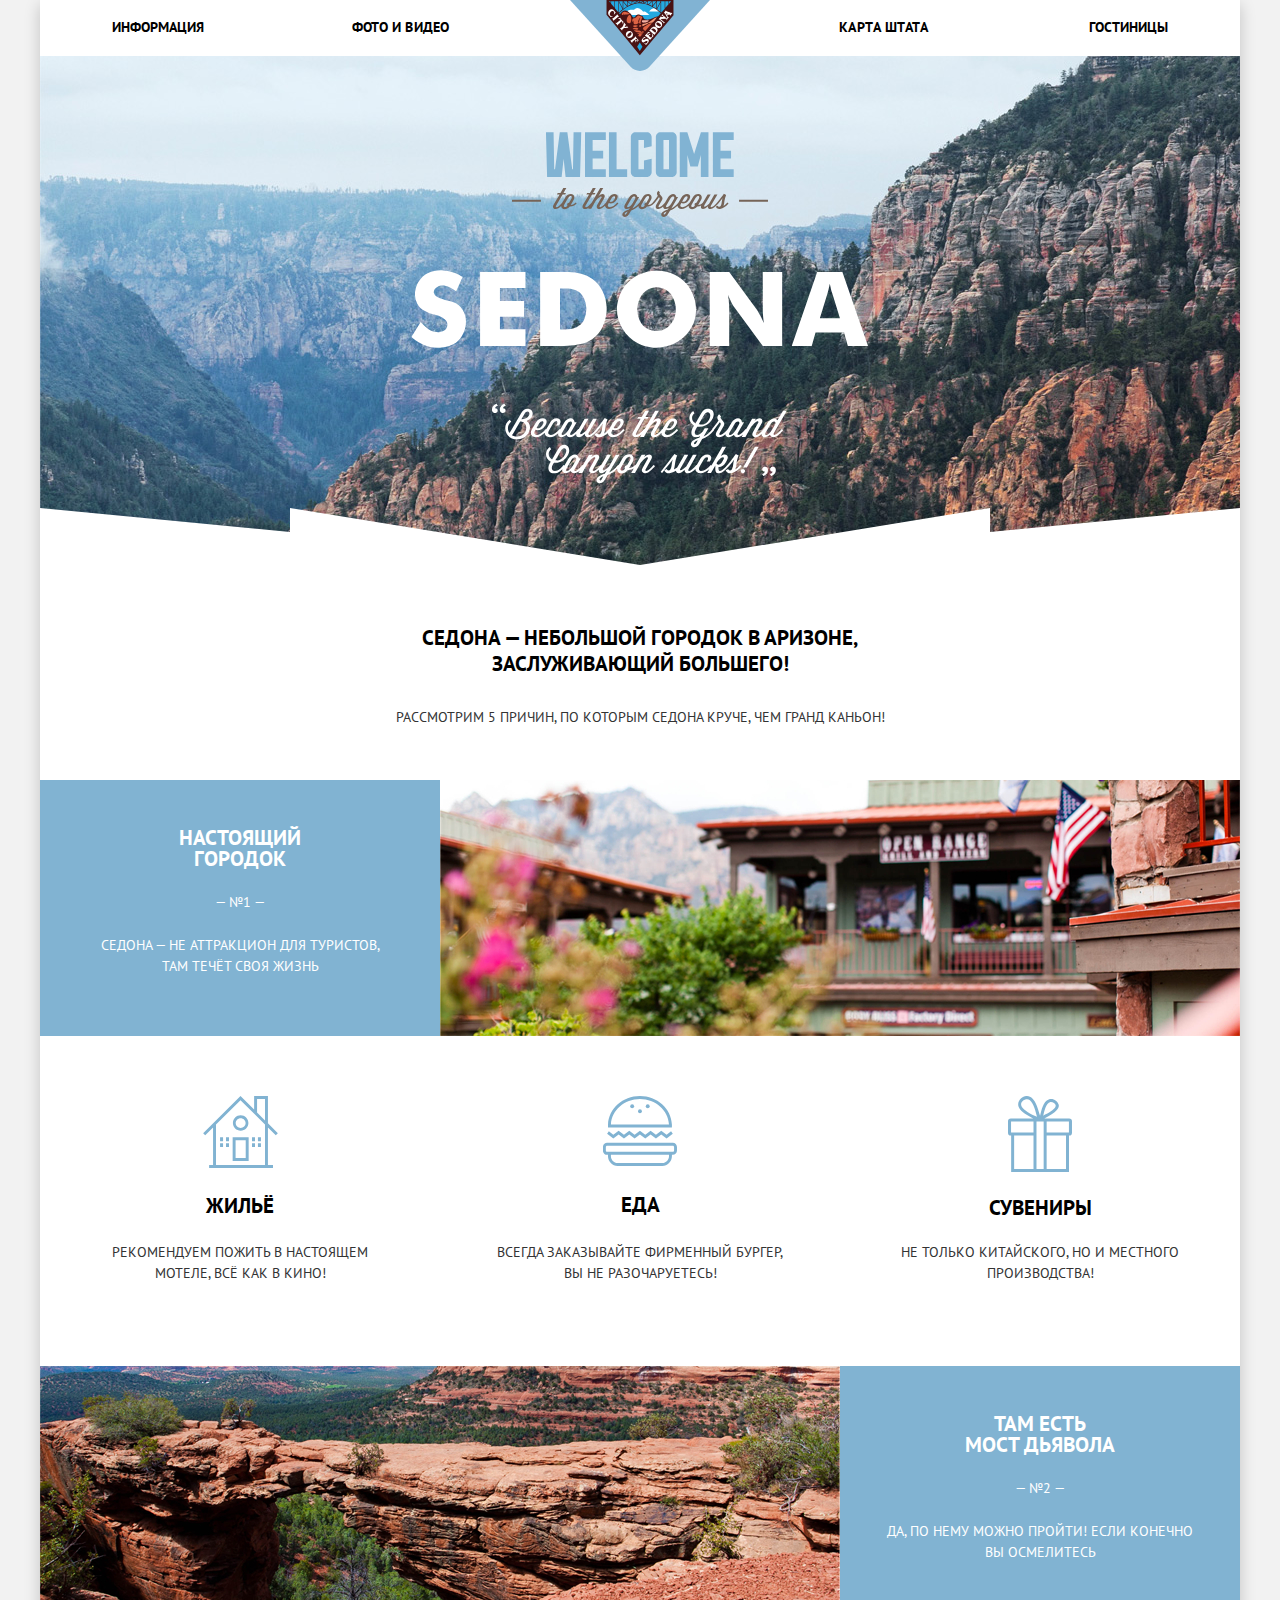
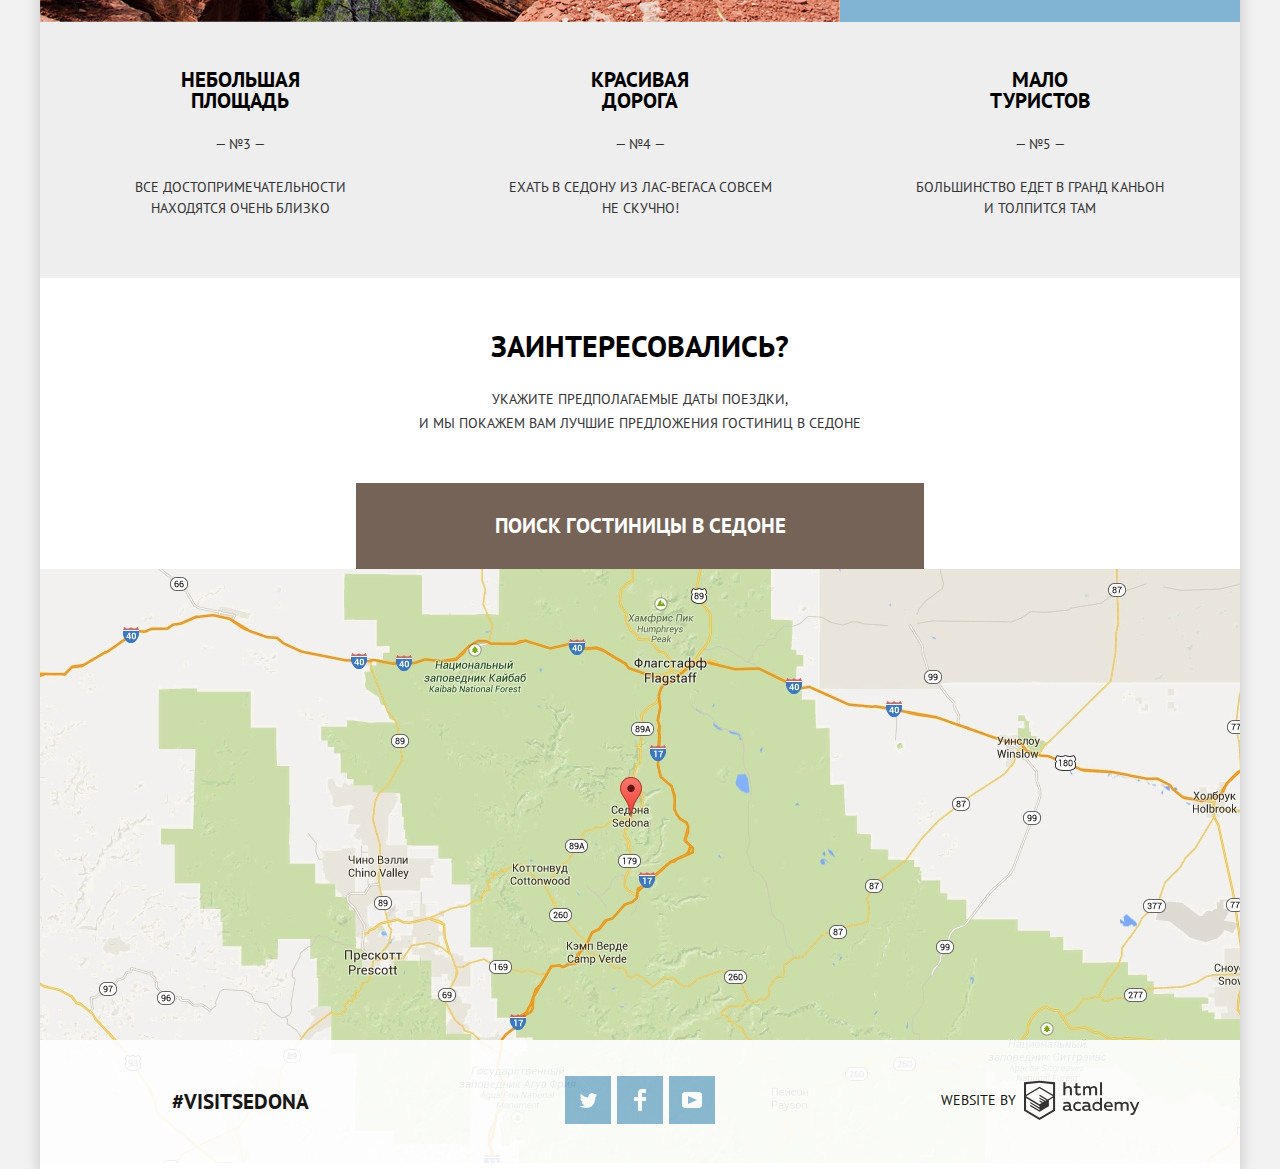
==== commit 9ae4f3ab: "Проект на защиту" ====
--- a/index.html
+++ b/index.html
@@ -5,8 +5,7 @@
     <title>HTML Academy: Седона</title>
     <link href="https://fonts.googleapis.com/css?family=PT+Sans:400,700&amp;subset=cyrillic" rel="stylesheet">
     <link rel="stylesheet" type="text/css" href="css/normalize.css">
-    <link rel="stylesheet" type="text/css" href="css/style.css">
-    <!-- <link href="css/outline.css" rel="stylesheet"> -->
+    <link rel="stylesheet" type="text/css" href="css/style-mini.css">
   </head>
   <body>
     <div class="container">
@@ -31,33 +30,72 @@
           </ul>
         </nav>
       </header>
-
       <main>
         <h1 class="visually-hidden">Сайт курорта Седона</h1>
-
         <section class="greeting">
-          <h2 class="visually-hidden">Добро пожаловать в Седону!</h2>        
+          <h2 class="visually-hidden">Добро пожаловать в Седону!</h2>
           <img class="welcome" src="img/welcome.svg" width="458" height="352" alt="Welcome -to the gordeous- Sedona">    
         </section>
-
         <section class="features">
           <h2 class="visually-hidden">Преимущества Седоны</h2>
-          <b>Седона — небольшой городок в Аризоне,<br> заслуживающий большего!</b>
+          <b>Седона — небольшой городок в Аризоне,<span class="line-break"> заслуживающий большего!</span></b>
           <p>Рассмотрим 5 причин, по которым Седона круче, чем Гранд Каньон!</p>
-
-          <div class="features-items">
-            <!-- Тут разметка будет добавлена в следующих заданиях -->    
-          </div>     
+          <ul class="features-items">
+            <li class="blue">
+              <h3>Настоящий<span class="line-break">городок</span></h3>
+              <p>— №1 —</p>
+              <p>Седона — не аттракцион для туристов,<span class="line-break"> там течёт своя жизнь</span></p>
+            </li>
+            <li class="photo">
+              <img src="img/city.jpg" width="800" height="256" alt="Виды на улице Седоны">
+            </li>
+            <li class="icons">
+              <svg xmlns="http://www.w3.org/2000/svg" width="75" height="72" viewBox="0 0 75 72"><g fill="#81B3D2"><path d="M29.656 65.033h16V41.21h-16v23.823zm2.937-20.899h10.125V62.11H32.593V44.134z"/><path d="M72.771 39.253l2.076-2.068-9.908-9.865V0H51.127v13.567L37.5 0 .152 37.185l2.077 2.068 7.832-7.795v37.618H6.124V72h63.875v-2.924H64.94V31.458l7.831 7.795zM62.002 69.076H12.999V28.534L37.5 4.149l24.502 24.385v40.542zm0-44.682l-7.938-7.902V2.924h7.938v21.47z"/><path d="M29.906 27.08c0 4.261 3.47 7.713 7.75 7.713 4.279 0 7.75-3.452 7.75-7.713 0-4.259-3.471-7.713-7.75-7.713-4.281 0-7.75 3.454-7.75 7.713zm7.75-4.945c2.744 0 4.969 2.214 4.969 4.945 0 2.732-2.225 4.948-4.969 4.948-2.746 0-4.97-2.216-4.97-4.948 0-2.731 2.225-4.945 4.97-4.945zM17.061 41.21h3v3.919h-3zM22.999 41.21h3v3.919h-3zM17.061 47.182h3v3.919h-3zM22.999 47.182h3v3.919h-3zM48.998 41.21h3v3.919h-3zM54.936 41.21h3v3.919h-3zM48.998 47.182h3v3.919h-3zM54.936 47.182h3v3.919h-3z"/></g></svg>
+              <h3>Жильё</h3>
+              <p>Рекомендуем пожить в настоящем<span class="line-break">мотеле, всё как в кино!</span></p>
+            </li>
+            <li class="icons">
+              <svg xmlns="http://www.w3.org/2000/svg" width="74" height="70" viewBox="0 0 74 70"><g fill="#81B3D2"><path d="M69.854 46.71H4.051c-2.274 0-4.135 1.94-4.135 4.313v3.504c0 2.372 1.861 4.313 4.135 4.313h.93v1.053c0 5.536 4.341 10.065 9.648 10.065h44.646c5.306 0 9.648-4.529 9.648-10.065V58.84h.93c2.274 0 4.135-1.941 4.135-4.313v-3.504c0-2.373-1.86-4.313-4.134-4.313zm-3.848 13.184c0 3.871-3.019 7.021-6.73 7.021H14.629c-3.711 0-6.731-3.15-6.731-7.021v-1.053h58.107v1.053zm5.065-5.367c0 .688-.558 1.271-1.218 1.271H4.051c-.66 0-1.217-.582-1.217-1.271v-3.504c0-.688.558-1.271 1.217-1.271h65.802c.66 0 1.218.582 1.218 1.271v3.504zM15.634 38.406l5.323 4.059 5.326-4.059 5.328 4.059 5.328-4.059 5.328 4.059 5.329-4.059 5.327 4.059 5.33-4.06 5.336 4.059 6.194-4.712-1.72-2.459-4.474 3.403-5.336-4.057-5.33 4.056-5.327-4.057-5.329 4.057-5.328-4.057-5.328 4.057-5.328-4.057-5.325 4.057-5.323-4.057-5.327 4.057-4.467-3.401-1.721 2.457 6.188 4.714zM7.978 31.544H68.855c.041-.619.069-1.241.069-1.87 0-.394-.016-.783-.032-1.173C68.227 12.657 54.186 0 36.952 0 19.719 0 5.677 12.657 5.013 28.501c-.017.39-.032.78-.032 1.173 0 .629.028 1.251.07 1.87h2.927zM36.952 3.043c15.591 0 28.35 11.316 29.021 25.458H7.931c.673-14.142 13.43-25.458 29.021-25.458z"/><ellipse cx="36.952" cy="15.26" rx="1.945" ry="2.03"/><ellipse cx="29.172" cy="10.23" rx="1.946" ry="2.03"/><ellipse cx="44.732" cy="10.23" rx="1.946" ry="2.03"/></g></svg>
+              <h3>Еда</h3>
+              <p>Всегда заказывайте фирменный бургер,<span class="line-break">вы не разочаруетесь!</span></p>
+            </li>
+            <li class="icons">
+              <svg xmlns="http://www.w3.org/2000/svg" width="64" height="76" viewBox="0 0 64 76"><path fill-rule="evenodd" clip-rule="evenodd" fill="#81B3D2" d="M61.097 22.501H36.312C50.125 15.602 51.229 11.25 50.72 8.816c-1.162-3.963-5.692-7.023-10.002-5.407-5.569 2.089-7.137 10.388-8.644 16.387-1.924-6.07-3.784-13.814-8.136-17.737C22.677.921 20.843-.205 18.175.031c-4.026.356-9.802 5.382-7.458 10.981 2.251 5.378 9.687 8.777 14.578 11.489H2.879A2.882 2.882 0 0 0 0 25.37v11.322a2.882 2.882 0 0 0 2.879 2.869h.274V76h57.841V39.561h.103a2.882 2.882 0 0 0 2.88-2.869V25.37a2.882 2.882 0 0 0-2.88-2.869zM42.413 5.944c2.103-.31 4.982 1.299 5.255 3.209.393 2.756-3.4 5.255-5.086 6.421-2.523 1.744-4.928 2.643-7.287 4.055.884-3.69 2.549-13.011 7.118-13.685zm-22.882 9.968c-2.225-1.485-6.544-4.431-6.44-7.771.112-3.595 5.743-6.57 8.814-3.886 3.856 3.371 5.713 11.105 7.119 16.557-3.249-1.539-6.328-2.788-9.493-4.9zm5.972 57.114H6.136V39.561h19.368v33.465zm0-36.502H3.046V25.538h22.457v10.986zm10.157 0v36.503h-7.174V25.538h7.174v10.986zm22.351 36.502H38.644V39.561h19.367v33.465zm2.92-36.502H38.644V25.538h22.287v10.986z"/></svg>
+              <h3>Сувениры</h3>
+              <p>Не только китайского, но и местного<span class="line-break"> производства!</span></p>          
+            </li>
+            <li class="photo">
+              <img src="img/devil-brige.jpg" width="800" height="256" alt="Вид на Мост Дьявола">
+            </li>
+            <li class="blue">
+              <h3>Там есть<span class="line-break">Мост дьявола</span></h3>
+              <p>— №2 —</p>
+              <p>Да, по нему можно пройти! Если конечно<span class="line-break"> вы осмелитесь</span></p>
+            </li>
+            <li class="grey">
+              <h3>Небольшая<span class="line-break">площадь</span></h3>
+              <p>— №3 —</p>
+              <p>Все достопримечательности<span class="line-break">находятся очень близко</span></p>
+            </li>
+            <li class="grey">
+              <h3>Красивая<span class="line-break">дорога</span></h3>
+              <p>— №4 —</p>
+              <p>Ехать в Седону из Лас-Вегаса совсем<span class="line-break">не скучно!</span></p>
+            </li>
+            <li class="grey">
+              <h3>Мало<span class="line-break">туристов</span></h3>
+              <p>— №5 —</p>
+              <p>Большинство едет в гранд каньон<span class="line-break">и толпится там</span></p>
+            </li>
+          </ul>     
         </section>
-
         <section class="search">
           <h2 class="visually-hidden">Карта и поиск жилья</h2>
           <b>Заинтересовались?</b>
-          <p>Укажите предполагаемые даты поездки,<br> и мы покажем вам лучшие предложения гостиниц в Седоне</p>
+          <p>Укажите предполагаемые даты поездки,<span class="line-break"> и мы покажем вам лучшие предложения гостиниц в Седоне</span></p>
           
           <div class="relativ-wrap">
-            <button class="search-form-button relativ-wrap" type="button">Поиск гостиницы в Седоне</button> 
-                  
+            <button class="search-form-button relativ-wrap" type="button">Поиск гостиницы в Седоне</button>                  
             <section class="search-form-modal">
               <h2 class="visually-hidden">Форма поиска гостиницы</h2>
               <form class="searh-form" method="get" action="https://echo.htmlacademy.ru">
@@ -80,35 +118,29 @@
                     <path fill="#cacaca" d="M4.594 8.225h2.625v2.066H4.594zM4.594 11.668h2.625v2.067H4.594zM4.594 15.112h2.625v2.066H4.594zM9.188 15.112h2.625v2.066H9.188zM9.188 11.668h2.625v2.067H9.188zM9.188 8.225h2.625v2.066H9.188zM13.781 15.112h2.625v2.066h-2.625zM13.781 11.668h2.625v2.067h-2.625zM13.781 8.225h2.625v2.066h-2.625z"/>
                   </svg>
                 </button>
-               </p>
-            
+               </p>            
                <p class="number-person">
                 <label for="number-of-adults">Взрослые:</label>
                 <button class="minus-adults" type="button" name="minus-adults">Убавить количество взрослых</button>
                 <input type="text" name="number-of-adults" id="number-of-adults" maxlength="1" pattern="\d" placeholder="2" >
-                <button class="pluse-adults" type="button" name="pluse-adults">Добавить количество взрослых</button>  
-             
+                <button class="pluse-adults" type="button" name="pluse-adults">Добавить количество взрослых</button>
                 <label for="number-of-children">Дети:</label>
                 <button class="minus-children" type="button" name="minus-children">Убавить количество детей</button>  
                 <input type="text" name="number-of-children" id="number-of-children" maxlength="1" pattern="\d" placeholder="0">
                 <button class="pluse-children" type="button" name="pluse-children">Добавить количество детей</button>
-               </p> 
-            
+               </p>
                <button class="find" type="submit" >Найти</button>
               </form>
             </section>      
           </div>
-
           <div class="relativ-wrap">
             <iframe class="interactive-map" src="https://www.google.com/maps/embed?pb=!1m18!1m12!1m3!1d592551.1759849293!2d-111.8697868178555!3d34.869618891754264!2m3!1f0!2f0!3f0!3m2!1i1024!2i768!4f13.1!3m3!1m2!1s0x872da132f942b00d%3A0x5548c523fa6c8efd!2z0KHQtdC00L7QvdCwLCDQkNGA0LjQt9C-0L3QsCA4NjMzNiwg0KHQqNCQ!5e0!3m2!1sru!2sru!4v1545480810136" width="1200" height="474" style="border:0" allowfullscreen aria-label="Интерактивная дорожная карта окрестностей Седоны"></iframe>
             <img src="img/map.jpg" width="1200" height="594" alt="Дорожная карта окрестностей Седоны">
           </div>
         </section>
       </main>
-
       <footer class="main-footer relativ-footer">
         <a class="link-style visitsedona" href="#">#visitsedona</a>
-        
         <ul class="footer-social">
           <li>
             <a class="twitter opacity" href="#">Твитер
@@ -132,10 +164,9 @@
             </a>
           </li>
         </ul>
-        
         <p class="footer-copyright">
           <span>website by</span>
-          <a class="HTML-Academy-link" href="https://htmlacademy.ru/intensive/htmlcss" target="blank">
+          <a class="Academy" href="https://htmlacademy.ru/intensive/htmlcss" target="blank">
             <svg xmlns="http://www.w3.org/2000/svg" width="115" height="41" aria-label="Логотип HTML-Academy" data-name="Layer 1" viewBox="0 0 113 39">
               <path fill="#231f20" d="M46.84 28.22a2.07 2.07 0 0 0 .58-.11v1.4a3.41 3.41 0 0 1-1.24.22 1.75 1.75 0 0 1-1.75-1 5.08 5.08 0 0 1-3.3 1.13c-1.59 0-3.06-.87-3.06-2.68 0-2.24 2.08-2.93 3.9-2.93a11.63 11.63 0 0 1 2.28.26v-.31c0-1.09-.8-1.86-2.3-1.86a7.79 7.79 0 0 0-3.15.67v-1.79a10.72 10.72 0 0 1 3.35-.58c2.48 0 4 1.18 4 3.83v3.14a.57.57 0 0 0 .69.61zm-6.76-1.19a1.42 1.42 0 0 0 1.64 1.29 3.56 3.56 0 0 0 2.53-1v-1.51a10.21 10.21 0 0 0-1.9-.22c-1.1.01-2.27.35-2.27 1.45zM53.06 20.62a5.29 5.29 0 0 1 2.7.67v1.79a4.28 4.28 0 0 0-2.42-.73 2.89 2.89 0 1 0 0 5.76 5.26 5.26 0 0 0 2.55-.67v1.8a6.58 6.58 0 0 1-2.9.6 4.42 4.42 0 0 1-4.72-4.54 4.54 4.54 0 0 1 4.79-4.68zM65.84 28.22a2.07 2.07 0 0 0 .58-.11v1.4a3.41 3.41 0 0 1-1.24.22 1.75 1.75 0 0 1-1.75-1 5.08 5.08 0 0 1-3.3 1.13c-1.59 0-3.06-.87-3.06-2.68 0-2.24 2.08-2.93 3.9-2.93a11.63 11.63 0 0 1 2.28.26v-.31c0-1.09-.8-1.86-2.3-1.86a7.79 7.79 0 0 0-3.15.67v-1.79a10.72 10.72 0 0 1 3.35-.58c2.48 0 4 1.18 4 3.83v3.14a.57.57 0 0 0 .69.61zm-6.76-1.19a1.42 1.42 0 0 0 1.64 1.29 3.56 3.56 0 0 0 2.53-1v-1.51a10.21 10.21 0 0 0-1.9-.22c-1.11.01-2.27.35-2.27 1.45zM76.67 16.85v12.76h-1.76v-1.39a4.07 4.07 0 0 1-3.35 1.62 4.62 4.62 0 0 1 0-9.22 4 4 0 0 1 3.15 1.37v-5.14h2zm-4.76 5.48a2.9 2.9 0 0 0 0 5.8 3 3 0 0 0 2.79-1.84v-2.13a3.06 3.06 0 0 0-2.79-1.83zM82.99 20.62c3.48 0 4.68 2.81 4.12 5.34h-6.58c.22 1.57 1.75 2.22 3.35 2.22a6.41 6.41 0 0 0 2.77-.62v1.68a7.5 7.5 0 0 1-3.14.6c-2.68 0-5-1.53-5-4.61a4.39 4.39 0 0 1 4.48-4.61zm.09 1.62a2.39 2.39 0 0 0-2.57 2.26h4.85a2.06 2.06 0 0 0-2.28-2.26zM89.1 29.61v-8.75h1.73v1.09a4 4 0 0 1 2.92-1.33 3 3 0 0 1 2.73 1.4 4.33 4.33 0 0 1 3.06-1.4 3.21 3.21 0 0 1 3.32 3.52v5.47h-2V24.2a1.67 1.67 0 0 0-1.73-1.84 2.94 2.94 0 0 0-2.17 1.18V29.61h-2V24.2a1.67 1.67 0 0 0-1.73-1.84 3.11 3.11 0 0 0-2.32 1.35v5.91h-2zM111.47 20.86h2l-4.1 9.93c-.95 2.28-2.19 3-3.52 3a5 5 0 0 1-1.15-.15v-1.66a3 3 0 0 0 .89.13c.95 0 1.66-.67 2.17-2l.18-.44-4.16-8.82h2.13l3 6.6zM40.66 1.53v5a4 4 0 0 1 2.83-1.2A3.41 3.41 0 0 1 47.1 8.9v5.41h-2V9.15a1.9 1.9 0 0 0-2-2.1 3.08 3.08 0 0 0-2.44 1.46v5.8h-2V1.53h2zM52.43 2.42v3.12h3.17v1.71h-3.17v4c0 1.15.53 1.53 1.66 1.53a4.71 4.71 0 0 0 1.77-.35v1.68a7.14 7.14 0 0 1-2.35.38 2.68 2.68 0 0 1-3-2.88V7.23h-1.6V5.52h1.57V2.88zM58.1 14.29V5.54h1.73v1.09a4 4 0 0 1 2.92-1.33 3 3 0 0 1 2.73 1.4 4.33 4.33 0 0 1 3.06-1.4 3.21 3.21 0 0 1 3.32 3.52v5.47h-2V8.88a1.67 1.67 0 0 0-1.73-1.84 2.94 2.94 0 0 0-2.17 1.18V14.29h-2V8.88a1.67 1.67 0 0 0-1.73-1.84 3.11 3.11 0 0 0-2.32 1.35v5.91h-2zM74.72 1.52h1.95v12.76h-1.95zM15.44.02h-.16L0 1.62v28l15.28 9.09 15.28-9.09v-28zm13.12 28.45l-13.28 7.9L2 28.47V16.99l13.22 7.87v1.43l-9.07-5.4v1.38l9.11 5.47v1.46l-9.1-5.42v1.38l9.11 5.47 9.19-5.5V19.22l4.1-2.45v11.67zm0-13.16l-3.65 2.14-1.68 1-8-4.76v1.38l6.84 4.07h-.06l-.15.09-1 .57-5.64-3.36v1.38l4.45 2.65-1.05.7-3.36-2v1.38l2.21 1.3-2.25 1.35-13.16-7.82 13.17-7.92zm0-1.39L15.21 6.05l-13.2 7.86V3.41l13.28-1.39 13.28 1.39v10.51z"/>
             </svg>
@@ -143,6 +174,6 @@
         </p>
       </footer>   
     </div>
-    <script type="text/javascript" src="js/script.js" ></script>  
+    <script type="text/javascript" src="js/script-mini.js" ></script>  
   </body>
 </html>
--- a/css/style-mini.css
+++ b/css/style-mini.css
@@ -0,0 +1 @@
+body{position:relative;margin:0;padding:0 40px;font-family:'PT Sans',Arial,sans-serif;font-size:14px;line-height:21px;color:#333;text-transform:uppercase;background-color:#f2f2f2}a{text-decoration:none}img{max-width:100%;height:auto}.visually-hidden:not(:focus):not(:active),input[type="checkbox"].visually-hidden,input[type="radio"].visually-hidden{position:absolute;width:1px;height:1px;margin:-1px;border:0;padding:0;white-space:nowrap;-webkit-clip-path:inset(100%);clip-path:inset(100%);clip:rect(0 0 0 0);overflow:hidden}.main-navigation{position:relative;color:black;font-weight:700;line-height:26px;background-color:#fff}.site-navigation,.footer-social,.site-navigation li{padding:0;margin:0;list-style:none}.link-style{color:black}.site-navigation a:focus,.main-footer a:focus,.site-navigation a:hover,.main-footer a:hover{color:#81b3d2}.site-navigation a:active,.main-footer a:active{color:rgba(0,0,0,.3)}.greeting{position:relative;background-image:url(../img/photo-canyon.jpg);background-position:0 -83px;background-repeat:no-repeat;background-size:100%;text-align:center;background-color:#ddebf4}.greeting:after{position:absolute;content:"";width:1200px;height:57px;bottom:0;left:0;background-image:url(../img/intro-mask.svg);background-repeat:no-repeat;background-size:100%}.features{background-color:#fff;text-align:center}span.line-break{display:block}.features b{font-size:21px;line-height:26px;color:black;margin-bottom:27px}.features b+p{line-height:26px;margin:0;margin-bottom:50px}.features-items{display:-webkit-box;display:-ms-flexbox;display:flex;-ms-flex-wrap:wrap;flex-wrap:wrap;-webkit-box-pack:start;-ms-flex-pack:start;justify-content:flex-start;-webkit-box-align:start;-ms-flex-align:start;align-items:flex-start;margin:0;padding:0;min-height:1098px}.features-items h3{color:#000;font-size:21px;font-weight:700}.features-items h3,.features-items p{margin:0;padding:0;word-wrap:break-word}.features-items li{display:-webkit-box;display:-ms-flexbox;display:flex;-webkit-box-orient:vertical;-webkit-box-direction:normal;-ms-flex-direction:column;flex-direction:column;-webkit-box-pack:justify;-ms-flex-pack:justify;justify-content:space-between;-webkit-box-align:center;-ms-flex-align:center;align-items:center;-ms-flex-wrap:wrap;flex-wrap:wrap;width:400px;min-height:256px;text-align:center;margin:0;padding:0;list-style:none}.features-items .blue,.features-items .grey{padding-top:47px;padding-bottom:59px;padding-left:20px;padding-right:20px;-webkit-box-sizing:border-box;box-sizing:border-box}.features-items .photo{width:800px;height:256px}.features-items .icons{min-height:330px;padding-top:60px;padding-bottom:82px;padding-left:20px;padding-right:20px;-webkit-box-sizing:border-box;box-sizing:border-box}.features-items .blue{color:#fff;background-color:#81b3d2}.blue h3{color:#fff}.features-items .grey{background-color:#eee}.search{background-color:#fff;text-align:center}.search b{display:block;padding-top:50px;margin-bottom:23px;font-size:30px;line-height:36px;color:black}.search b+p{padding:0;margin:0;margin-bottom:48px;line-height:24px}.search-form-button{width:568px;min-height:86px;padding:20px;font-size:21px;font-weight:700;line-height:24px;color:#fff;text-transform:uppercase;border:none;-webkit-box-sizing:border-box;box-sizing:border-box;z-index:2;background-color:#766357}.search-form-button:focus,.search-form-button:hover{background-color:#604e43}.search-form-button:active{color:rgba(255,255,255,.3);background-color:#503e33}.relativ-wrap{position:relative}.search-form-modal{position:absolute;top:86px;left:50%;margin-left:-284px;width:568px;min-height:395px;padding:55px;-webkit-box-sizing:border-box;box-sizing:border-box;color:#000;font-weight:700;line-height:26px;z-index:3;background-color:#fff;-webkit-box-shadow:0 5px 15px rgba(0,1,1,.2);box-shadow:0 5px 15px rgba(0,1,1,.2)}.searh-form input{padding:0;border:none;font-family:'PT Sans',Arial,sans-serif;font-size:14px;color:#000;font-weight:700;line-height:26px;text-transform:uppercase;background-color:#f2f2f2}.searh-form input::-webkit-input-placeholder{color:#000}.searh-form input::-moz-placeholder{color:#000}.searh-form input:-moz-placeholder{color:#000}.searh-form input:-ms-input-placeholder{color:#000}.searh-form input:focus{border:2px solid #e5e5e5;-webkit-box-sizing:border-box;box-sizing:border-box;background-color:#fff}.searh-form input:hover{background-color:#ebebeb}.searh-form p:nth-child(1){margin-bottom:29px}.searh-form p:nth-child(2){margin-bottom:30px}.searh-form label{text-align:left}label[for="date-arrival"],label[for="date-departure"]{display:inline-block;vertical-align:middle;width:108px}.number-person{display:-webkit-box;display:-ms-flexbox;display:flex}.number-person button{position:relative;background-color:#f2f2f2}label[for="number-of-adults"]{width:113px;padding-top:5px;-webkit-box-sizing:border-box;box-sizing:border-box}label[for="number-of-children"]{width:113px;text-align:center;margin-left:auto;padding-top:5px;padding-left:20px;-webkit-box-sizing:border-box;box-sizing:border-box}input[name="date-arrival"],input[name="date-departure"]{width:346px;height:38px;padding-left:13px;-webkit-box-sizing:border-box;box-sizing:border-box}input[name="number-of-adults"],input[name="number-of-children"]{width:38px;height:38px;text-align:center}.searh-form button{font-size:0}.searh-form button[type="button"]{width:38px;height:38px;border:none;padding:0;margin:0}button[type="button"].calendar-arrival{display:block;position:absolute;border:none;width:23px;height:22px;right:63px;top:62px;background-color:#f2f2f2}button.calendar-arrival:focus path,button.calendar-arrival:hover path{fill:black}button.calendar-arrival:active path{fill:#81b3d2}button[type="button"].calendar-departure{display:block;position:absolute;border:none;width:23px;height:22px;right:63px;top:129px;background-color:#f2f2f2}button.calendar-departure:focus path,button.calendar-departure:hover path{fill:black}button.calendar-departure:active path{fill:#81b3d2}button[class^="minus"]:after{content:"";display:block;width:12px;height:3px;position:absolute;top:50%;left:50%;margin-left:-6px;margin-top:-1px;background-color:#a9a9a9}button[class^="minus"]:focus:after,button[class^="minus"]:hover:after{background-color:black}button[class^="minus"]:active:after{background-color:#81b3d2}button[class^="pluse"]:after,button[class^="pluse"]:before{content:"";display:block;width:12px;height:3px;position:absolute;top:50%;left:50%;margin-left:-6px;margin-top:-1px;background-color:#a9a9a9}button[class^="pluse"]:before{-webkit-transform:rotate(90deg);-ms-transform:rotate(90deg);transform:rotate(90deg)}button[class^="pluse"]:focus:after,button[class^="pluse"]:focus:before,button[class^="pluse"]:hover:after,button[class^="pluse"]:hover:before{background-color:black}button[class^="pluse"]:active:after,button[class^="pluse"]:active:before{background-color:#81b3d2}.searh-form button[type="submit"]{margin-top:54px;width:100%;min-height:58px;font-family:'PT Sans',Arial,sans-serif;font-size:21px;color:#fff;font-weight:700;line-height:26px;text-transform:uppercase;word-wrap:break-word;border:none;padding:10px;-webkit-box-sizing:border-box;box-sizing:border-box;background-color:#81b3d2}.searh-form button[type="submit"]:focus,.searh-form button[type="submit"]:hover{background-color:#669ec0}.searh-form button[type="submit"]:active{color:rgba(255,255,255,.3);background-color:#5496bd}.search-form-modal p{margin:0;padding:0}.main-footer{min-height:120px;background-color:#fff}.main-footer a{font-size:21px;line-height:26px;font-weight:700}.footer-social a{display:-webkit-box;display:-ms-flexbox;display:flex;-webkit-box-pack:center;-ms-flex-pack:center;justify-content:center;-webkit-box-align:center;-ms-flex-align:center;align-items:center;width:46px;height:48px;font-size:0;background-color:#81b3d2}.footer-social a:focus,.footer-social a:hover{background-color:#669ec0}.footer-social a:active{background-color:#5496bd}a.opacity:active path{fill:rgba(255,255,255,.3)}.footer-copyright span{line-height:24px;color:black}.footer-copyright a{height:41px;margin-left:8px}.footer-copyright p{padding:0;margin:0}a.Academy:focus path,a.Academy:hover path{fill:#81b3d2}a.Academy:active path{fill:#bdbbbc}.container{width:1200px;margin-left:auto;margin-right:auto;-webkit-box-shadow:0 5px 15px rgba(0,1,1,.2);box-shadow:0 5px 15px rgba(0,1,1,.2)}.site-navigation{display:-webkit-box;display:-ms-flexbox;display:flex;-webkit-box-orient:horizontal;-webkit-box-direction:normal;-ms-flex-direction:row;flex-direction:row;-ms-flex-wrap:wrap;flex-wrap:wrap;padding:0 72px}.site-navigation li{display:block;width:200px;min-height:56px;padding-top:14px;word-wrap:break-word;-webkit-box-sizing:border-box;box-sizing:border-box}.site-navigation li:nth-child(4n+1),.site-navigation li:nth-child(4n+2){text-align:left}.site-navigation li:nth-child(4n+2){margin-left:40px;letter-spacing:.2px}.site-navigation li:nth-child(4n+3),.site-navigation li:nth-child(4n+4){text-align:right}.site-navigation li:nth-child(4n+3){margin-left:auto;letter-spacing:.5px}.site-navigation li:nth-child(4n+4){margin-left:40px}.main-header-logo{position:absolute;left:50%;z-index:2;margin-left:-70px}.greeting{min-height:509px}.greeting img{padding-top:76px}.features b{display:block;padding-top:60px}.main-footer{display:-webkit-box;display:-ms-flexbox;display:flex;min-height:120px;-webkit-box-pack:justify;-ms-flex-pack:justify;justify-content:space-between;-webkit-box-align:center;-ms-flex-align:center;align-items:center}.main-footer>*{display:-webkit-box;display:-ms-flexbox;display:flex;width:400px;min-height:120px;-webkit-box-pack:center;-ms-flex-pack:center;justify-content:center;-ms-flex-wrap:wrap;flex-wrap:wrap;-webkit-box-align:center;-ms-flex-align:center;align-items:center;padding-bottom:3px}.footer-social li{margin-left:3px;margin-right:3px}.visitsedona{padding:20px;padding-left:20px;text-align:center;word-wrap:break-word;-webkit-box-sizing:border-box;box-sizing:border-box}.footer-copyright{margin:0}.relativ-footer{position:absolute;bottom:6px;opacity:.9;width:1200px}.modal-hidden{display:none}.modal-show{display:block;z-index:1;-webkit-animation:shift 0.9s;animation:shift 0.9s}@-webkit-keyframes shift{0%{-webkit-transform:translateY(-85px);transform:translateY(-85px)}100%{-webkit-transform:translateY(0);transform:translateY(0)}}@keyframes shift{0%{-webkit-transform:translateY(-85px);transform:translateY(-85px)}100%{-webkit-transform:translateY(0);transform:translateY(0)}}.modal-error{-webkit-animation:shake 0.6s;animation:shake 0.6s}@-webkit-keyframes shake{0%,100%{-webkit-transform:translateX(0);transform:translateX(0)}10%,30%,50%,70%,90%{-webkit-transform:translateX(-10px);transform:translateX(-10px)}20%,40%,60%,80%{-webkit-transform:translateX(10px);transform:translateX(10px)}}@keyframes shake{0%,100%{-webkit-transform:translateX(0);transform:translateX(0)}10%,30%,50%,70%,90%{-webkit-transform:translateX(-10px);transform:translateX(-10px)}20%,40%,60%,80%{-webkit-transform:translateX(10px);transform:translateX(10px)}}.interactive-map{position:absolute;left:0;top:0;border:none}.main-navigation-current a{color:#766357}.hotels-filter{background-image:url(../img/filter-background.jpg);background-position:0 -294px;background-repeat:no-repeat;background-size:100%;color:#fff;background-color:#333}.hotels-filter ul,.hotels-list ul{padding-left:0;margin-top:0;margin-bottom:0;list-style:none}.filters fieldset{border:none}.filters legend{font-size:16px;font-weight:700;line-height:21px;margin-bottom:25px}.cost-filter legend{margin-bottom:10px;margin-left:12px;letter-spacing:.2px}input[type="checkbox"]+label::before{content:"";position:absolute;margin-left:-40px;margin-top:-2px;width:27px;height:23px;background-image:url(../img/checkbox-off.svg);background-repeat:no-repeat}input[type="checkbox"]:checked+label::before{background-image:url(../img/checkbox-on.svg)}input[type="checkbox"]:disabled+label::before{opacity:.3}input[type="checkbox"]:focus+label::before,input[type="radio"]:focus+label{outline-color:rgb(77,144,254);// #4D90FE outline-offset:-2px;outline-style:auto;outline-width:5px}.filters input,.submit-button{text-align:center;color:#fff;border:2px solid #fff;border-radius:2px;text-transform:uppercase;background-color:rgba(0,0,0,0);word-wrap:break-word}.filters input{width:70px;text-align:left;border:none}.cost-value{display:-webkit-box;display:-ms-flexbox;display:flex;-webkit-box-pack:start;-ms-flex-pack:start;justify-content:flex-start;-webkit-box-align:center;-ms-flex-align:center;align-items:center;width:314px;height:32px;margin-left:12px;margin-bottom:20px;border:2px solid #fff;border-radius:2px}.cost-value::before{content:"";position:absolute;width:2px;height:22px;background-color:#fff;margin-left:157px}.cost-value label{margin-left:65px}.cost-value label:nth-child(2){margin-left:55px}.cost-value input::-webkit-input-placeholder{color:#fff}.cost-valueinput::-moz-placeholder{color:#fff}.cost-value input:-moz-placeholder{color:#fff}.cost-value input:-ms-input-placeholder{color:#fff}.slider{position:relative;width:253px;height:2px;margin-left:20px;background-color:#fff;-webkit-box-shadow:57px 0 0 0 rgba(255,255,255,.3);box-shadow:57px 0 0 0 rgba(255,255,255,.3);margin-bottom:32px}.slider button{position:absolute;width:20px;height:22px;margin-top:-9px;margin-left:-7px;border:none;border-radius:50%;background-image:url(../img/filter-button.svg);background-position:50% 50%;background-size:100%}.slider button:nth-child(2){margin-left:245px}.slider button:hover{width:22px;height:24px;cursor:pointer}.submit-button{margin-left:97px;padding:8px 33px}.submit-button:hover{color:black;background-color:#fff}.hotels-list{background-color:#fff}.hotels-list h3{font-size:21px;font-weight:700;line-height:26px}.sort p,.sort label{font-size:12px;font-weight:400;line-height:18px;text-transform:uppercase}.sort h3.find{margin-right:50px;margin-bottom:3px}.sort p.find{margin-top:3px;margin-right:37px}.first label{margin-right:29px}.sort{display:-webkit-box;display:-ms-flexbox;display:flex;min-height:86px;-webkit-box-align:center;-ms-flex-align:center;align-items:center}.sort fieldset{padding:0;border:none}.first input:checked+label{color:#81b3d2}.first input:not(:checked)+label{color:rgba(0,0,0,.3);border-bottom:1px dotted #81b3d2}.first input:not(:checked):hover+label{color:#81b3d2;border-bottom:1px dotted #81b3d2}.first input:not(:checked):active+label{color:#000;border-bottom:none}.second{margin-left:auto;padding:0}.second label{display:inline-block;vertical-align:middle;width:20px;height:20px}.second input+label::before{content:"";position:absolute;-webkit-transform:scale(.55);-ms-transform:scale(.55);transform:scale(.55)}.second input[id="up"]+label::before{margin-top:-5px;border:10px solid transparent;border-bottom:22px solid #cacaca}.second input[id="down"]+label::before{border:10px solid transparent;border-top:22px solid #cacaca}.second input[id="up"]:checked+label:before{border-bottom:22px solid #81b3d2}.second input[id="down"]:checked+label:before{border-top:22px solid #81b3d2}.second input[id="up"]:not(:checked):hover+label:before{border-bottom:22px solid #000}.second input[id="down"]:not(:checked):hover+label:before{border-top:22px solid #000}.second input[id="up"]:not(:checked):active+label:before{border-bottom:22px solid #81b3d2}.second input[id="down"]:not(:checked):active+label:before{border-top:22px solid #81b3d2}.btn{font-weight:700;color:#fff;padding-top:3px;-webkit-box-sizing:border-box;box-sizing:border-box;margin-top:13px;background-color:#333}.detail{min-width:105px;min-height:27px;text-align:center;background-color:#81b3d2}.detail:focus,.detail:hover{background-color:#669ec0}.detail:active{background-color:#5496bd;color:rgba(255,255,255,.3)}.book{display:block;min-width:142px;min-height:27px;text-align:center;background-color:#766357}.book:focus,.book:hover{background-color:#604e43}.book:active{background-color:#503e33;color:rgba(255,255,255,.3)}.hotel-page:focus,.hotel-page:hover{color:#81b3d2}.hotel-page:active{color:rgba(0,0,0,.3)}.hotel-ranking{display:-webkit-box;display:-ms-flexbox;display:flex;-webkit-box-orient:vertical;-webkit-box-direction:normal;-ms-flex-direction:column;flex-direction:column;-webkit-box-pack:justify;-ms-flex-pack:justify;justify-content:space-between;-webkit-box-align:end;-ms-flex-align:end;align-items:flex-end;min-width:240px;min-height:90px}.hotel-stars{display:-webkit-box;display:-ms-flexbox;display:flex}.hotel-stars img{margin-top:5px;margin-right:2px;margin-left:3px}.hotel-ranking .ranking-block{min-width:110px;min-height:27px;color:#666;text-align:center;padding-top:4px;margin-right:3px;-webkit-box-sizing:border-box;box-sizing:border-box;background-color:#f2f2f2}.hotels-filter{min-height:217px}.filters{display:-webkit-box;display:-ms-flexbox;display:flex;-webkit-box-pack:justify;-ms-flex-pack:justify;justify-content:space-between}.filters li{display:-webkit-box;display:-ms-flexbox;display:flex;-webkit-box-orient:vertical;-webkit-box-direction:normal;-ms-flex-direction:column;flex-direction:column;margin-bottom:25px;padding-left:40px}.filters fieldset{padding:0;margin-top:27px;min-height:170px}.filters fieldset:nth-child(1){width:250px}.filters fieldset:nth-child(2){width:250px;margin-right:auto}.cost-filter{width:330px;min-height:155px}.hotels-list{min-height:540px}.list-sort{min-height:86px}.hotels-list ul{display:-webkit-box;display:-ms-flexbox;display:flex;-webkit-box-orient:vertical;-webkit-box-direction:normal;-ms-flex-direction:column;flex-direction:column}li.grey-line>div{display:-webkit-box;display:-ms-flexbox;display:flex;-webkit-box-pack:justify;-ms-flex-pack:justify;justify-content:space-between;padding-top:25px;padding-bottom:30px;min-height:150px;-webkit-box-sizing:border-box;box-sizing:border-box}.hotel-data{display:-webkit-box;display:-ms-flexbox;display:flex;min-width:730px}.text-wrap{display:-webkit-box;display:-ms-flexbox;display:flex;width:100%;-ms-flex-wrap:wrap;flex-wrap:wrap;-ms-flex-line-pack:start;align-content:flex-start}.hotel-data .left-group{display:-webkit-box;display:-ms-flexbox;display:flex;-webkit-box-orient:vertical;-webkit-box-direction:normal;-ms-flex-direction:column;flex-direction:column;-webkit-box-pack:justify;-ms-flex-pack:justify;justify-content:space-between;min-width:110px;margin-right:7px}.right-group{display:-webkit-box;display:-ms-flexbox;display:flex;-webkit-box-orient:vertical;-webkit-box-direction:normal;-ms-flex-direction:column;flex-direction:column;-webkit-box-pack:justify;-ms-flex-pack:justify;justify-content:space-between;min-width:140px}.hotels-list h3,.hotels-list p{padding:0;margin:0}a.hotel-page{width:100%;-ms-flex-item-align:start;align-self:flex-start;margin-bottom:8px}.hotel-data img{width:135px;height:90px;margin-top:5px;margin-left:2px;margin-right:30px}.container-second{width:1060px;margin-left:auto;margin-right:auto}.grey-line{border-bottom:1px solid #e5e5e5}